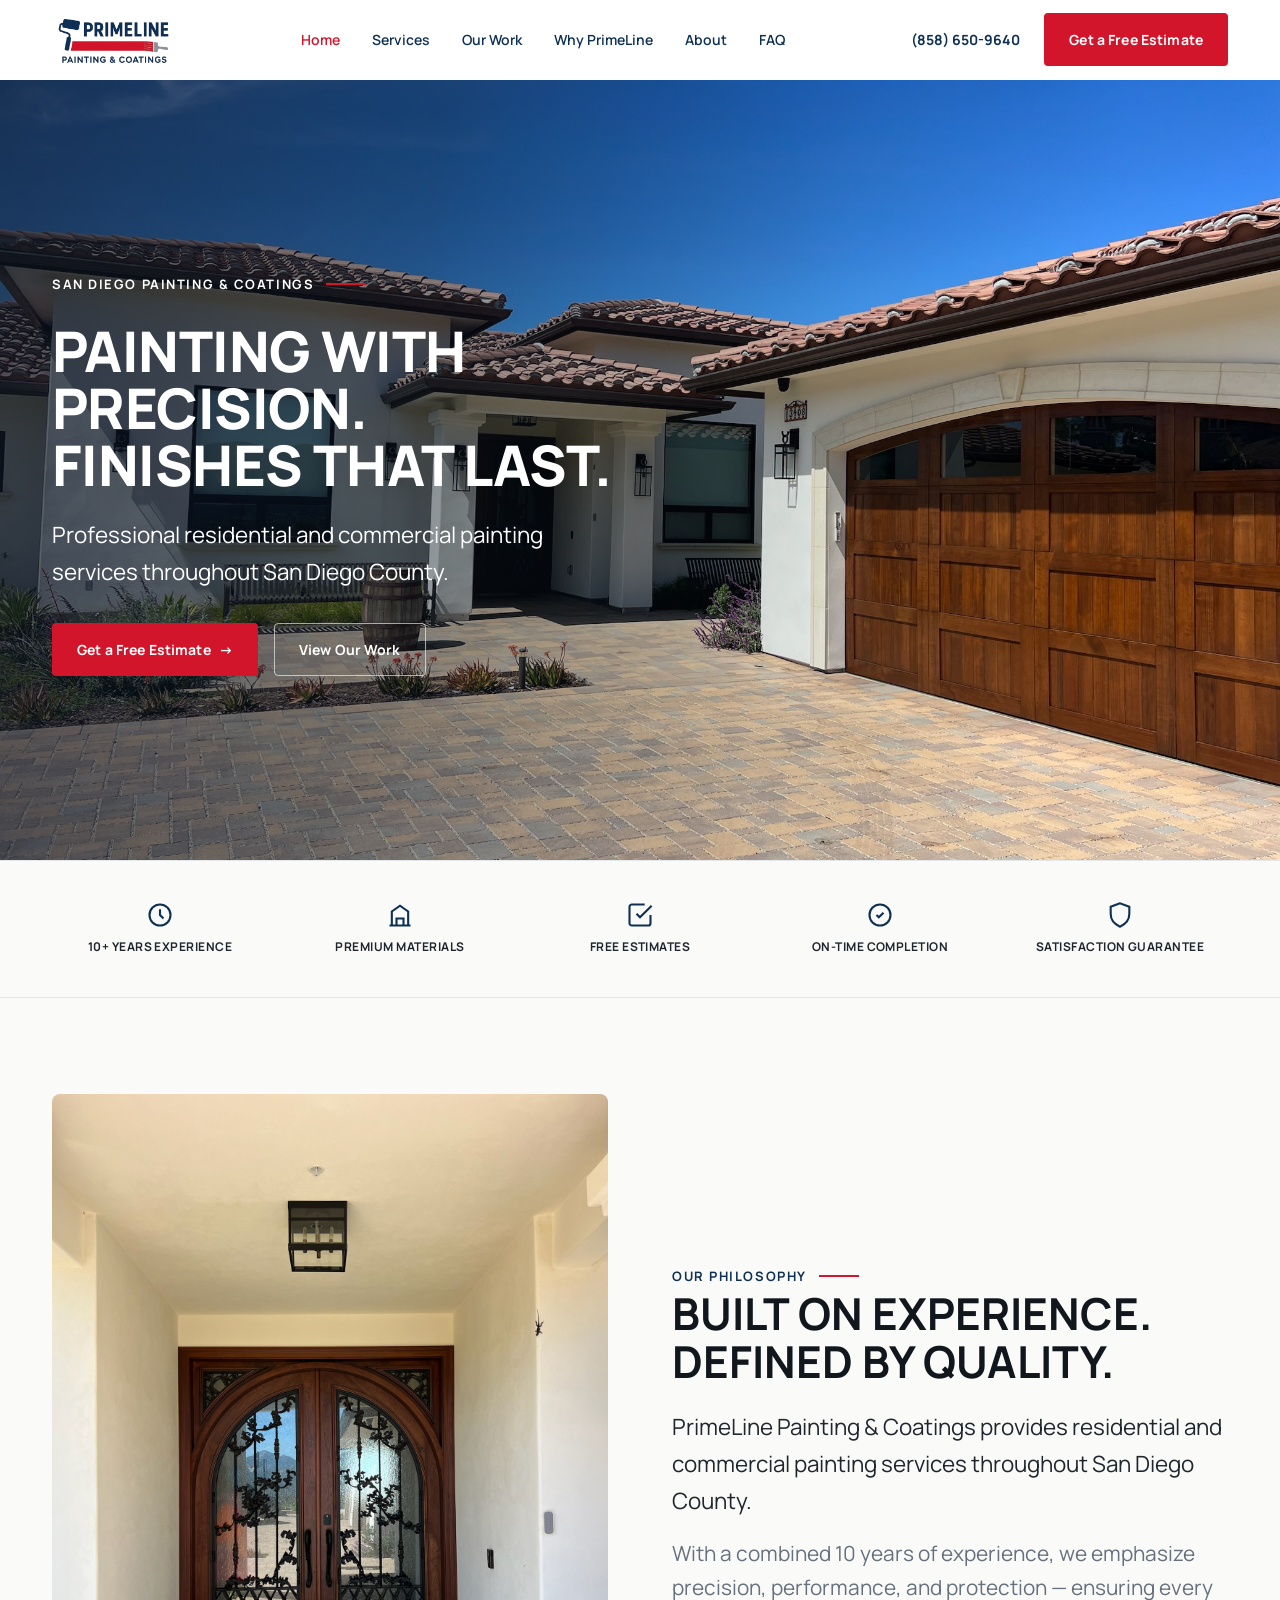
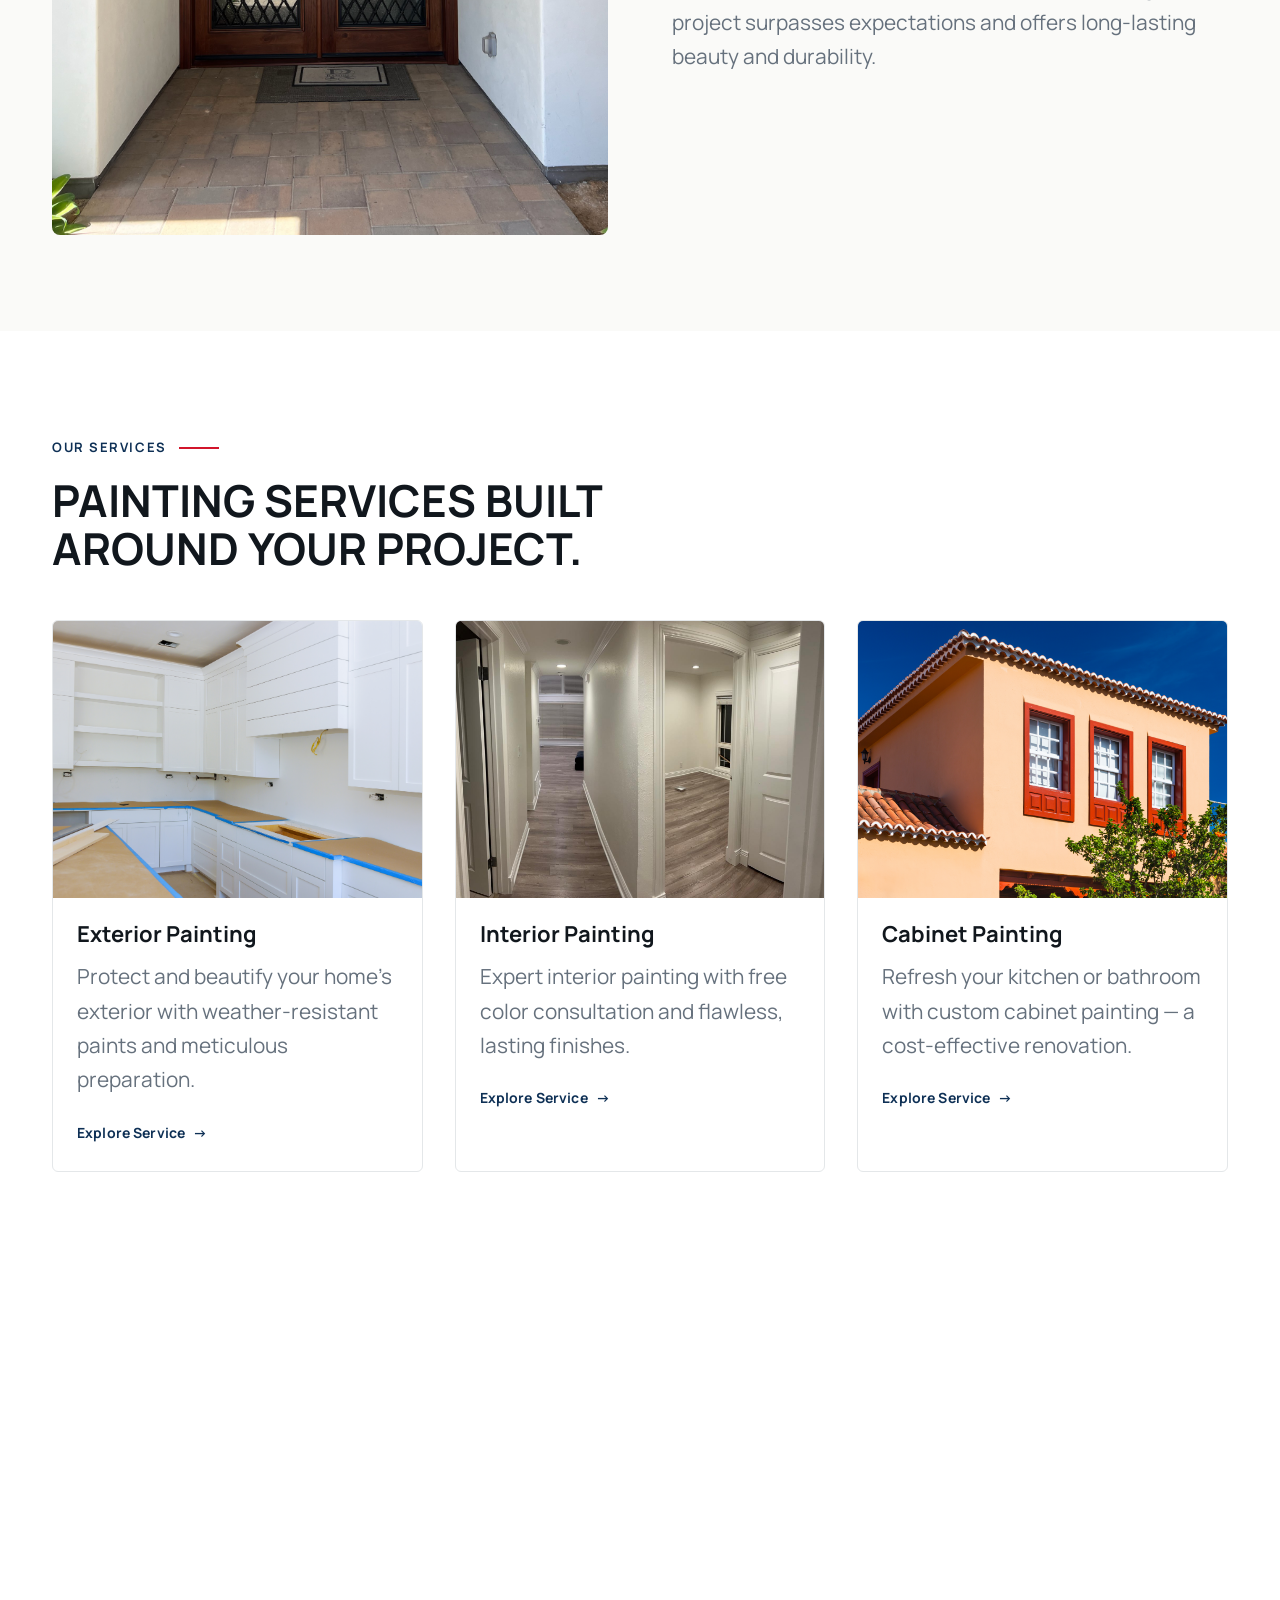
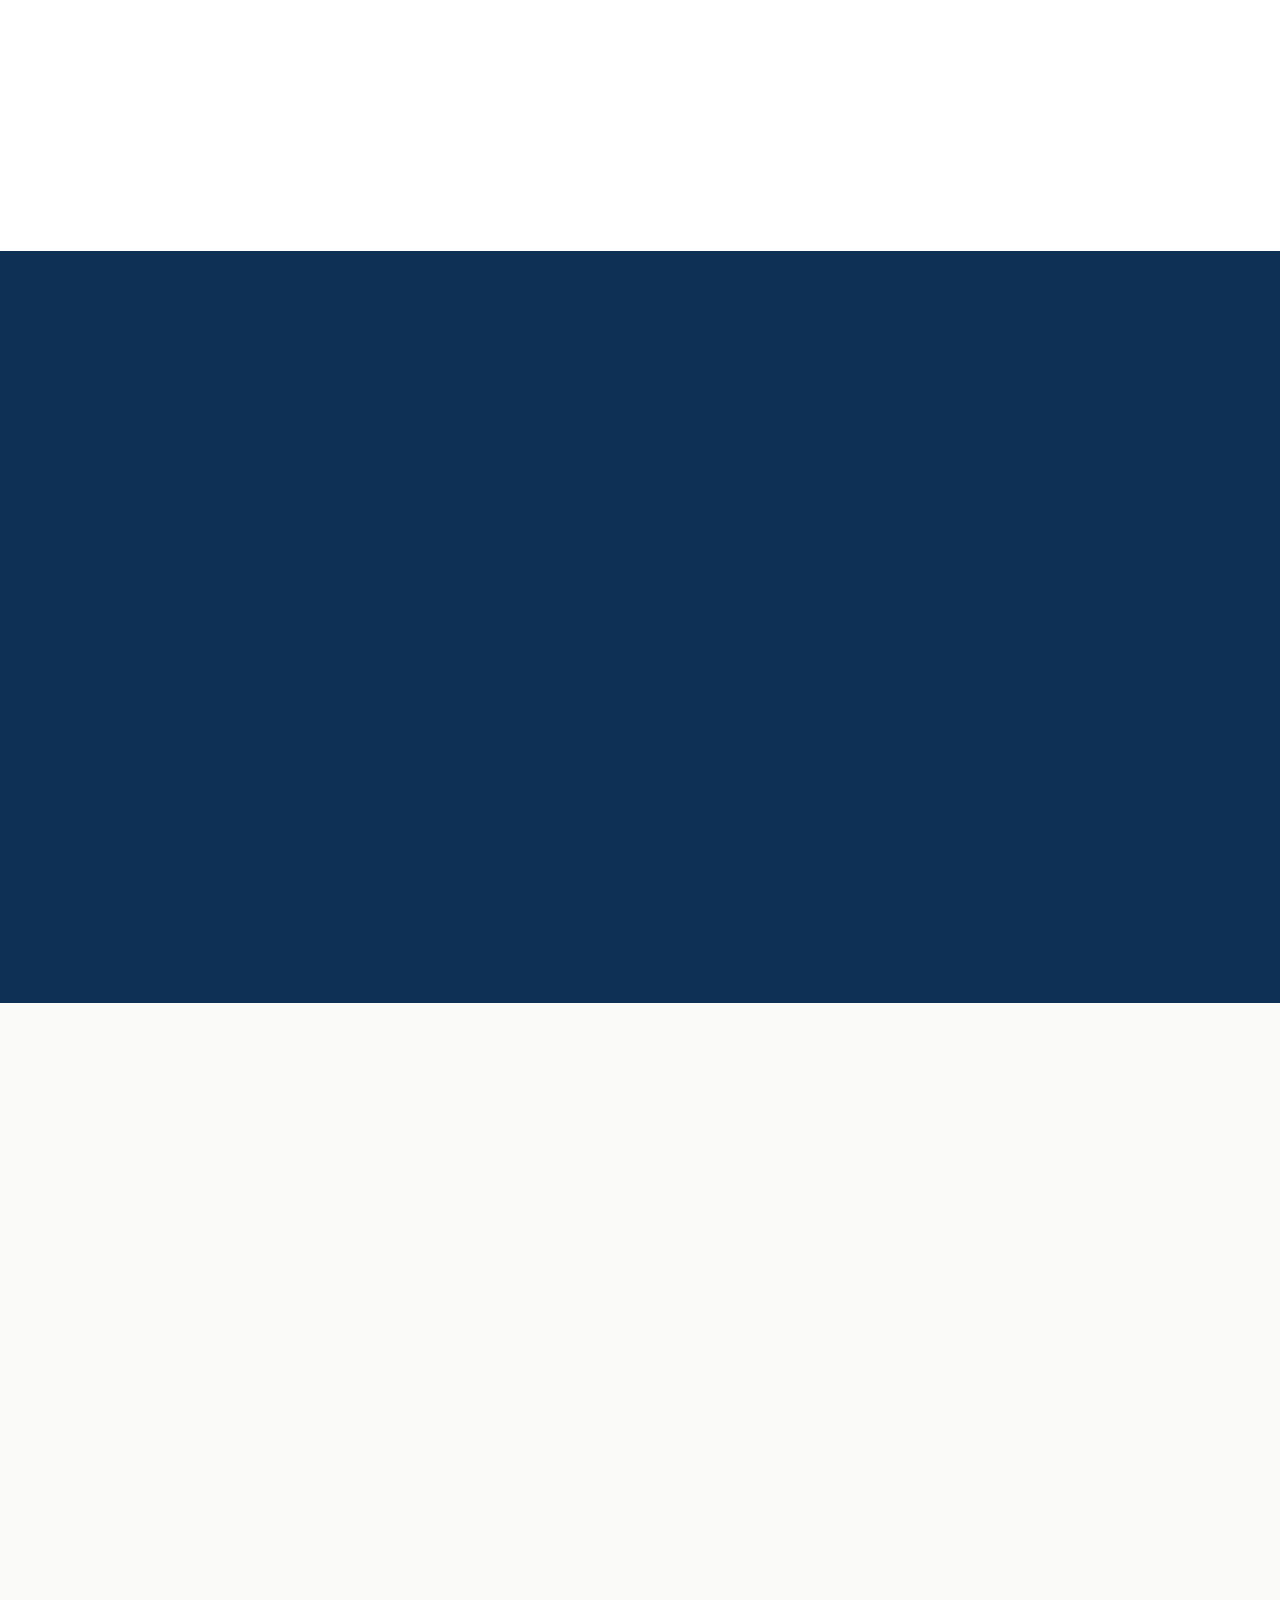
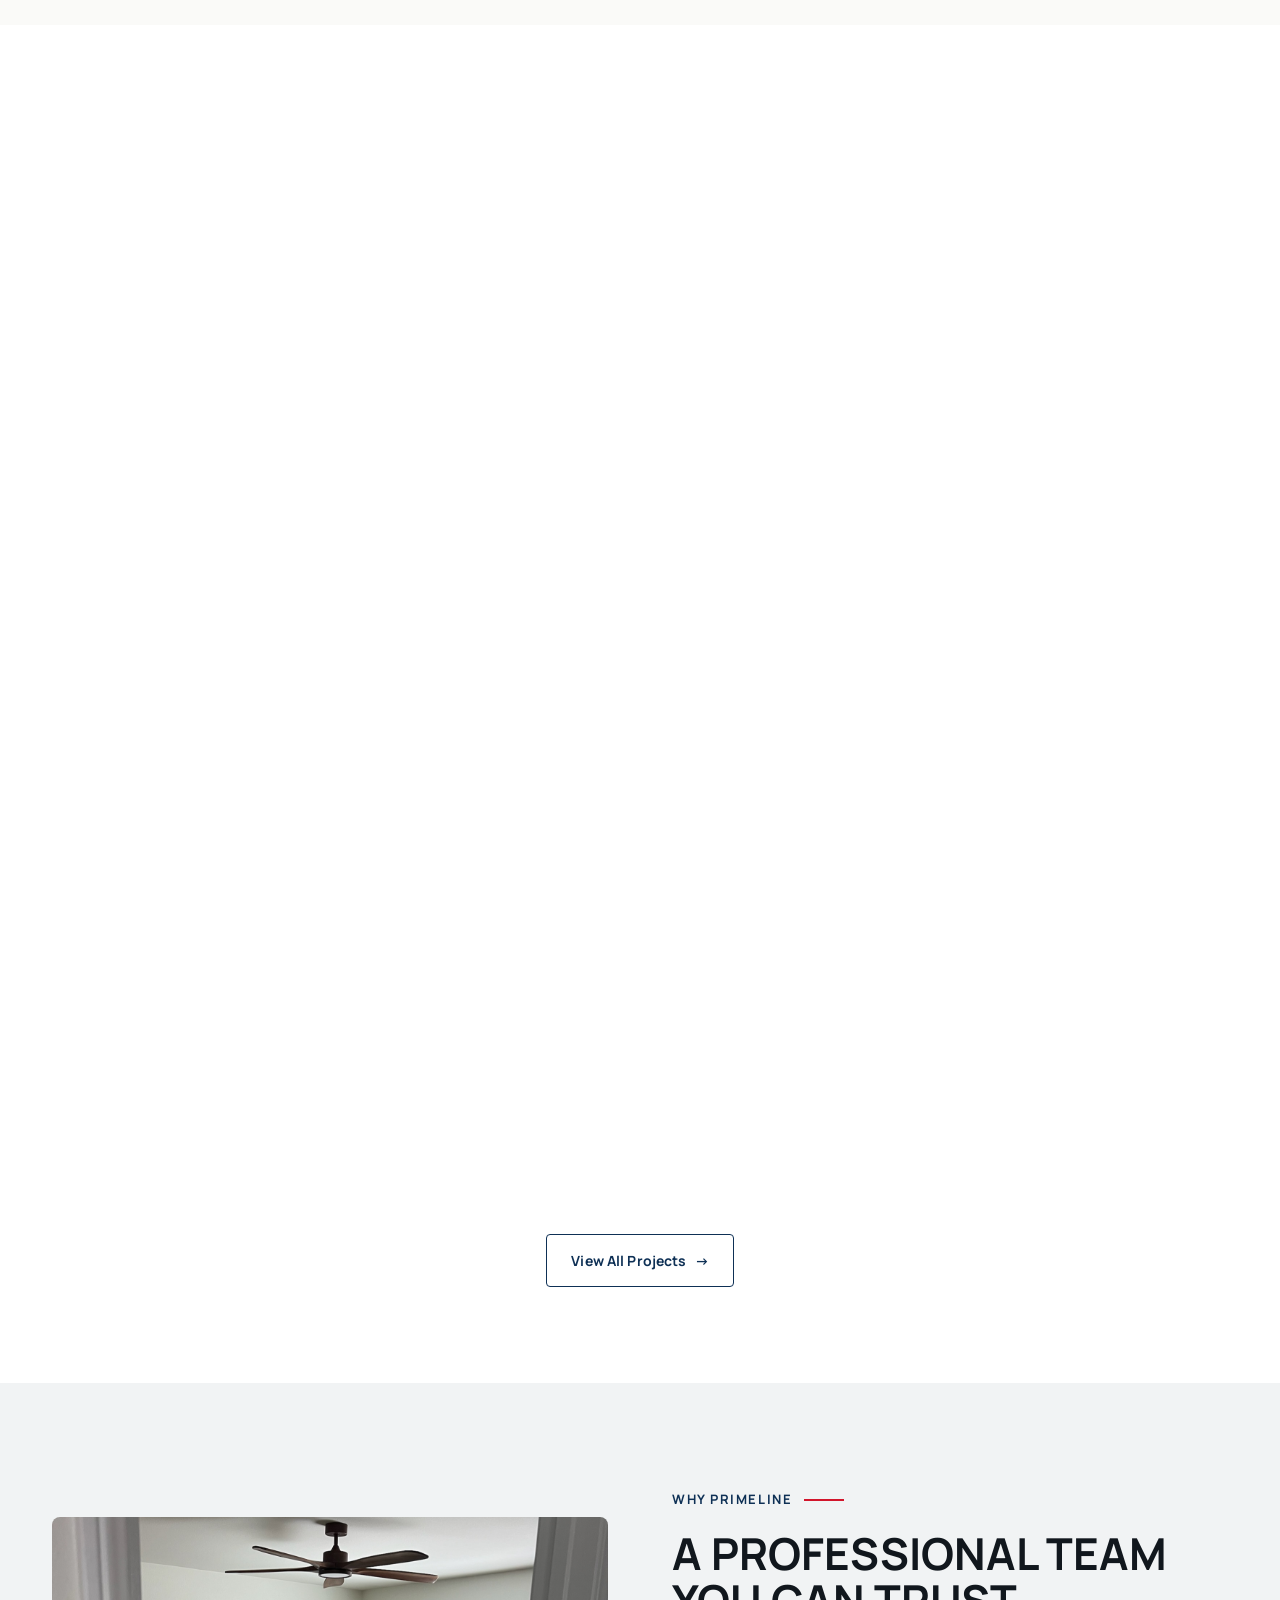
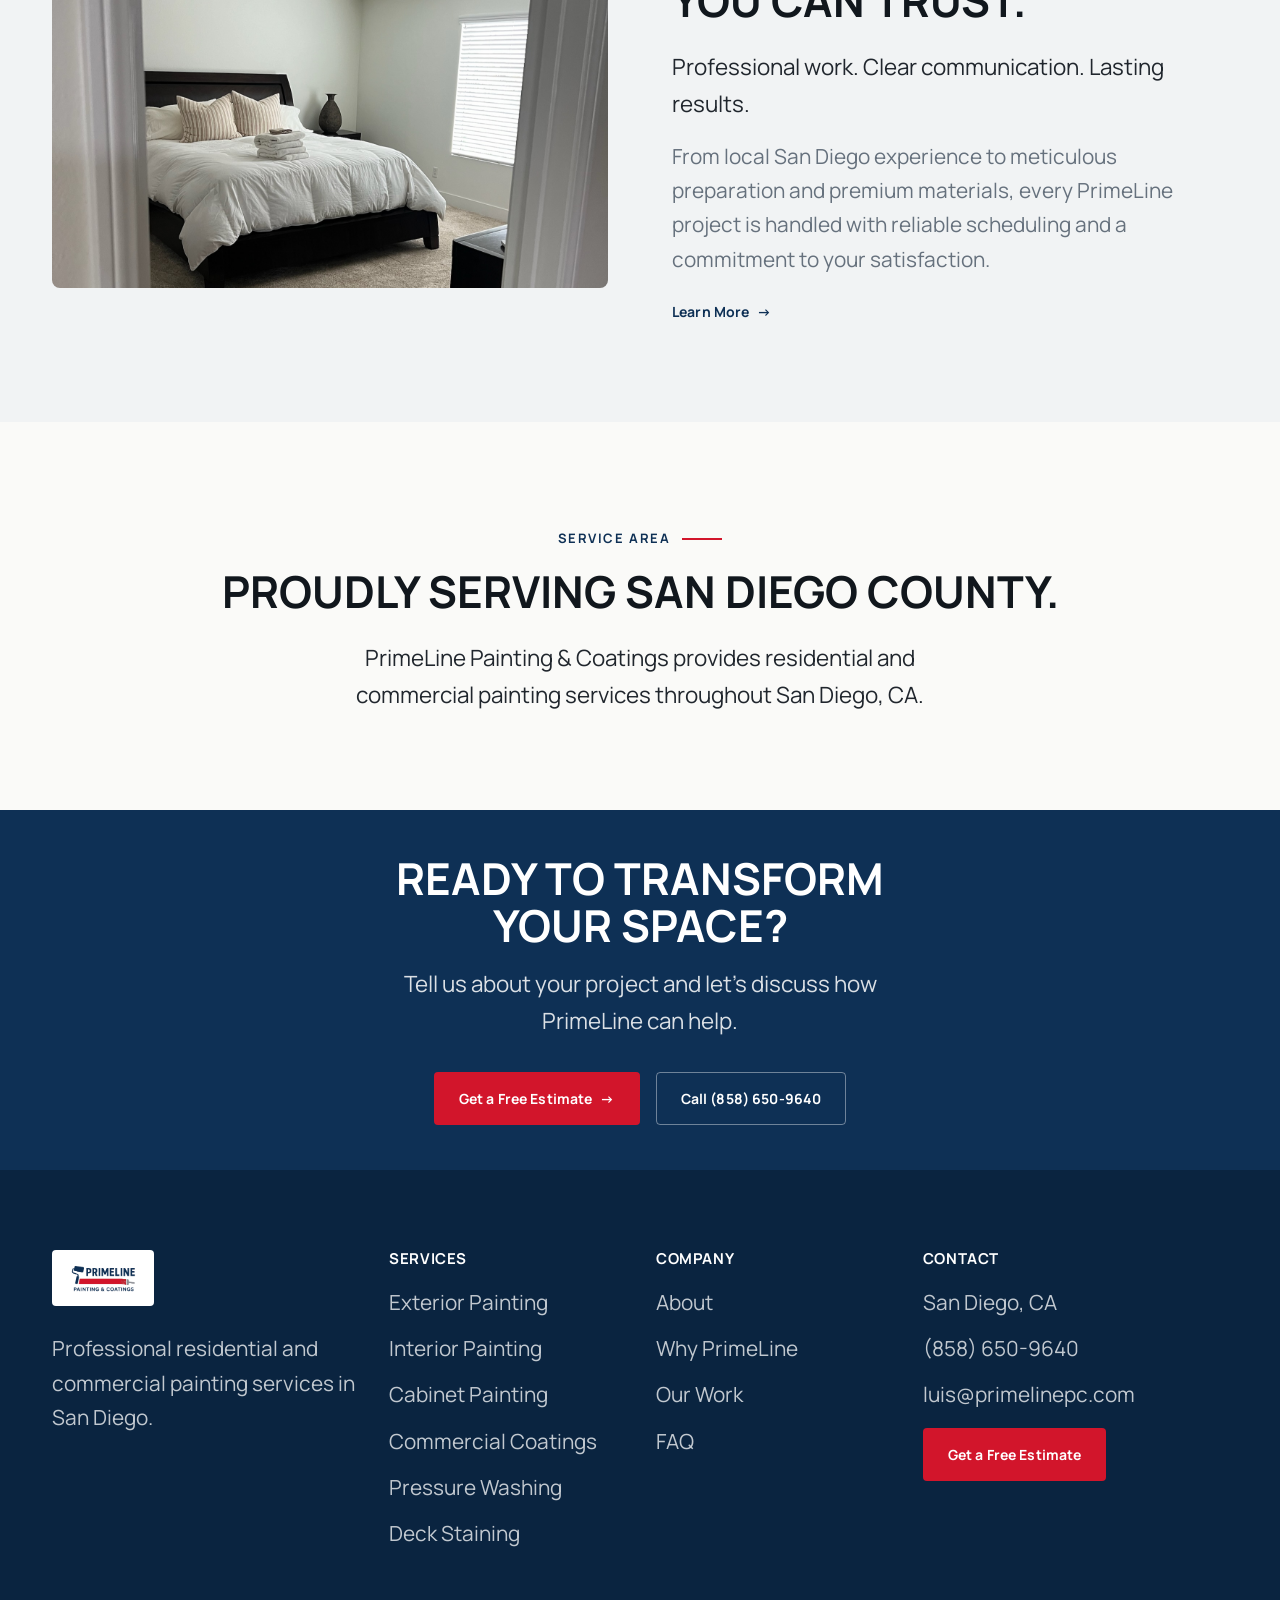
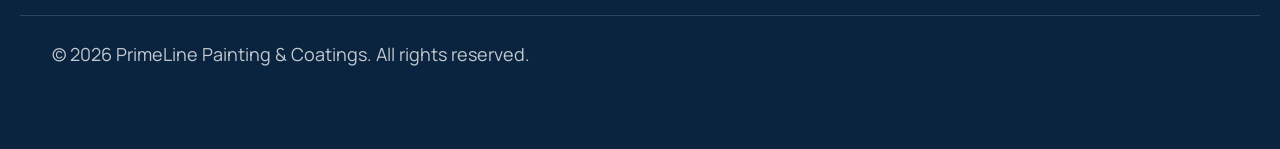
==== index.html @ 41d6ce38 "Initial commit: PrimeLine Painting & Coatings website rebuild" ====
<!DOCTYPE html>
<html lang="en">
<head>
<meta charset="UTF-8">
<meta name="viewport" content="width=device-width, initial-scale=1.0">
<title>PrimeLine Painting & Coatings | San Diego Residential & Commercial Painters</title>
<meta name="description" content="Professional residential and commercial painting in San Diego County. 10+ years of experience, premium materials, free estimates.">
<link rel="canonical" href="https://www.primelinepc.com/">
<meta property="og:title" content="PrimeLine Painting & Coatings | San Diego Painters">
<meta property="og:description" content="Painting with precision. Finishes that last. Residential and commercial painting throughout San Diego County.">
<meta property="og:type" content="website">
<link rel="preconnect" href="https://fonts.googleapis.com">
<link rel="preconnect" href="https://fonts.gstatic.com" crossorigin>
<link href="https://fonts.googleapis.com/css2?family=Manrope:wght@400;500;600;700;800&display=swap" rel="stylesheet">
<link rel="stylesheet" href="css/tokens.css">
<link rel="stylesheet" href="css/base.css">
<link rel="stylesheet" href="css/components.css">
<script type="application/ld+json">
{
  "@context": "https://schema.org",
  "@type": "LocalBusiness",
  "name": "PrimeLine Painting & Coatings",
  "image": "https://www.primelinepc.com/assets/images/logo.png",
  "telephone": "+1-858-650-9640",
  "email": "luis@primelinepc.com",
  "address": {
    "@type": "PostalAddress",
    "addressLocality": "San Diego",
    "addressRegion": "CA",
    "addressCountry": "US"
  },
  "areaServed": "San Diego County, CA",
  "priceRange": "$$",
  "url": "https://www.primelinepc.com"
}
</script>
</head>
<body class="has-mobile-cta">
<a class="skip-link" href="#main">Skip to content</a>

<div class="intro-loader" aria-hidden="true">
  <div class="intro-logo">
    <!-- The complete, uncut real logo (roller + PRIMELINE + red stripe + PAINTING &
         COATINGS) is always present and never cropped — the roller icon in the real
         artwork is tall/diagonal and overlaps both text rows, so slicing it into
         horizontal bands (an earlier approach) clipped part of it. Instead: the logo
         fades in whole, then a precise mask hides just the real stripe's pixel
         footprint (sampled from the actual asset: left 15.62%, right 82.77%,
         top 52.21%, bottom 70.52% of the 1677x770 source) so a roller-painted
         stripe overlay can "paint it back in" on top, left to right. -->
    <img class="intro-logo__full" src="assets/images/logo.png" alt="PrimeLine Painting & Coatings">

    <!-- Overlay: hand-drawn stripe positioned exactly over the real stripe's mask,
         painted on by a brush redrawn to precisely match the flat gray-handled
         brush already depicted at the stripe's end in the real logo artwork
         (sampled: solid gray spade-shaped handle with a narrow ferrule waist,
         flat red bristle tip with horizontal streak lines) — not a generic
         wooden brush or the separate roller icon. -->
    <div class="intro-logo__stripe-overlay">
      <div class="intro-logo__stripe-paint">
        <div class="intro-logo__stripe-sheen"></div>
      </div>
      <div class="intro-logo__brush" aria-hidden="true">
        <svg viewBox="0 0 100 60" xmlns="http://www.w3.org/2000/svg">
          <defs>
            <linearGradient id="brush-bristle-fill" x1="0" y1="0" x2="1" y2="0">
              <stop offset="0%" stop-color="#E23A4A"></stop>
              <stop offset="60%" stop-color="var(--pl-red)"></stop>
              <stop offset="100%" stop-color="#9A0E1F"></stop>
            </linearGradient>
          </defs>
          <!-- flat spade-shaped handle, matching the logo's silhouette -->
          <path d="M46 14
                   C 58 12, 66 15, 72 21
                   C 80 27, 92 25, 98 30
                   C 92 35, 80 33, 72 39
                   C 66 45, 58 48, 46 46
                   Z" fill="#9BA0A6"></path>
          <path d="M46 14 C 58 12, 66 15, 72 21 C 80 27, 92 25, 98 30" fill="none" stroke="rgba(255,255,255,0.35)" stroke-width="1.2"></path>
          <path d="M46 46 C 58 48, 66 45, 72 39 C 80 33, 92 35, 98 30" fill="none" stroke="rgba(0,0,0,0.18)" stroke-width="1.2"></path>
          <!-- ferrule waist -->
          <path d="M40 16 C 44 16, 46 20, 46 30 C 46 40, 44 44, 40 44 Z" fill="#7C8288"></path>
          <!-- flat bristle tip with horizontal streak lines -->
          <rect x="2" y="12" width="40" height="36" fill="url(#brush-bristle-fill)"></rect>
          <line x1="6" y1="20" x2="40" y2="20" stroke="rgba(255,255,255,0.28)" stroke-width="1.4"></line>
          <line x1="6" y1="27" x2="40" y2="27" stroke="rgba(0,0,0,0.18)" stroke-width="1.4"></line>
          <line x1="6" y1="34" x2="40" y2="34" stroke="rgba(255,255,255,0.2)" stroke-width="1.4"></line>
          <line x1="6" y1="41" x2="40" y2="41" stroke="rgba(0,0,0,0.18)" stroke-width="1.4"></line>
        </svg>
      </div>
    </div>
  </div>
</div>

<header class="site-header">
  <div class="container site-header__inner">
    <a href="index.html" class="site-header__logo" aria-label="PrimeLine Painting & Coatings home">
      <img src="assets/images/logo.png" alt="PrimeLine Painting & Coatings">
    </a>
    <nav class="site-nav" aria-label="Primary">
      <a href="index.html" class="is-active">Home</a>
      <a href="services.html">Services</a>
      <a href="our-work.html">Our Work</a>
      <a href="why-primeline.html">Why PrimeLine</a>
      <a href="about.html">About</a>
      <a href="faq.html">FAQ</a>
    </nav>
    <div class="site-header__actions">
      <a href="tel:+18586509640" class="site-header__phone">(858) 650-9640</a>
      <a href="contact.html" class="btn btn--primary">Get a Free Estimate</a>
      <button class="nav-toggle" aria-label="Open menu" aria-expanded="false">
        <svg width="24" height="24" viewBox="0 0 24 24" fill="none" stroke="currentColor" stroke-width="2"><line x1="3" y1="6" x2="21" y2="6"/><line x1="3" y1="12" x2="21" y2="12"/><line x1="3" y1="18" x2="21" y2="18"/></svg>
      </button>
    </div>
  </div>
</header>

<div class="mobile-menu" id="mobile-menu">
  <a href="index.html">Home</a>
  <a href="services.html">Services</a>
  <a href="our-work.html">Our Work</a>
  <a href="why-primeline.html">Why PrimeLine</a>
  <a href="about.html">About</a>
  <a href="faq.html">FAQ</a>
  <a href="contact.html" class="btn btn--primary">Get a Free Estimate</a>
  <a href="tel:+18586509640">(858) 650-9640</a>
</div>

<main id="main">

  <!-- HERO -->
  <section class="hero hero--full-bleed">
    <img class="hero__bg" src="assets/images/hero-exterior.jpg" alt="Freshly painted two-story San Diego home exterior" width="2048" height="1536">
    <div class="hero__scrim"></div>
    <div class="container hero__grid">
      <div class="hero__content reveal">
        <span class="eyebrow eyebrow--light">San Diego Painting &amp; Coatings</span>
        <h1 class="hero__heading">PAINTING WITH PRECISION.<br>FINISHES THAT LAST.</h1>
        <p class="body-lg hero__subcopy">Professional residential and commercial painting services throughout San Diego County.</p>
        <div class="hero__actions">
          <a href="contact.html" class="btn btn--primary">Get a Free Estimate <span class="arrow">→</span></a>
          <a href="our-work.html" class="btn btn--secondary btn--on-photo">View Our Work</a>
        </div>
      </div>
    </div>
  </section>

  <!-- TRUST BAR -->
  <section class="trust-bar">
    <div class="container trust-bar__grid">
      <div class="trust-bar__item">
        <svg viewBox="0 0 24 24" fill="none" stroke-width="1.8"><circle cx="12" cy="12" r="9"/><path d="M12 7v5l3 3"/></svg>
        <span>10+ Years Experience</span>
      </div>
      <div class="trust-bar__item">
        <svg viewBox="0 0 24 24" fill="none" stroke-width="1.8"><path d="M3 21h18M5 21V9l7-5 7 5v12M9 21v-6h6v6"/></svg>
        <span>Premium Materials</span>
      </div>
      <div class="trust-bar__item">
        <svg viewBox="0 0 24 24" fill="none" stroke-width="1.8"><path d="M9 11l3 3L22 4"/><path d="M21 12v7a2 2 0 0 1-2 2H5a2 2 0 0 1-2-2V5a2 2 0 0 1 2-2h11"/></svg>
        <span>Free Estimates</span>
      </div>
      <div class="trust-bar__item">
        <svg viewBox="0 0 24 24" fill="none" stroke-width="1.8"><circle cx="12" cy="12" r="9"/><path d="m9 12 2 2 4-4"/></svg>
        <span>On-Time Completion</span>
      </div>
      <div class="trust-bar__item">
        <svg viewBox="0 0 24 24" fill="none" stroke-width="1.8"><path d="M12 2 4 5v6c0 5 3.4 9 8 11 4.6-2 8-6 8-11V5l-8-3Z"/></svg>
        <span>Satisfaction Guarantee</span>
      </div>
    </div>
  </section>

  <!-- INTRODUCTION -->
  <section class="section bg-warm-white">
    <div class="container split">
      <div class="split__image reveal">
        <img src="assets/images/intro-entry.jpg" alt="Detailed wrought-iron and wood front door installation" width="1000" height="1200">
      </div>
      <div class="reveal">
        <span class="eyebrow">Our Philosophy</span>
        <h2>BUILT ON EXPERIENCE.<br>DEFINED BY QUALITY.</h2>
        <p class="body-lg" style="margin-top: var(--sp-24)">PrimeLine Painting &amp; Coatings provides residential and commercial painting services throughout San Diego County.</p>
        <p style="margin-top: var(--sp-16); color: var(--pl-slate)">With a combined 10 years of experience, we emphasize precision, performance, and protection — ensuring every project surpasses expectations and offers long-lasting beauty and durability.</p>
      </div>
    </div>
  </section>

  <!-- SERVICES -->
  <section class="section bg-white">
    <div class="container">
      <div class="reveal" style="max-width:640px; margin-bottom: var(--sp-48)">
        <span class="eyebrow">Our Services</span>
        <h2 style="margin-top:var(--sp-16)">PAINTING SERVICES BUILT AROUND YOUR PROJECT.</h2>
      </div>
      <div class="card-grid">
        <article class="service-card reveal">
          <div class="service-card__image"><img src="assets/images/service-exterior.jpg" alt="Exterior painting project on a San Diego home" loading="lazy"></div>
          <div class="service-card__body">
            <h3>Exterior Painting</h3>
            <p>Protect and beautify your home's exterior with weather-resistant paints and meticulous preparation.</p>
            <a href="services/exterior-painting.html" class="btn btn--tertiary">Explore Service <span class="arrow">→</span></a>
          </div>
        </article>
        <article class="service-card reveal">
          <div class="service-card__image"><img src="assets/images/service-interior.jpg" alt="Freshly painted interior hallway and living space" loading="lazy"></div>
          <div class="service-card__body">
            <h3>Interior Painting</h3>
            <p>Expert interior painting with free color consultation and flawless, lasting finishes.</p>
            <a href="services/interior-painting.html" class="btn btn--tertiary">Explore Service <span class="arrow">→</span></a>
          </div>
        </article>
        <article class="service-card reveal">
          <div class="service-card__image"><img src="assets/images/service-cabinets.jpg" alt="Cabinet painting and kitchen refinishing project" loading="lazy"></div>
          <div class="service-card__body">
            <h3>Cabinet Painting</h3>
            <p>Refresh your kitchen or bathroom with custom cabinet painting — a cost-effective renovation.</p>
            <a href="services/cabinet-painting.html" class="btn btn--tertiary">Explore Service <span class="arrow">→</span></a>
          </div>
        </article>
        <article class="service-card reveal">
          <div class="service-card__image"><img src="assets/images/service-commercial.png" alt="Commercial coatings project for a San Diego business" loading="lazy"></div>
          <div class="service-card__body">
            <h3>Commercial Coatings</h3>
            <p>Professional coatings for offices, retail spaces, and industrial facilities.</p>
            <a href="services/commercial-coatings.html" class="btn btn--tertiary">Explore Service <span class="arrow">→</span></a>
          </div>
        </article>
        <article class="service-card reveal">
          <div class="service-card__image"><img src="assets/images/service-pressure-washing.png" alt="Pressure washing exterior surfaces" loading="lazy"></div>
          <div class="service-card__body">
            <h3>Pressure Washing</h3>
            <p>Safely remove dirt, mold and grime for a fresh, revived look before painting or year-round.</p>
            <a href="services/pressure-washing.html" class="btn btn--tertiary">Explore Service <span class="arrow">→</span></a>
          </div>
        </article>
        <article class="service-card reveal">
          <div class="service-card__image"><img src="assets/images/service-deck.png" alt="Wood deck staining in progress" loading="lazy"></div>
          <div class="service-card__body">
            <h3>Wood Deck Staining</h3>
            <p>Deep clean, sanding, and premium staining to protect and renew your outdoor wood surfaces.</p>
            <a href="services/deck-staining.html" class="btn btn--tertiary">Explore Service <span class="arrow">→</span></a>
          </div>
        </article>
      </div>
    </div>
  </section>

  <!-- PRIMELINE DIFFERENCE (navy) -->
  <section class="section bg-navy">
    <div class="container">
      <div class="reveal" style="max-width:640px; margin-bottom:var(--sp-48)">
        <span class="eyebrow">The PrimeLine Difference</span>
        <h2 style="margin-top:var(--sp-16)">Beautiful results begin with careful preparation, quality materials, and attention to every detail.</h2>
      </div>
      <div class="benefit-grid">
        <div class="benefit-item reveal">
          <h4>Quality Materials</h4>
          <p>We use only premium paints and materials for lasting results.</p>
        </div>
        <div class="benefit-item reveal">
          <h4>10+ Years Experience</h4>
          <p>Over a decade serving San Diego County homeowners and businesses.</p>
        </div>
        <div class="benefit-item reveal">
          <h4>Free Estimates</h4>
          <p>No-obligation, detailed quotes for your project.</p>
        </div>
        <div class="benefit-item reveal">
          <h4>On-Time Completion</h4>
          <p>We respect your time and stick to agreed schedules.</p>
        </div>
        <div class="benefit-item reveal">
          <h4>Satisfaction Guarantee</h4>
          <p>Your satisfaction is our priority, guaranteed.</p>
        </div>
      </div>
    </div>
  </section>

  <!-- PROCESS -->
  <section class="section bg-warm-white">
    <div class="container">
      <div class="reveal" style="max-width:640px; margin-bottom:var(--sp-48)">
        <span class="eyebrow">Our Process</span>
        <h2 style="margin-top:var(--sp-16)">FROM FIRST CONVERSATION TO FINAL WALKTHROUGH.</h2>
      </div>
      <div class="process-grid">
        <div class="process-step reveal">
          <div class="process-step__number">01</div>
          <div class="process-step__rule"></div>
          <h4>Consultation</h4>
          <p>Understand the property, goals, surfaces, timeline, and expectations.</p>
        </div>
        <div class="process-step reveal">
          <div class="process-step__number">02</div>
          <div class="process-step__rule"></div>
          <h4>Preparation</h4>
          <p>Protect surrounding areas, repair imperfections, clean, sand, scrape, and prime where necessary.</p>
        </div>
        <div class="process-step reveal">
          <div class="process-step__number">03</div>
          <div class="process-step__rule"></div>
          <h4>Painting</h4>
          <p>Apply premium materials using professional techniques and attention to detail.</p>
        </div>
        <div class="process-step reveal">
          <div class="process-step__number">04</div>
          <div class="process-step__rule"></div>
          <h4>Final Walkthrough</h4>
          <p>Inspect the completed project, address touch-ups, clean the site, and ensure satisfaction.</p>
        </div>
      </div>
    </div>
  </section>

  <!-- FEATURED WORK -->
  <section class="section bg-white">
    <div class="container">
      <div class="reveal" style="max-width:640px; margin-bottom:var(--sp-40)">
        <span class="eyebrow">Featured Work</span>
        <h2 style="margin-top:var(--sp-16)">CRAFTSMANSHIP YOU CAN SEE.</h2>
      </div>
      <div class="gallery-grid reveal">
        <a class="gallery-item gallery-item--wide" href="our-work.html"><img src="assets/images/work-1.jpg" alt="Completed interior painting project" loading="lazy"></a>
        <a class="gallery-item" href="our-work.html"><img src="assets/images/work-2.jpg" alt="Kitchen cabinet painting project" loading="lazy"></a>
        <a class="gallery-item" href="our-work.html"><img src="assets/images/work-3.jpg" alt="Bedroom interior painting project" loading="lazy"></a>
        <a class="gallery-item" href="our-work.html"><img src="assets/images/work-4.jpg" alt="Entryway and trim painting detail" loading="lazy"></a>
        <a class="gallery-item gallery-item--wide" href="our-work.html"><img src="assets/images/work-5.jpg" alt="Exterior home painting project" loading="lazy"></a>
      </div>
      <div style="text-align:center; margin-top:var(--sp-40)">
        <a href="our-work.html" class="btn btn--secondary">View All Projects <span class="arrow">→</span></a>
      </div>
    </div>
  </section>

  <!-- WHY PRIMELINE -->
  <section class="section bg-gray">
    <div class="container split split--reverse">
      <div class="reveal">
        <span class="eyebrow">Why PrimeLine</span>
        <h2 style="margin-top:var(--sp-16)">A PROFESSIONAL TEAM YOU CAN TRUST.</h2>
        <p class="body-lg" style="margin-top:var(--sp-24)">Professional work. Clear communication. Lasting results.</p>
        <p style="margin-top:var(--sp-16); color:var(--pl-slate)">From local San Diego experience to meticulous preparation and premium materials, every PrimeLine project is handled with reliable scheduling and a commitment to your satisfaction.</p>
        <a href="why-primeline.html" class="btn btn--tertiary" style="margin-top:var(--sp-24)">Learn More <span class="arrow">→</span></a>
      </div>
      <div class="split__image reveal">
        <img src="assets/images/why-kitchen.jpg" alt="Kitchen renovation and cabinet painting in progress" width="1000" height="1200">
      </div>
    </div>
  </section>

  <!-- SERVICE AREA -->
  <section class="section bg-warm-white">
    <div class="container" style="text-align:center">
      <div class="reveal">
        <span class="eyebrow" style="justify-content:center">Service Area</span>
        <h2 style="margin-top:var(--sp-16)">PROUDLY SERVING SAN DIEGO COUNTY.</h2>
        <p class="body-lg" style="margin-top:var(--sp-24); max-width:640px; margin-inline:auto">PrimeLine Painting &amp; Coatings provides residential and commercial painting services throughout San Diego, CA.</p>
      </div>
    </div>
  </section>

  <!-- FINAL CTA -->
  <section class="cta-section bg-navy">
    <div class="container cta-section__content reveal">
      <h2>READY TO TRANSFORM YOUR SPACE?</h2>
      <p class="body-lg" style="margin-top:var(--sp-16)">Tell us about your project and let's discuss how PrimeLine can help.</p>
      <div class="btn-row">
        <a href="contact.html" class="btn btn--primary">Get a Free Estimate <span class="arrow">→</span></a>
        <a href="tel:+18586509640" class="btn btn--secondary">Call (858) 650-9640</a>
      </div>
    </div>
  </section>

</main>

<footer class="site-footer">
  <div class="container site-footer__grid">
    <div>
      <div class="site-footer__logo"><img src="assets/images/logo.png" alt="PrimeLine Painting & Coatings"></div>
      <p>Professional residential and commercial painting services in San Diego.</p>
    </div>
    <div>
      <h4>Services</h4>
      <ul>
        <li><a href="services/exterior-painting.html">Exterior Painting</a></li>
        <li><a href="services/interior-painting.html">Interior Painting</a></li>
        <li><a href="services/cabinet-painting.html">Cabinet Painting</a></li>
        <li><a href="services/commercial-coatings.html">Commercial Coatings</a></li>
        <li><a href="services/pressure-washing.html">Pressure Washing</a></li>
        <li><a href="services/deck-staining.html">Deck Staining</a></li>
      </ul>
    </div>
    <div>
      <h4>Company</h4>
      <ul>
        <li><a href="about.html">About</a></li>
        <li><a href="why-primeline.html">Why PrimeLine</a></li>
        <li><a href="our-work.html">Our Work</a></li>
        <li><a href="faq.html">FAQ</a></li>
      </ul>
    </div>
    <div>
      <h4>Contact</h4>
      <ul>
        <li>San Diego, CA</li>
        <li><a href="tel:+18586509640">(858) 650-9640</a></li>
        <li><a href="mailto:luis@primelinepc.com">luis@primelinepc.com</a></li>
      </ul>
      <a href="contact.html" class="btn btn--primary" style="margin-top:var(--sp-16)">Get a Free Estimate</a>
    </div>
  </div>
  <div class="container site-footer__bottom">
    <span>&copy; 2026 PrimeLine Painting &amp; Coatings. All rights reserved.</span>
  </div>
</footer>

<div class="mobile-cta-bar">
  <a href="tel:+18586509640">Call</a>
  <a href="contact.html">Free Estimate</a>
</div>

<script src="js/main.js"></script>
</body>
</html>
---- css/tokens.css ----
/* ===================================================================
   PRIMELINE PAINTING & COATINGS — DESIGN TOKENS
   Source of truth for color, type, spacing, radius, motion.
   Navy/red sampled via canvas pixel analysis of the live brand logo
   (static.wixstatic.com/media/7c6ae4_aed1dd9f4e3344f583843a061668a54a~mv2.png),
   not approximated from screenshots.
   =================================================================== */

:root {
  /* COLOR — sampled directly from brand logo pixels */
  --pl-navy: #0E3055;
  --pl-navy-dark: #0A2440;
  --pl-red: #D2152B;

  --pl-white: #FFFFFF;
  --pl-warm-white: #FAFAF8;
  --pl-gray-50: #F7F8F8;
  --pl-gray-100: #F1F3F4;
  --pl-gray-200: #E4E7E9;

  --pl-slate: #66717D;
  --pl-charcoal: #20262D;
  --pl-black: #11171D;

  /* TYPE */
  --font-primary: 'Manrope', -apple-system, BlinkMacSystemFont, sans-serif;

  --fs-display-xl: 4.5rem;
  --fs-display: 4rem;
  --fs-h1: 3.5rem;
  --fs-h2: 2.75rem;
  --fs-h3: 1.875rem;
  --fs-h4: 1.375rem;
  --fs-body-lg: 1.4rem;
  --fs-body: 1.3rem;
  --fs-body-sm: 1.125rem;
  --fs-eyebrow: 0.8125rem;
  --fs-button: 0.875rem;

  /* SPACING — 8px base */
  --sp-4: 0.25rem;
  --sp-8: 0.5rem;
  --sp-12: 0.75rem;
  --sp-16: 1rem;
  --sp-24: 1.5rem;
  --sp-32: 2rem;
  --sp-40: 2.5rem;
  --sp-48: 3rem;
  --sp-64: 4rem;
  --sp-80: 5rem;
  --sp-96: 6rem;
  --sp-120: 7.5rem;
  --sp-144: 9rem;

  /* LAYOUT */
  --content-max: 1240px;
  --pad-mobile: 20px;
  --pad-tablet: 28px;
  --pad-desktop: 32px;

  /* RADIUS */
  --radius-sm: 4px;
  --radius-md: 6px;
  --radius-lg: 8px;

  /* BORDERS */
  --border-default: 1px solid var(--pl-gray-200);
  --border-dark: 1px solid rgba(255,255,255,.15);

  /* SHADOW */
  --shadow-default: 0 8px 30px rgba(17, 23, 29, 0.06);

  /* MOTION */
  --transition-fast: 150ms ease;
  --transition-default: 200ms ease;
  --transition-slow: 300ms ease;
}
---- css/base.css ----
/* ===================================================================
   PRIMELINE — BASE / RESET / TYPOGRAPHY
   =================================================================== */

*, *::before, *::after { box-sizing: border-box; }
html { scroll-behavior: smooth; }
@media (prefers-reduced-motion: reduce) {
  html { scroll-behavior: auto; }
  *, *::before, *::after {
    animation-duration: 0.01ms !important;
    animation-iteration-count: 1 !important;
    transition-duration: 0.01ms !important;
    scroll-behavior: auto !important;
  }
}

body {
  margin: 0;
  font-family: var(--font-primary);
  color: var(--pl-charcoal);
  background: var(--pl-warm-white);
  font-size: var(--fs-body);
  line-height: 1.65;
  -webkit-font-smoothing: antialiased;
}

img { max-width: 100%; display: block; }

a { color: inherit; text-decoration: none; }

h1, h2, h3, h4, p, ul, ol { margin: 0; }

button { font-family: inherit; cursor: pointer; }

/* Focus visibility — never removed without replacement */
a:focus-visible,
button:focus-visible,
input:focus-visible,
textarea:focus-visible,
select:focus-visible,
summary:focus-visible {
  outline: 2px solid var(--pl-navy);
  outline-offset: 3px;
}

.container {
  max-width: var(--content-max);
  margin: 0 auto;
  padding-inline: var(--pad-mobile);
}
@media (min-width: 768px) {
  .container { padding-inline: var(--pad-tablet); }
}
@media (min-width: 1024px) {
  .container { padding-inline: var(--pad-desktop); }
}

/* Type scale */
.eyebrow {
  display: inline-flex;
  align-items: center;
  gap: var(--sp-12);
  font-size: var(--fs-eyebrow);
  font-weight: 700;
  letter-spacing: 0.12em;
  text-transform: uppercase;
  color: var(--pl-navy);
}
.eyebrow::after {
  content: '';
  display: inline-block;
  width: 40px;
  height: 2px;
  background: var(--pl-red);
}

h1, .h1 {
  font-size: var(--fs-h1);
  font-weight: 800;
  line-height: 1.02;
  letter-spacing: -0.01em;
  color: var(--pl-black);
}
h2, .h2 {
  font-size: var(--fs-h2);
  font-weight: 700;
  line-height: 1.08;
  color: var(--pl-black);
}
h3, .h3 {
  font-size: var(--fs-h3);
  font-weight: 700;
  line-height: 1.15;
  color: var(--pl-black);
}
h4, .h4 {
  font-size: var(--fs-h4);
  font-weight: 700;
  line-height: 1.25;
  color: var(--pl-black);
}
.body-lg { font-size: var(--fs-body-lg); line-height: 1.65; color: var(--pl-charcoal); }
.body-sm { font-size: var(--fs-body-sm); line-height: 1.55; color: var(--pl-slate); }

@media (max-width: 767px) {
  h1, .h1 { font-size: 2.625rem; line-height: 1.04; }
  h2, .h2 { font-size: 2.125rem; line-height: 1.1; }
  h3, .h3 { font-size: 1.5625rem; line-height: 1.15; }
  h4, .h4 { font-size: 1.25rem; }
  .body-lg { font-size: 1.125rem; }
  .fs-display, .fs-display-xl { font-size: 2.75rem !important; line-height: 1.02 !important; }
}

/* Section rhythm */
.section {
  padding-block: var(--sp-96);
}
@media (max-width: 767px) {
  .section { padding-block: var(--sp-64); }
}
.section--lg { padding-block: var(--sp-120); }
@media (max-width: 767px) {
  .section--lg { padding-block: var(--sp-80); }
}

.bg-white { background: var(--pl-white); }
.bg-warm-white { background: var(--pl-warm-white); }
.bg-gray { background: var(--pl-gray-100); }
.bg-navy { background: var(--pl-navy); color: var(--pl-white); }
.bg-navy h1, .bg-navy h2, .bg-navy h3, .bg-navy h4 { color: var(--pl-white); }
.bg-navy .eyebrow { color: var(--pl-white); }
.bg-navy .body-lg, .bg-navy p { color: rgba(255,255,255,0.85); }

/* Scroll reveal */
.reveal {
  opacity: 0;
  transform: translateY(20px);
  transition: opacity 600ms ease, transform 600ms ease;
}
.reveal.is-visible {
  opacity: 1;
  transform: translateY(0);
}
---- css/components.css ----
/* ===================================================================
   PRIMELINE — COMPONENT SYSTEM
   Buttons, cards, header, footer, trust bar, process, gallery, FAQ, etc.
   =================================================================== */

/* ---------- INTRO LOADER: logo reveal with brush-painted stripe ----------
   PAUSED (2026-09-14) at user's request — work in progress, picking back up
   later. Markup/CSS/JS all left in place intact; just force-hidden via the
   `display: none` rule directly below so nothing renders or runs. To resume:
   delete that override rule and re-add class="intro-active" to <body> in
   index.html (removed when this was paused).
   ------------------------------------------------------------------
   The full, uncut logo.png (roller icon + PRIMELINE + red stripe + PAINTING &
   COATINGS) is shown as one image — the real roller icon is tall/diagonal and
   overlaps both text rows in the source art, so an earlier attempt to crop it
   into horizontal bands clipped part of it. Instead: the whole logo fades in,
   a solid-black cover sits exactly over the real stripe's pixel footprint
   (sampled from the actual asset, 1677x770: left 15.62%, right 82.77%,
   top 52.21%, bottom 70.52%) to hide it, and a hand-drawn stripe "paints back
   in" on top of that cover, led by a brush redrawn to match the flat
   gray-handled brush the real logo already depicts at the stripe's end
   (sampled separately: solid gray spade handle, narrow ferrule waist, flat red
   bristle tip) — not the separate roller icon or a generic wooden brush. */
.intro-loader { display: none !important; }
.intro-loader {
  position: fixed;
  inset: 0;
  z-index: 300;
  background: var(--pl-black);
  display: flex;
  align-items: center;
  justify-content: center;
  padding: var(--sp-32);
  animation: intro-fade-out 600ms ease 2900ms forwards;
}
.intro-logo {
  position: relative;
  width: min(82vw, 900px);
  opacity: 0;
  animation: intro-fade-in 550ms ease 0ms forwards;
}
.intro-logo__full {
  display: block;
  width: 100%;
  height: auto;
}
.intro-logo__stripe-overlay {
  position: absolute;
  left: 15.62%;
  right: 17.23%;
  top: 52.21%;
  bottom: 29.48%;
  background: var(--pl-black);
}
.intro-logo__stripe-paint {
  position: absolute;
  inset: 0;
  overflow: hidden;
  background:
    linear-gradient(180deg, rgba(255,255,255,0.28) 0%, rgba(255,255,255,0) 22%),
    linear-gradient(180deg, #E8394A 0%, var(--pl-red) 40%, #9A0E1F 100%);
  box-shadow: 0 6px 18px rgba(210, 21, 43, 0.35);
  transform-origin: left center;
  transform: scaleX(0);
  animation: intro-stripe-grow 1100ms cubic-bezier(0.22, 0.8, 0.28, 1) 900ms forwards;
}
.intro-logo__stripe-sheen {
  position: absolute;
  top: 0;
  bottom: 0;
  width: 14%;
  background: linear-gradient(90deg, rgba(255,255,255,0) 0%, rgba(255,255,255,0.45) 50%, rgba(255,255,255,0) 100%);
  filter: blur(1.5px);
  animation: intro-sheen-pass 1100ms cubic-bezier(0.22, 0.8, 0.28, 1) 900ms forwards;
}
@keyframes intro-stripe-grow {
  to { transform: scaleX(1); }
}
@keyframes intro-sheen-pass {
  from { left: -14%; }
  to { left: 100%; }
}
/* Brush: bristle tip sits on the LEFT side of its own SVG (handle trails right),
   so its container's LEFT edge — not its center — is what should track the
   stripe's growing right edge. Positioned/animated via `left` on the container
   with no translate-centering, since the bristle-tip-as-anchor point needs to
   sit precisely at x:0 of the element box. */
.intro-logo__brush {
  position: absolute;
  top: 50%;
  left: 0%;
  width: 26%;
  aspect-ratio: 100 / 60;
  margin-top: -13px;
  opacity: 0;
  filter: drop-shadow(0 4px 6px rgba(0,0,0,0.5));
  animation: intro-brush-move 1100ms cubic-bezier(0.22, 0.8, 0.28, 1) 900ms forwards;
}
.intro-logo__brush svg { width: 100%; height: 100%; display: block; }
/* Brush's bristle-tip edge travels the stripe's own width, 0% → 100%, with a
   gentle vertical wobble and slight rotation so it reads as a hand-guided pass
   rather than a mechanical linear slide. */
@keyframes intro-brush-move {
  0%   { opacity: 0; left: -2%; transform: rotate(0deg); }
  6%   { opacity: 1; }
  25%  { left: 22%;  transform: translateY(-3px) rotate(-2deg); }
  50%  { left: 46%;  transform: translateY(2px) rotate(1.4deg); }
  75%  { left: 70%;  transform: translateY(-2px) rotate(-1deg); }
  94%  { opacity: 1; }
  100% { opacity: 0; left: 94%; transform: rotate(0deg); }
}
@keyframes intro-fade-in {
  to { opacity: 1; }
}
@keyframes intro-fade-out {
  to { opacity: 0; }
}
@media (prefers-reduced-motion: reduce) {
  .intro-loader { display: none; }
  body.intro-active { overflow: visible; }
}

/* ---------- BUTTONS ---------- */
.btn {
  display: inline-flex;
  align-items: center;
  gap: var(--sp-8);
  font-size: var(--fs-button);
  font-weight: 700;
  letter-spacing: 0.01em;
  padding: 14px 24px;
  border-radius: var(--radius-sm);
  border: 1px solid transparent;
  transition: background var(--transition-default), color var(--transition-default), border-color var(--transition-default);
  white-space: nowrap;
  min-height: 44px;
}
.btn svg, .btn .arrow { transition: transform var(--transition-default); }
.btn:hover .arrow { transform: translateX(4px); }

.btn--primary {
  background: var(--pl-red);
  color: var(--pl-white);
}
.btn--primary:hover { background: var(--pl-navy); }

.btn--secondary {
  background: transparent;
  color: var(--pl-navy);
  border-color: var(--pl-navy);
}
.btn--secondary:hover { background: var(--pl-navy); color: var(--pl-white); }

.bg-navy .btn--secondary {
  color: var(--pl-white);
  border-color: rgba(255,255,255,0.4);
}
.bg-navy .btn--secondary:hover {
  background: var(--pl-white);
  color: var(--pl-navy);
  border-color: var(--pl-white);
}

.btn--tertiary {
  background: none;
  border: none;
  padding: 0;
  color: var(--pl-navy);
  min-height: auto;
}
.btn--tertiary:hover { color: var(--pl-red); }

/* ---------- HEADER ---------- */
.site-header {
  position: sticky;
  top: 0;
  z-index: 100;
  height: 80px;
  display: flex;
  align-items: center;
  background: var(--pl-white);
  border-bottom: 1px solid transparent;
  transition: box-shadow var(--transition-default), border-color var(--transition-default);
}
.site-header.is-scrolled {
  border-bottom-color: var(--pl-gray-200);
  box-shadow: var(--shadow-default);
}
@media (max-width: 767px) {
  .site-header { height: 68px; }
}

.site-header__inner {
  display: flex;
  align-items: center;
  justify-content: space-between;
  width: 100%;
  gap: var(--sp-24);
}

.site-header__logo img { height: 56px; width: auto; }
@media (max-width: 767px) { .site-header__logo img { height: 42px; } }

.site-nav {
  display: none;
  align-items: center;
  gap: var(--sp-32);
}
@media (min-width: 1024px) {
  .site-nav { display: flex; }
}
.site-nav a {
  font-size: 14px;
  font-weight: 600;
  color: var(--pl-navy);
  transition: color var(--transition-default);
}
.site-nav a:hover, .site-nav a.is-active { color: var(--pl-red); }

.site-header__actions {
  display: flex;
  align-items: center;
  gap: var(--sp-24);
}
.site-header__phone {
  display: none;
  font-weight: 700;
  color: var(--pl-navy);
  font-size: 14px;
}
@media (min-width: 1024px) { .site-header__phone { display: inline-flex; } }

.nav-toggle {
  display: inline-flex;
  background: none;
  border: none;
  padding: var(--sp-8);
}
@media (min-width: 1024px) { .nav-toggle { display: none; } }

.mobile-menu {
  position: fixed;
  inset: 68px 0 0 0;
  background: var(--pl-white);
  z-index: 99;
  padding: var(--sp-32) var(--pad-mobile);
  display: none;
  flex-direction: column;
  gap: var(--sp-24);
  overflow-y: auto;
}
.mobile-menu.is-open { display: flex; }
.mobile-menu a {
  font-size: 1.25rem;
  font-weight: 700;
  color: var(--pl-navy);
}

/* ---------- MOBILE BOTTOM CTA BAR ---------- */
.mobile-cta-bar {
  position: fixed;
  bottom: 0;
  left: 0;
  right: 0;
  z-index: 90;
  display: grid;
  grid-template-columns: 1fr 1fr;
  height: 60px;
}
@media (min-width: 1024px) { .mobile-cta-bar { display: none; } }
.mobile-cta-bar a {
  display: flex;
  align-items: center;
  justify-content: center;
  font-weight: 700;
  font-size: 14px;
}
.mobile-cta-bar a:first-child {
  background: var(--pl-red);
  color: var(--pl-white);
  border-top: 1px solid var(--pl-gray-200);
  border-right: 1px solid var(--pl-gray-200);
}
.mobile-cta-bar a:last-child {
  background: var(--pl-navy);
  color: var(--pl-white);
}
body.has-mobile-cta { padding-bottom: 60px; }
@media (min-width: 1024px) { body.has-mobile-cta { padding-bottom: 0; } }

/* ---------- TRUST BAR ---------- */
.trust-bar {
  border-top: 1px solid var(--pl-gray-200);
  border-bottom: 1px solid var(--pl-gray-200);
}
.trust-bar__grid {
  display: grid;
  grid-template-columns: repeat(2, 1fr);
  gap: var(--sp-24);
  padding-block: var(--sp-32);
}
@media (min-width: 768px) {
  .trust-bar__grid { grid-template-columns: repeat(3, 1fr); }
}
@media (min-width: 1024px) {
  .trust-bar__grid { grid-template-columns: repeat(5, 1fr); padding-block: var(--sp-40); }
}
.trust-bar__item {
  display: flex;
  flex-direction: column;
  align-items: center;
  text-align: center;
  gap: var(--sp-8);
}
.trust-bar__item svg { width: 28px; height: 28px; stroke: var(--pl-navy); }
.trust-bar__item span {
  font-size: 12px;
  font-weight: 700;
  letter-spacing: 0.04em;
  text-transform: uppercase;
  color: var(--pl-charcoal);
}

/* ---------- CARDS: SERVICES ---------- */
.card-grid {
  display: grid;
  grid-template-columns: 1fr;
  gap: var(--sp-32);
}
@media (min-width: 640px) {
  .card-grid { grid-template-columns: repeat(2, 1fr); }
}
@media (min-width: 1024px) {
  .card-grid { grid-template-columns: repeat(3, 1fr); }
}

.service-card {
  border: var(--border-default);
  border-radius: var(--radius-md);
  overflow: hidden;
  background: var(--pl-white);
  transition: border-color var(--transition-default);
}
.service-card:hover { border-color: var(--pl-navy); }
.service-card__image {
  aspect-ratio: 4 / 3;
  overflow: hidden;
}
.service-card__image img {
  width: 100%;
  height: 100%;
  object-fit: cover;
  transition: transform 400ms ease;
}
.service-card:hover .service-card__image img { transform: scale(1.02); }
.service-card__body { padding: var(--sp-24); }
.service-card__body h3 { font-size: 1.375rem; margin-bottom: var(--sp-12); }
.service-card__body p { color: var(--pl-slate); margin-bottom: var(--sp-16); }

/* ---------- PROCESS ---------- */
.process-grid {
  display: grid;
  grid-template-columns: 1fr;
  gap: var(--sp-48);
}
@media (min-width: 768px) {
  .process-grid { grid-template-columns: repeat(4, 1fr); }
}
.process-step__number {
  font-size: 3rem;
  font-weight: 800;
  color: var(--pl-navy);
  line-height: 1;
  margin-bottom: var(--sp-16);
}
.process-step__rule {
  width: 32px;
  height: 2px;
  background: var(--pl-red);
  margin-bottom: var(--sp-16);
}
.process-step h4 { margin-bottom: var(--sp-8); }
.process-step p { color: var(--pl-slate); font-size: var(--fs-body-sm); }

/* ---------- DIFFERENCE / BENEFITS (navy section) ---------- */
.benefit-grid {
  display: grid;
  grid-template-columns: 1fr;
  gap: var(--sp-32);
}
@media (min-width: 768px) {
  .benefit-grid { grid-template-columns: repeat(2, 1fr); }
}
@media (min-width: 1024px) {
  .benefit-grid { grid-template-columns: repeat(3, 1fr); }
}
.benefit-item {
  padding-top: var(--sp-24);
  border-top: var(--border-default);
}
.benefit-item h4 { color: var(--pl-black); margin-bottom: var(--sp-8); }
.benefit-item p { color: var(--pl-slate); font-size: var(--fs-body-sm); }
.bg-navy .benefit-item { border-top: var(--border-dark); }
.bg-navy .benefit-item h4 { color: var(--pl-white); }
.bg-navy .benefit-item p { color: rgba(255,255,255,0.7); }

/* ---------- IMAGE + TEXT SPLIT ---------- */
.split {
  display: grid;
  grid-template-columns: 1fr;
  gap: var(--sp-48);
  align-items: center;
}
@media (min-width: 1024px) {
  .split { grid-template-columns: 6fr 6fr; gap: var(--sp-64); }
  .split--60-40 { grid-template-columns: 7fr 5fr; }
  .split--reverse { direction: rtl; }
  .split--reverse > * { direction: ltr; }
}
.split__image { border-radius: var(--radius-lg); overflow: hidden; }
.split__image img { width: 100%; height: 100%; object-fit: cover; }

/* ---------- GALLERY ---------- */
.gallery-filters {
  display: flex;
  gap: var(--sp-24);
  flex-wrap: wrap;
  margin-bottom: var(--sp-40);
}
.gallery-filters button {
  background: none;
  border: none;
  font-size: 13px;
  font-weight: 700;
  letter-spacing: 0.06em;
  text-transform: uppercase;
  color: var(--pl-slate);
  padding-bottom: var(--sp-8);
  border-bottom: 2px solid transparent;
  transition: color var(--transition-default), border-color var(--transition-default);
}
.gallery-filters button:hover { color: var(--pl-navy); }
.gallery-filters button.is-active {
  color: var(--pl-navy);
  border-bottom-color: var(--pl-red);
}

.gallery-grid {
  display: grid;
  grid-template-columns: repeat(2, 1fr);
  gap: var(--sp-16);
}
@media (min-width: 768px) {
  .gallery-grid { grid-template-columns: repeat(4, 1fr); gap: var(--sp-24); }
}
.gallery-item {
  border-radius: var(--radius-sm);
  overflow: hidden;
  aspect-ratio: 4/3;
  cursor: pointer;
}
.gallery-item--tall { aspect-ratio: 4/5; }
@media (min-width: 768px) {
  .gallery-item--wide { grid-column: span 2; }
}
.gallery-item img {
  width: 100%; height: 100%; object-fit: cover;
  transition: transform 400ms ease;
}
.gallery-item:hover img { transform: scale(1.02); }

/* ---------- BEFORE / AFTER SLIDER ---------- */
.ba-slider {
  position: relative;
  width: 100%;
  aspect-ratio: 16/9;
  overflow: hidden;
  border-radius: var(--radius-lg);
  user-select: none;
}
@media (max-width: 767px) {
  .ba-slider { aspect-ratio: 4/3; }
}
.ba-slider img {
  position: absolute; inset: 0;
  width: 100%; height: 100%; object-fit: cover;
}
.ba-slider__after-wrap {
  position: absolute; inset: 0;
  overflow: hidden;
  width: 50%;
}
.ba-slider__handle {
  position: absolute;
  top: 0; bottom: 0;
  left: 50%;
  width: 2px;
  background: var(--pl-white);
  transform: translateX(-1px);
  cursor: ew-resize;
}
.ba-slider__handle::after {
  content: '';
  position: absolute;
  top: 50%; left: 50%;
  width: 40px; height: 40px;
  border-radius: 50%;
  background: var(--pl-white);
  border: 2px solid var(--pl-red);
  transform: translate(-50%, -50%);
}
.ba-slider__label {
  position: absolute;
  top: var(--sp-16);
  font-size: 12px;
  font-weight: 700;
  letter-spacing: 0.08em;
  color: var(--pl-white);
  background: rgba(17,23,29,0.55);
  padding: 4px 10px;
  border-radius: var(--radius-sm);
}
.ba-slider__label--before { left: var(--sp-16); }
.ba-slider__label--after { right: var(--sp-16); }

/* ---------- TESTIMONIALS ---------- */
.testimonial-grid {
  display: grid;
  grid-template-columns: 1fr;
  gap: var(--sp-32);
}
@media (min-width: 768px) {
  .testimonial-grid { grid-template-columns: repeat(3, 1fr); }
}
.testimonial-card {
  padding: var(--sp-32);
  background: var(--pl-white);
  border: var(--border-default);
  border-radius: var(--radius-md);
}
.testimonial-card__stars { color: var(--pl-red); letter-spacing: 2px; margin-bottom: var(--sp-16); }
.testimonial-card__quote { font-size: 1.25rem; line-height: 1.5; margin-bottom: var(--sp-24); }
.testimonial-card__name { font-weight: 700; }
.testimonial-card__meta { color: var(--pl-slate); font-size: var(--fs-body-sm); }

.testimonial-pending {
  text-align: center;
  padding: var(--sp-64);
  border: 1px dashed var(--pl-gray-200);
  border-radius: var(--radius-md);
  color: var(--pl-slate);
}

/* ---------- FAQ ACCORDION ---------- */
.faq-list { border-top: var(--border-default); }
.faq-item { border-bottom: var(--border-default); }
.faq-item__question {
  width: 100%;
  display: flex;
  align-items: center;
  justify-content: space-between;
  gap: var(--sp-16);
  padding-block: var(--sp-24);
  background: none;
  border: none;
  text-align: left;
  font-size: 1.0625rem;
  font-weight: 700;
  color: var(--pl-black);
}
.faq-item__icon {
  flex-shrink: 0;
  width: 20px;
  height: 20px;
  position: relative;
}
.faq-item__icon::before, .faq-item__icon::after {
  content: '';
  position: absolute;
  background: var(--pl-navy);
  transition: transform var(--transition-default);
}
.faq-item__icon::before { top: 50%; left: 0; width: 100%; height: 2px; transform: translateY(-50%); }
.faq-item__icon::after { left: 50%; top: 0; width: 2px; height: 100%; transform: translateX(-50%); }
.faq-item.is-open .faq-item__icon::after { transform: translateX(-50%) rotate(90deg); opacity: 0; }
.faq-item__answer {
  max-height: 0;
  overflow: hidden;
  transition: max-height var(--transition-slow);
}
.faq-item__answer p { padding-bottom: var(--sp-24); color: var(--pl-slate); max-width: 640px; }

/* ---------- CTA SECTION ---------- */
.cta-section {
  min-height: 360px;
  display: flex;
  align-items: center;
  justify-content: center;
  text-align: center;
}
.cta-section__content { max-width: 640px; }
.cta-section .btn-row { display: flex; gap: var(--sp-16); justify-content: center; flex-wrap: wrap; margin-top: var(--sp-32); }
.cta-section__phone { display: block; margin-top: var(--sp-24); color: rgba(255,255,255,0.75); font-weight: 600; }

/* ---------- FOOTER ---------- */
.site-footer {
  background: var(--pl-navy-dark);
  color: rgba(255,255,255,0.75);
  padding-block: var(--sp-80);
}
.site-footer__grid {
  display: grid;
  grid-template-columns: 1fr;
  gap: var(--sp-48);
}
@media (min-width: 768px) {
  .site-footer__grid { grid-template-columns: 1.3fr 1fr 1fr 1.3fr; gap: var(--sp-32); }
}
.site-footer h4 {
  color: var(--pl-white);
  font-size: 0.9375rem;
  letter-spacing: 0.04em;
  text-transform: uppercase;
  margin-bottom: var(--sp-16);
}
.site-footer ul { list-style: none; padding: 0; display: flex; flex-direction: column; gap: var(--sp-12); }
.site-footer a:hover { color: var(--pl-white); }
.site-footer__logo {
  display: inline-block;
  background: var(--pl-white);
  padding: var(--sp-12) var(--sp-16);
  border-radius: var(--radius-sm);
  margin-bottom: var(--sp-16);
}
.site-footer__logo img { height: 32px; display: block; }
.site-footer__grid > div:first-child p { max-width: 26ch; }
.site-footer__bottom {
  border-top: var(--border-dark);
  margin-top: var(--sp-64);
  padding-top: var(--sp-24);
  font-size: var(--fs-body-sm);
  display: flex;
  flex-wrap: wrap;
  justify-content: space-between;
  gap: var(--sp-16);
}

/* ---------- HERO ---------- */
.hero {
  position: relative;
  min-height: 680px;
  display: flex;
  align-items: center;
}
@media (min-width: 1024px) { .hero { min-height: 760px; } }
.hero__grid {
  display: grid;
  grid-template-columns: 1fr;
  gap: var(--sp-48);
  align-items: center;
  width: 100%;
}
@media (min-width: 1024px) {
  .hero__grid { grid-template-columns: 5fr 7fr; }
}
.hero__content { max-width: 600px; }
.hero__content h1 { margin-block: var(--sp-24); }
.hero__actions { display: flex; gap: var(--sp-16); flex-wrap: wrap; margin-top: var(--sp-32); }
.hero__image { border-radius: var(--radius-lg); overflow: hidden; aspect-ratio: 4/3; }
.hero__image img { width: 100%; height: 100%; object-fit: cover; }
@media (max-width: 1023px) {
  .hero { min-height: auto; padding-block: var(--sp-64); }
}

/* Full-bleed hero variant */
.hero--full-bleed {
  overflow: hidden;
  min-height: 640px;
}
@media (min-width: 1024px) { .hero--full-bleed { min-height: 780px; } }
.hero__bg {
  position: absolute;
  inset: 0;
  width: 100%;
  height: 100%;
  object-fit: cover;
  object-position: center;
  z-index: 0;
}
.hero__scrim {
  position: absolute;
  inset: 0;
  z-index: 1;
  background: linear-gradient(100deg,
    rgba(11, 20, 32, 0.72) 0%,
    rgba(11, 20, 32, 0.5) 32%,
    rgba(11, 20, 32, 0.12) 62%,
    rgba(11, 20, 32, 0) 80%
  );
}
@media (max-width: 767px) {
  .hero__scrim {
    background: linear-gradient(180deg,
      rgba(11, 20, 32, 0.35) 0%,
      rgba(11, 20, 32, 0.78) 55%,
      rgba(11, 20, 32, 0.85) 100%
    );
  }
}
.hero--full-bleed .hero__grid { position: relative; z-index: 2; grid-template-columns: 1fr; }
.hero--full-bleed .hero__content { max-width: 560px; }
.hero--full-bleed .hero__heading,
.hero--full-bleed .hero__subcopy { color: var(--pl-white); }
.eyebrow--light { color: var(--pl-white); }
.eyebrow--light::after { background: var(--pl-red); }
.btn--on-photo {
  color: var(--pl-white);
  border-color: rgba(255,255,255,0.6);
}
.btn--on-photo:hover { background: var(--pl-white); color: var(--pl-navy); border-color: var(--pl-white); }

/* Skip link */
.skip-link {
  position: absolute;
  left: -9999px;
  top: 0;
  background: var(--pl-navy);
  color: var(--pl-white);
  padding: var(--sp-12) var(--sp-16);
  z-index: 200;
}
.skip-link:focus { left: var(--sp-16); top: var(--sp-16); }
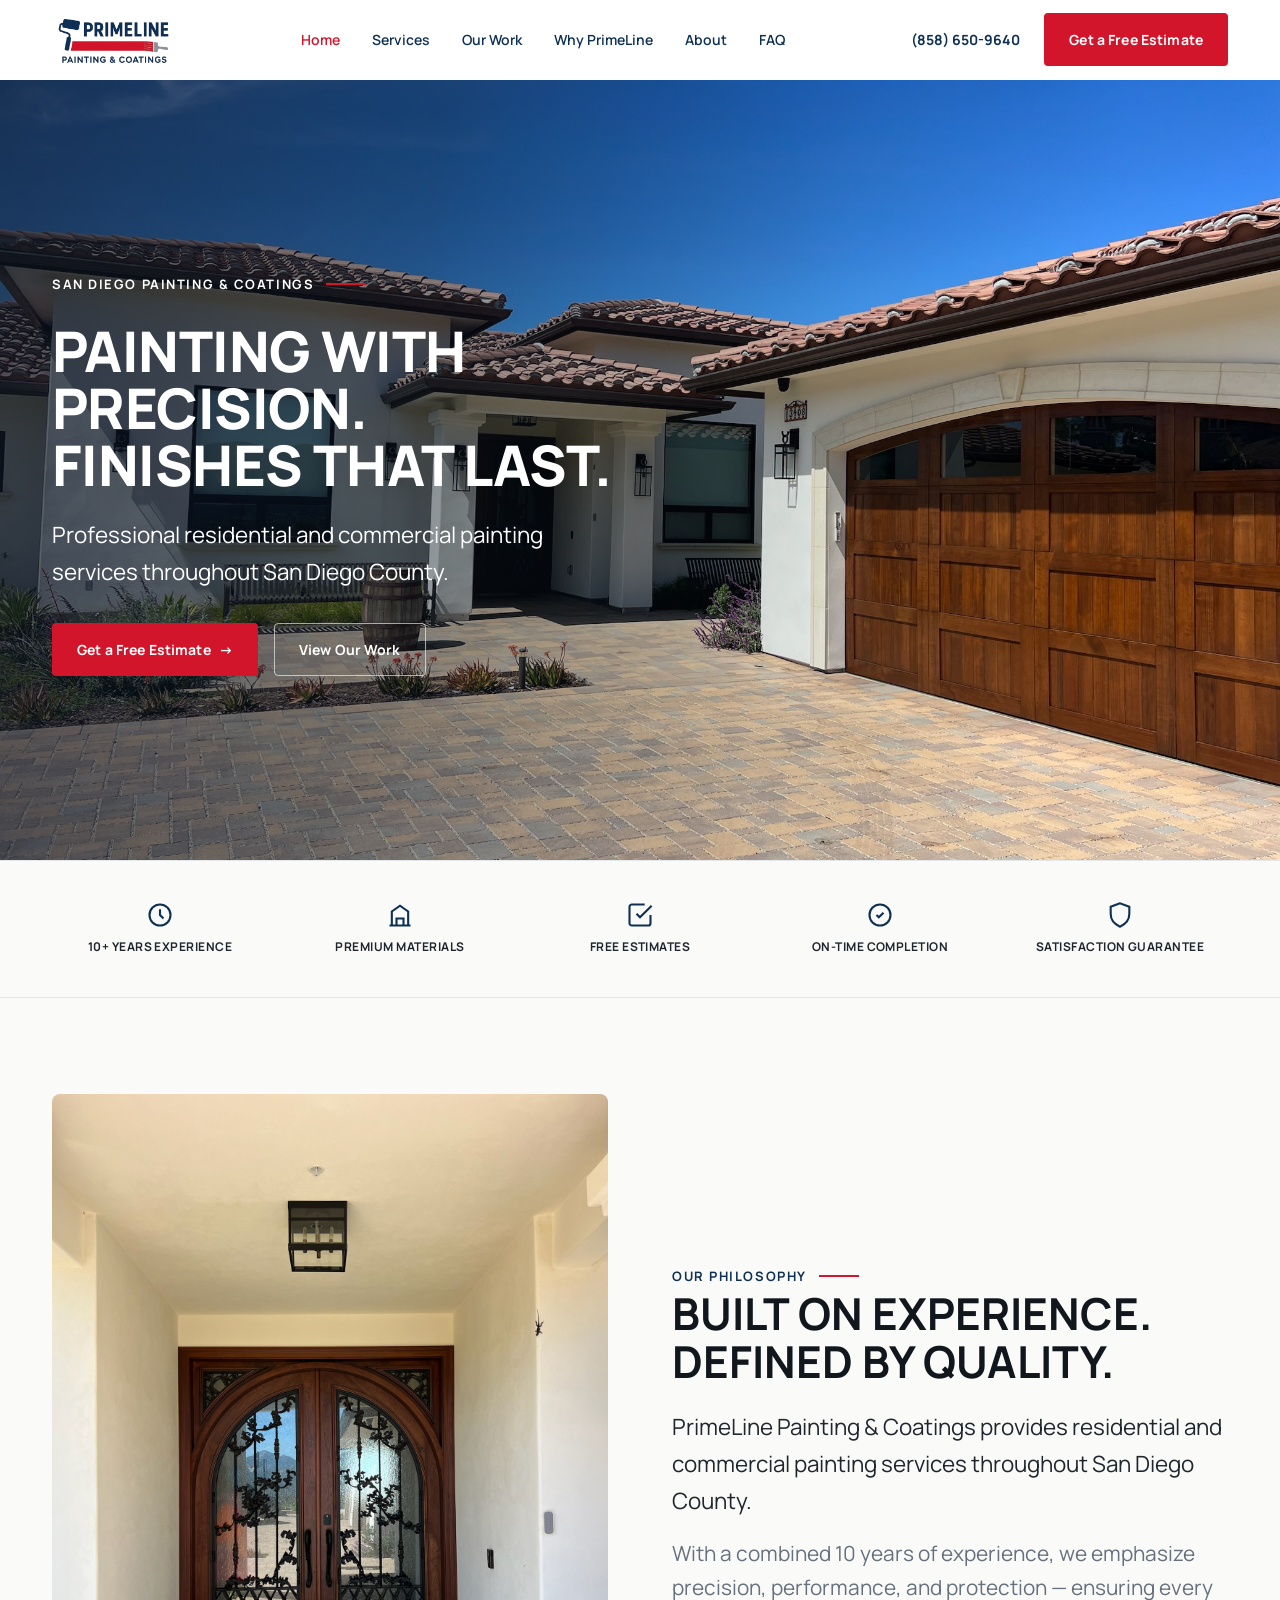
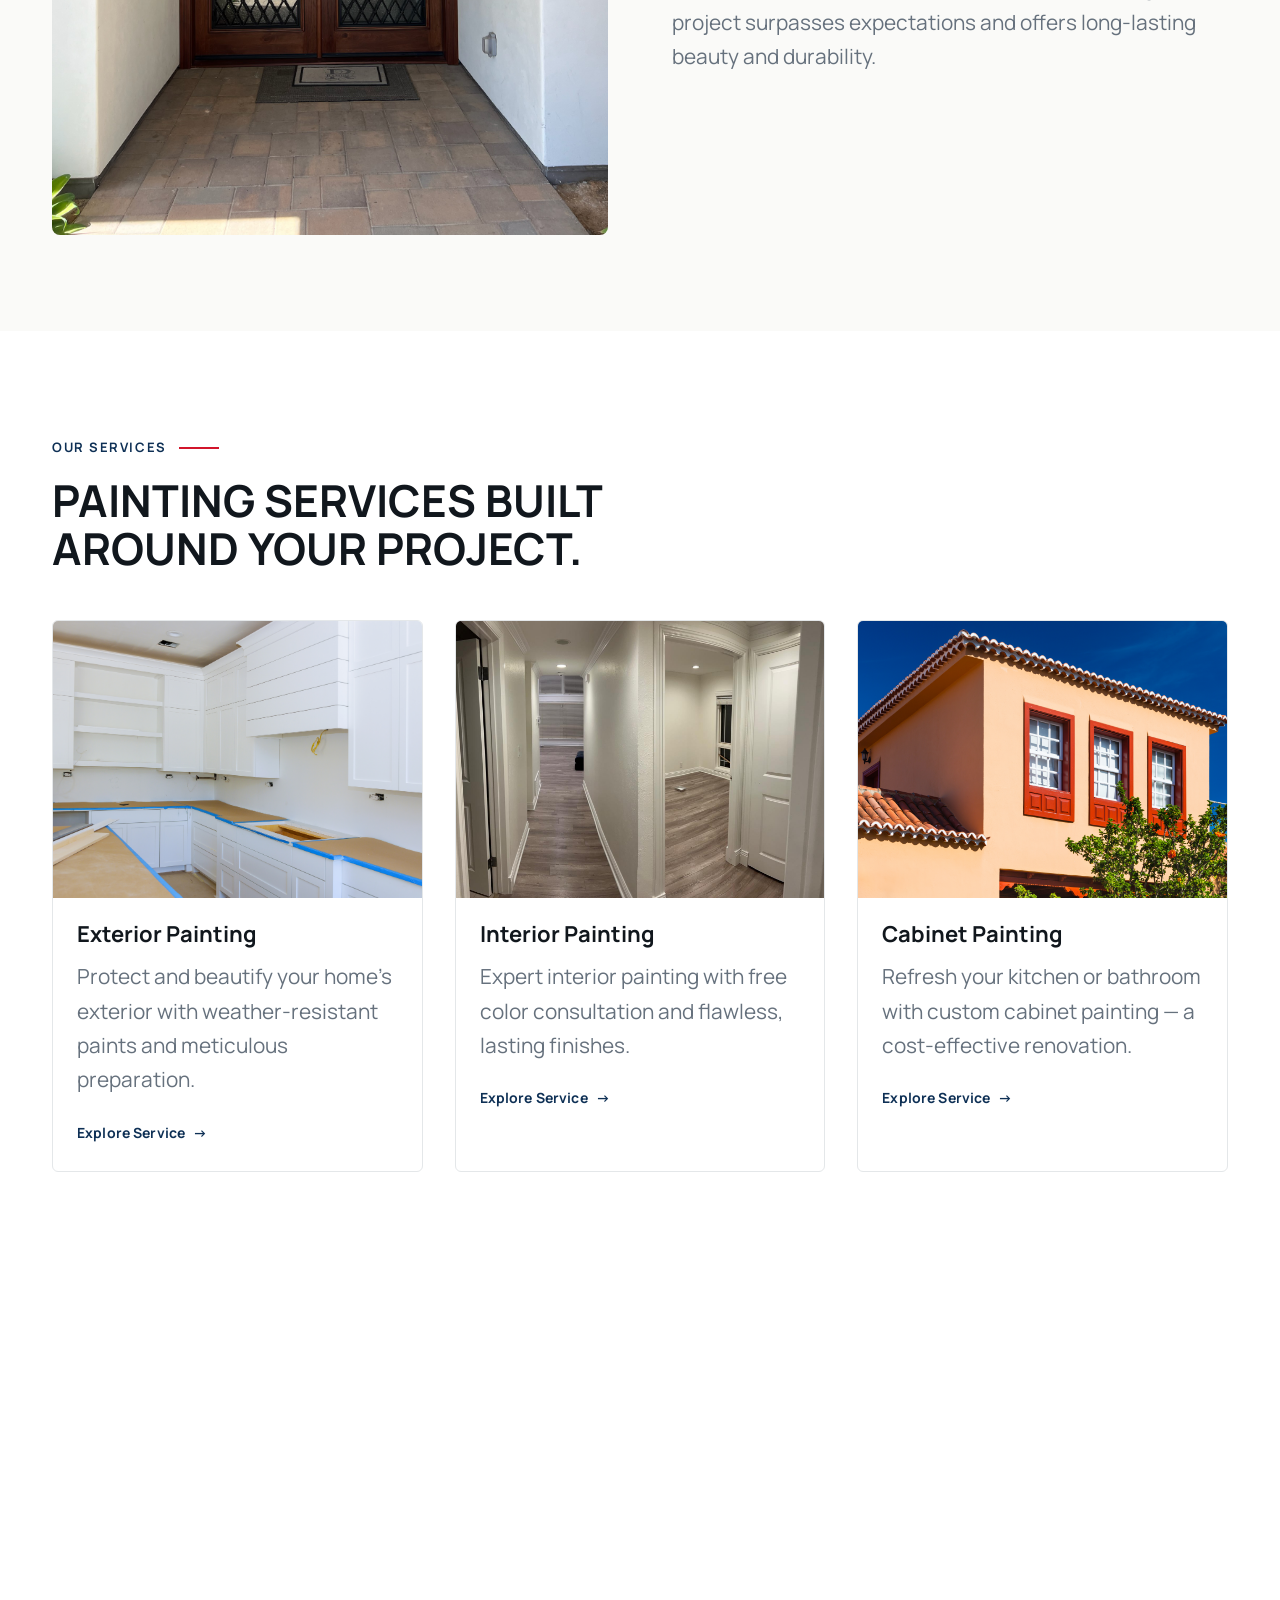
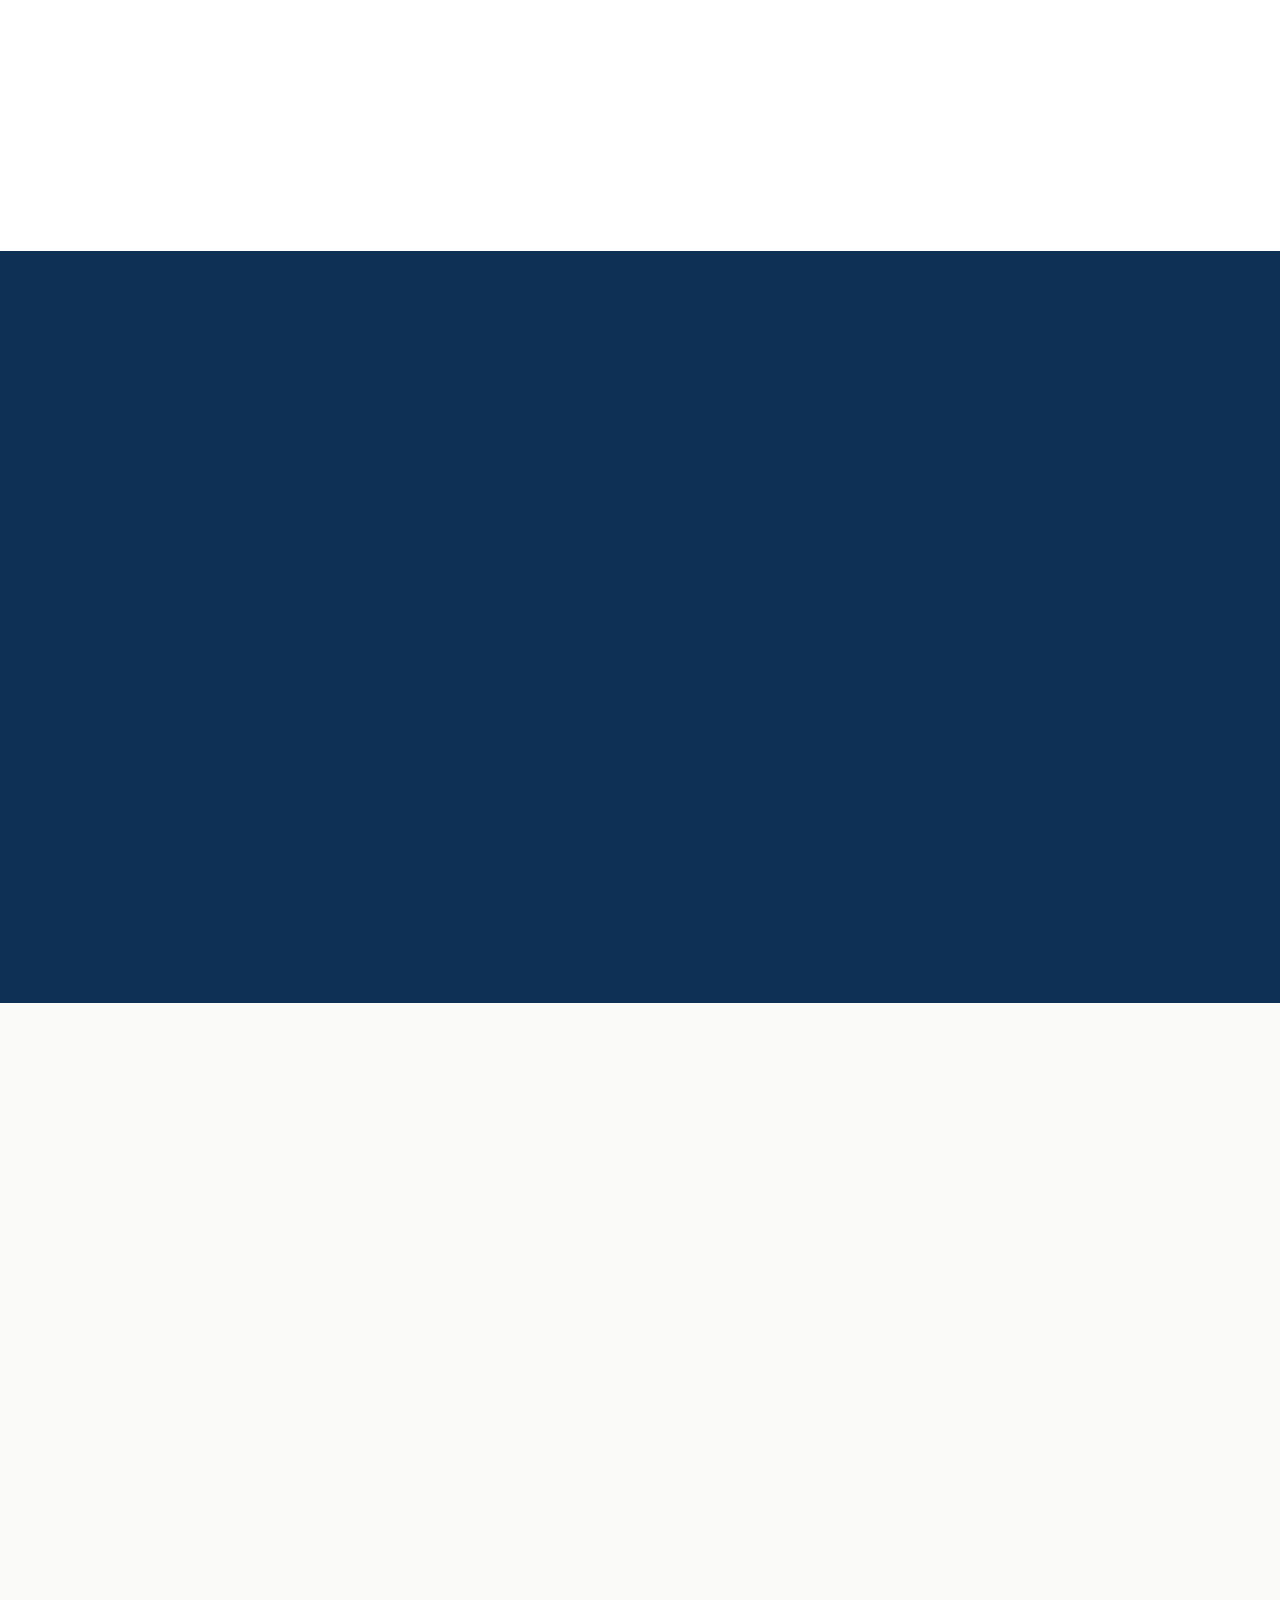
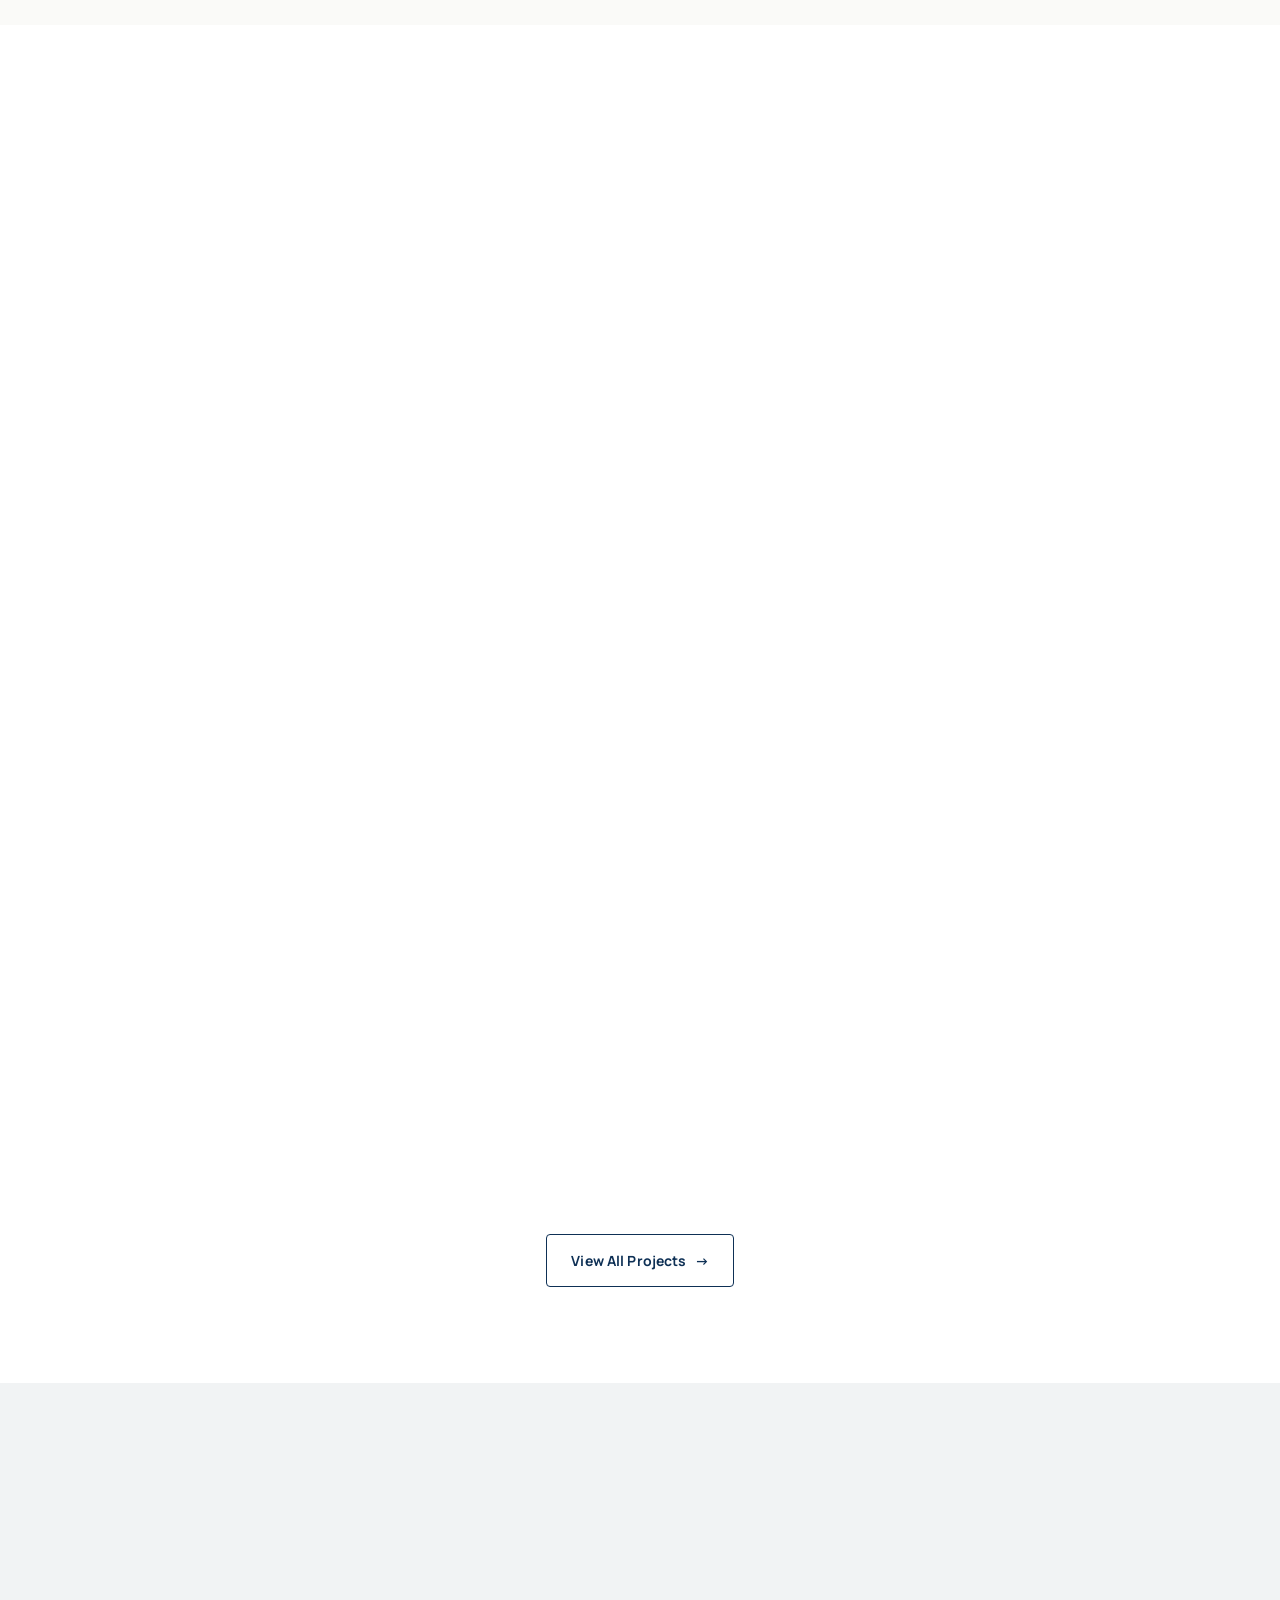
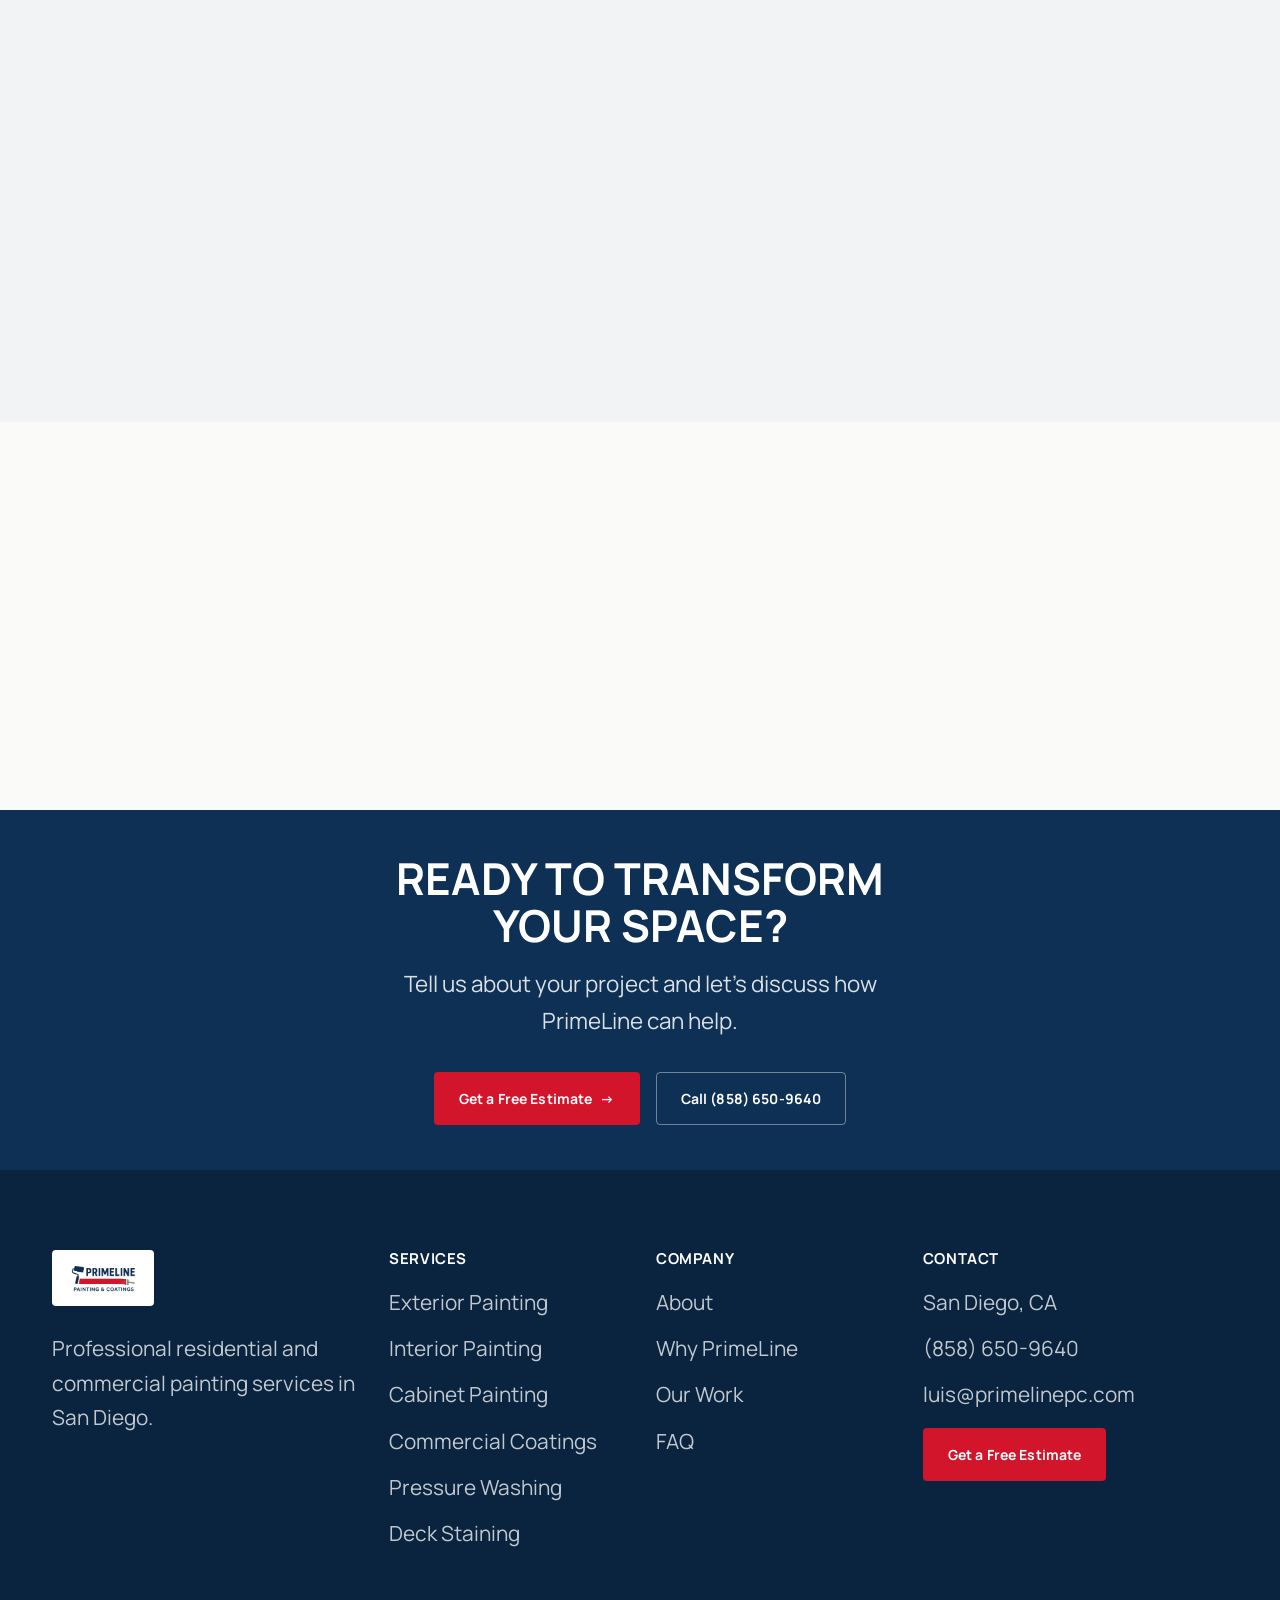
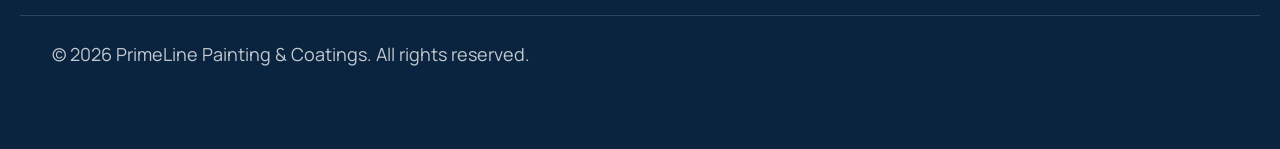
==== commit 0ae51853: "Initial commit: PrimeLine Painting & Coatings website rebuild" ====
--- a/index.html
+++ b/index.html
@@ -6,9 +6,14 @@
 <title>PrimeLine Painting & Coatings | San Diego Residential & Commercial Painters</title>
 <meta name="description" content="Professional residential and commercial painting in San Diego County. 10+ years of experience, premium materials, free estimates.">
 <link rel="canonical" href="https://www.primelinepc.com/">
+<link rel="icon" href="assets/images/favicon.png" type="image/png">
+<link rel="apple-touch-icon" href="assets/images/favicon.png">
 <meta property="og:title" content="PrimeLine Painting & Coatings | San Diego Painters">
 <meta property="og:description" content="Painting with precision. Finishes that last. Residential and commercial painting throughout San Diego County.">
 <meta property="og:type" content="website">
+<meta property="og:url" content="https://www.primelinepc.com/">
+<meta property="og:site_name" content="PrimeLine Painting & Coatings">
+<meta property="og:image" content="https://www.primelinepc.com/assets/images/logo.png">
 <link rel="preconnect" href="https://fonts.googleapis.com">
 <link rel="preconnect" href="https://fonts.gstatic.com" crossorigin>
 <link href="https://fonts.googleapis.com/css2?family=Manrope:wght@400;500;600;700;800&display=swap" rel="stylesheet">
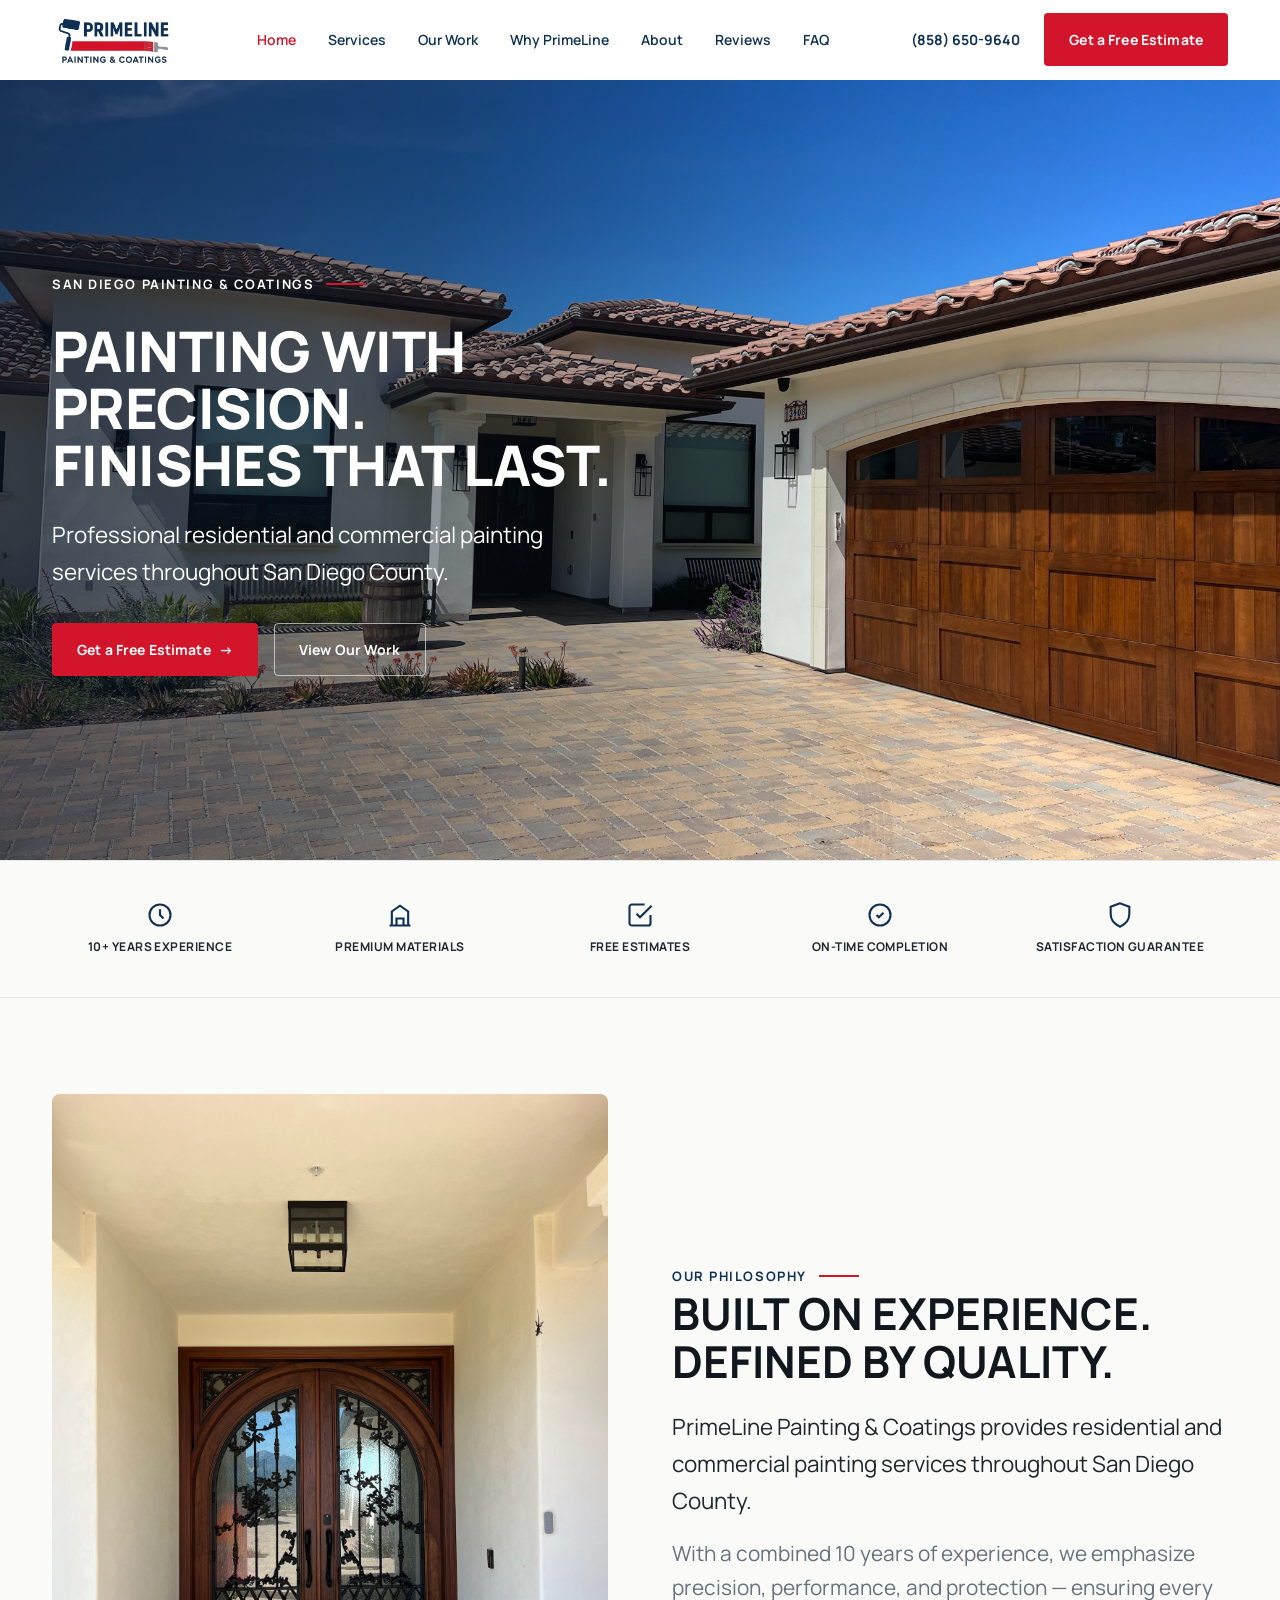
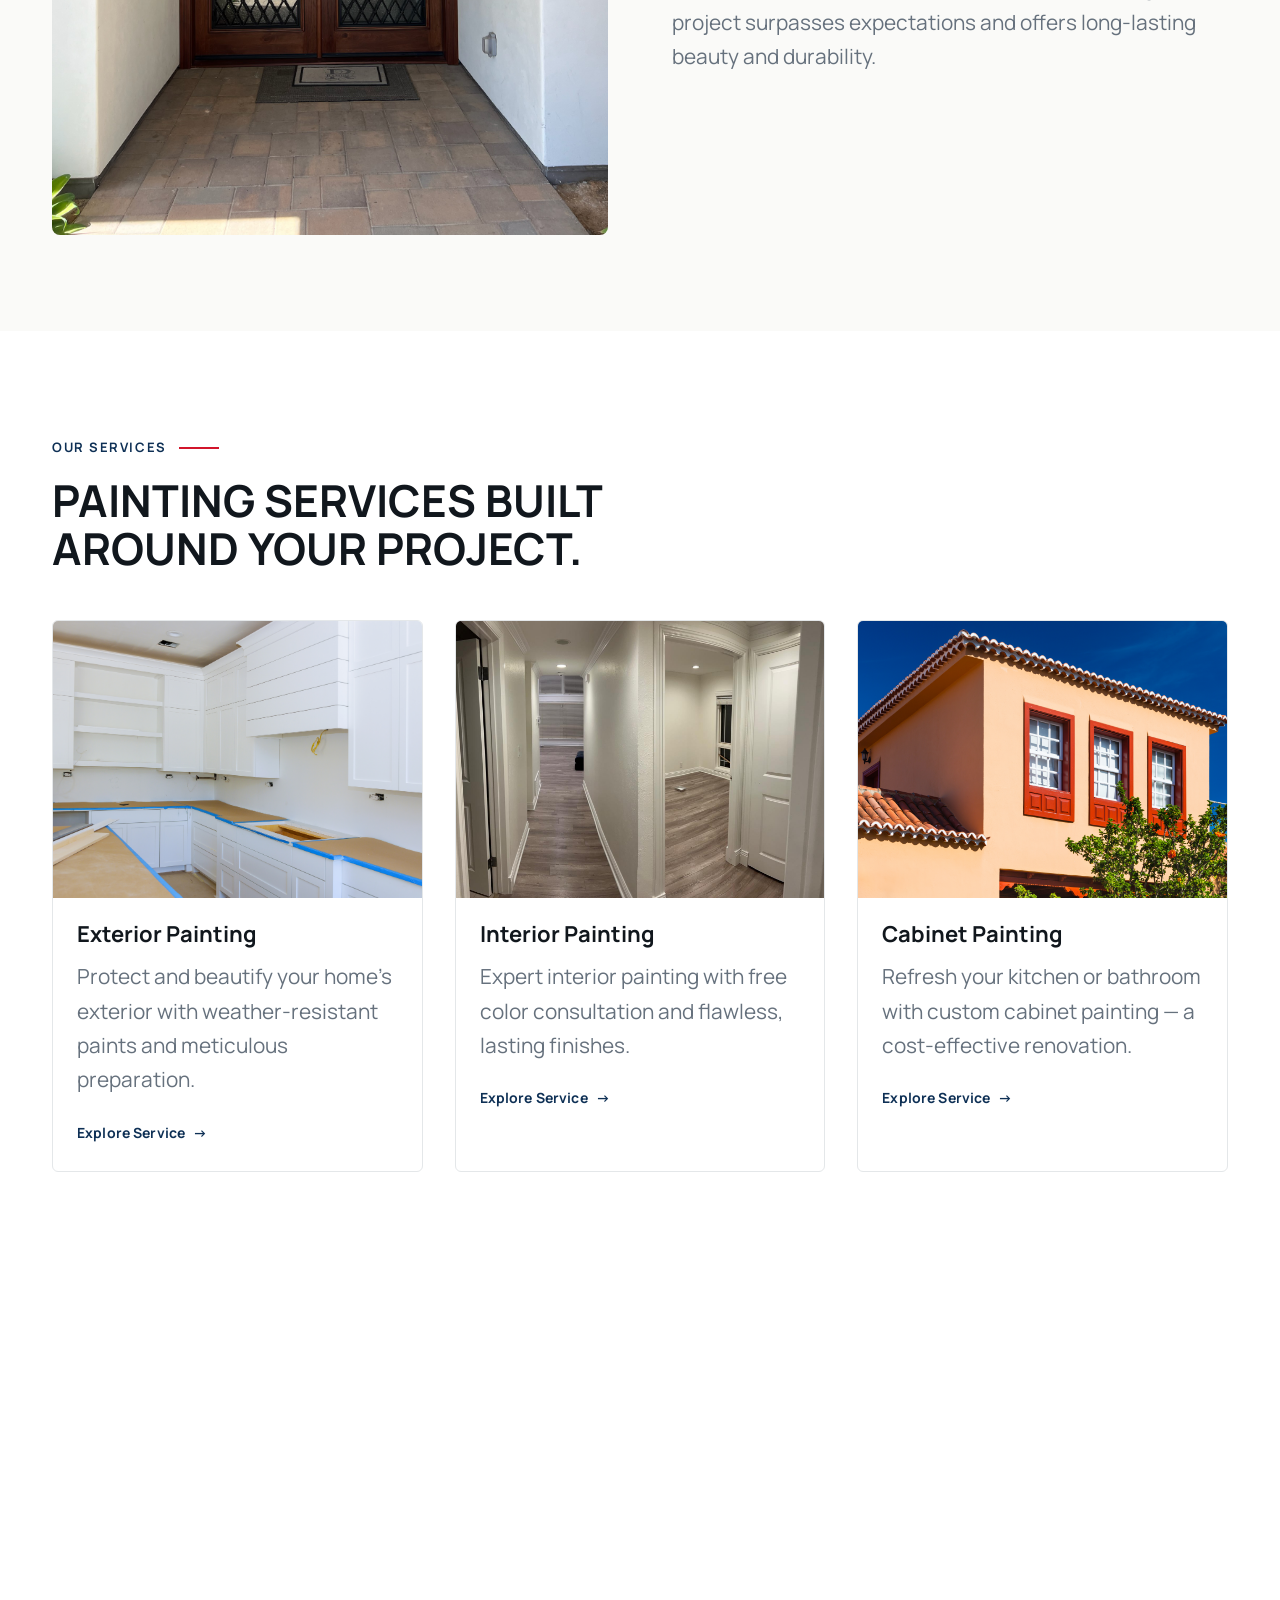
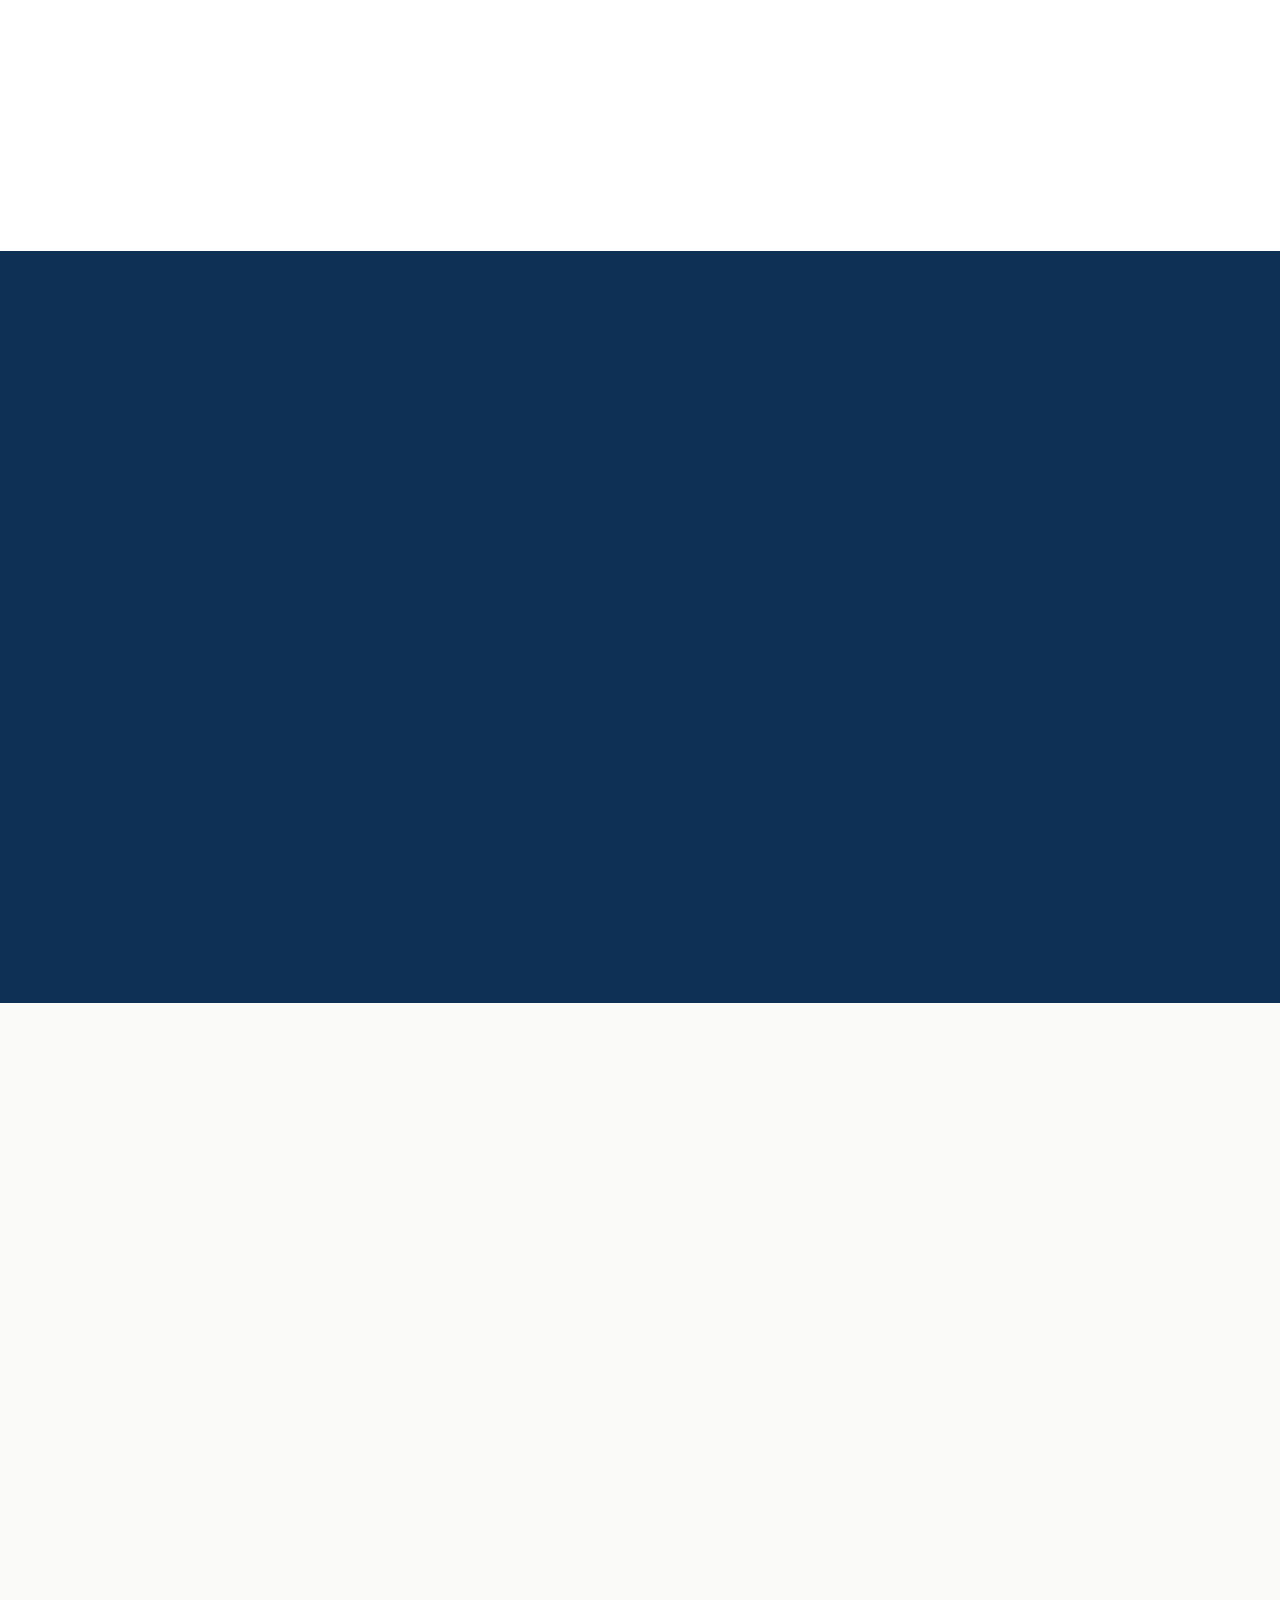
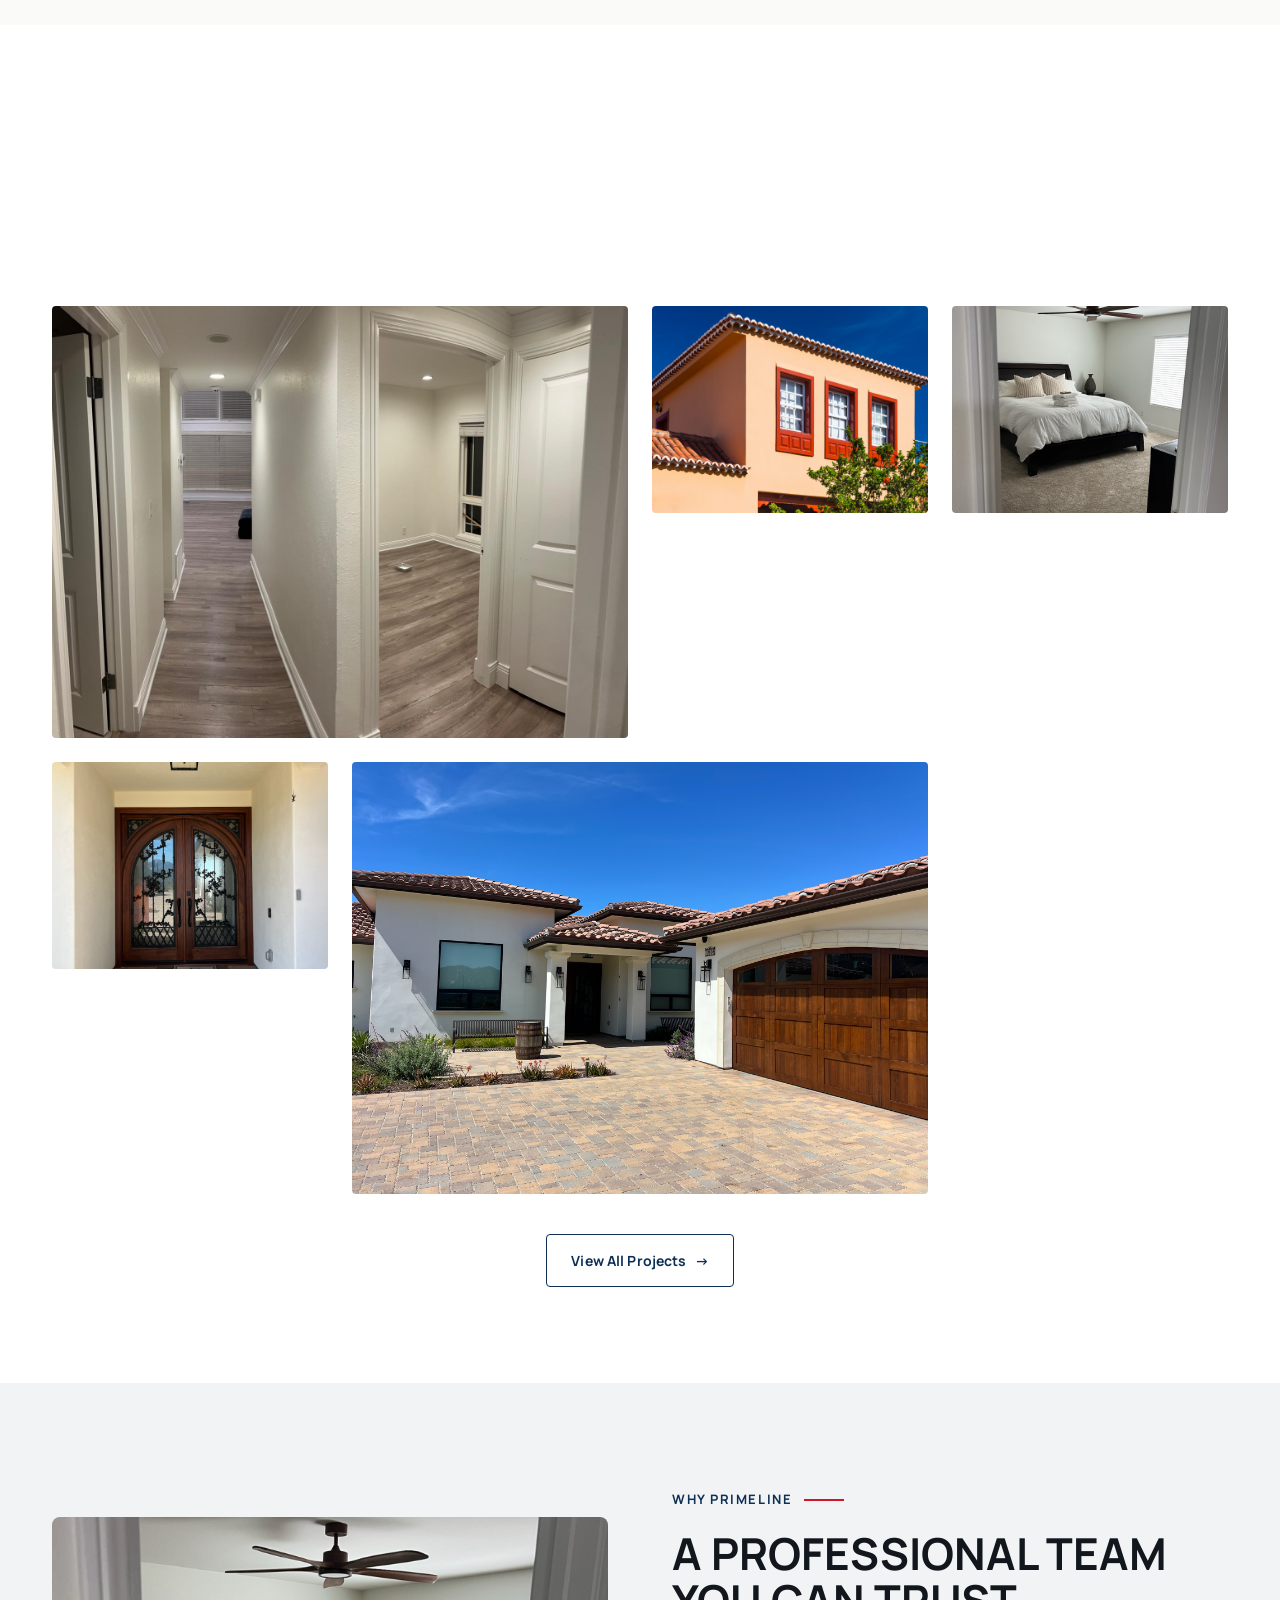
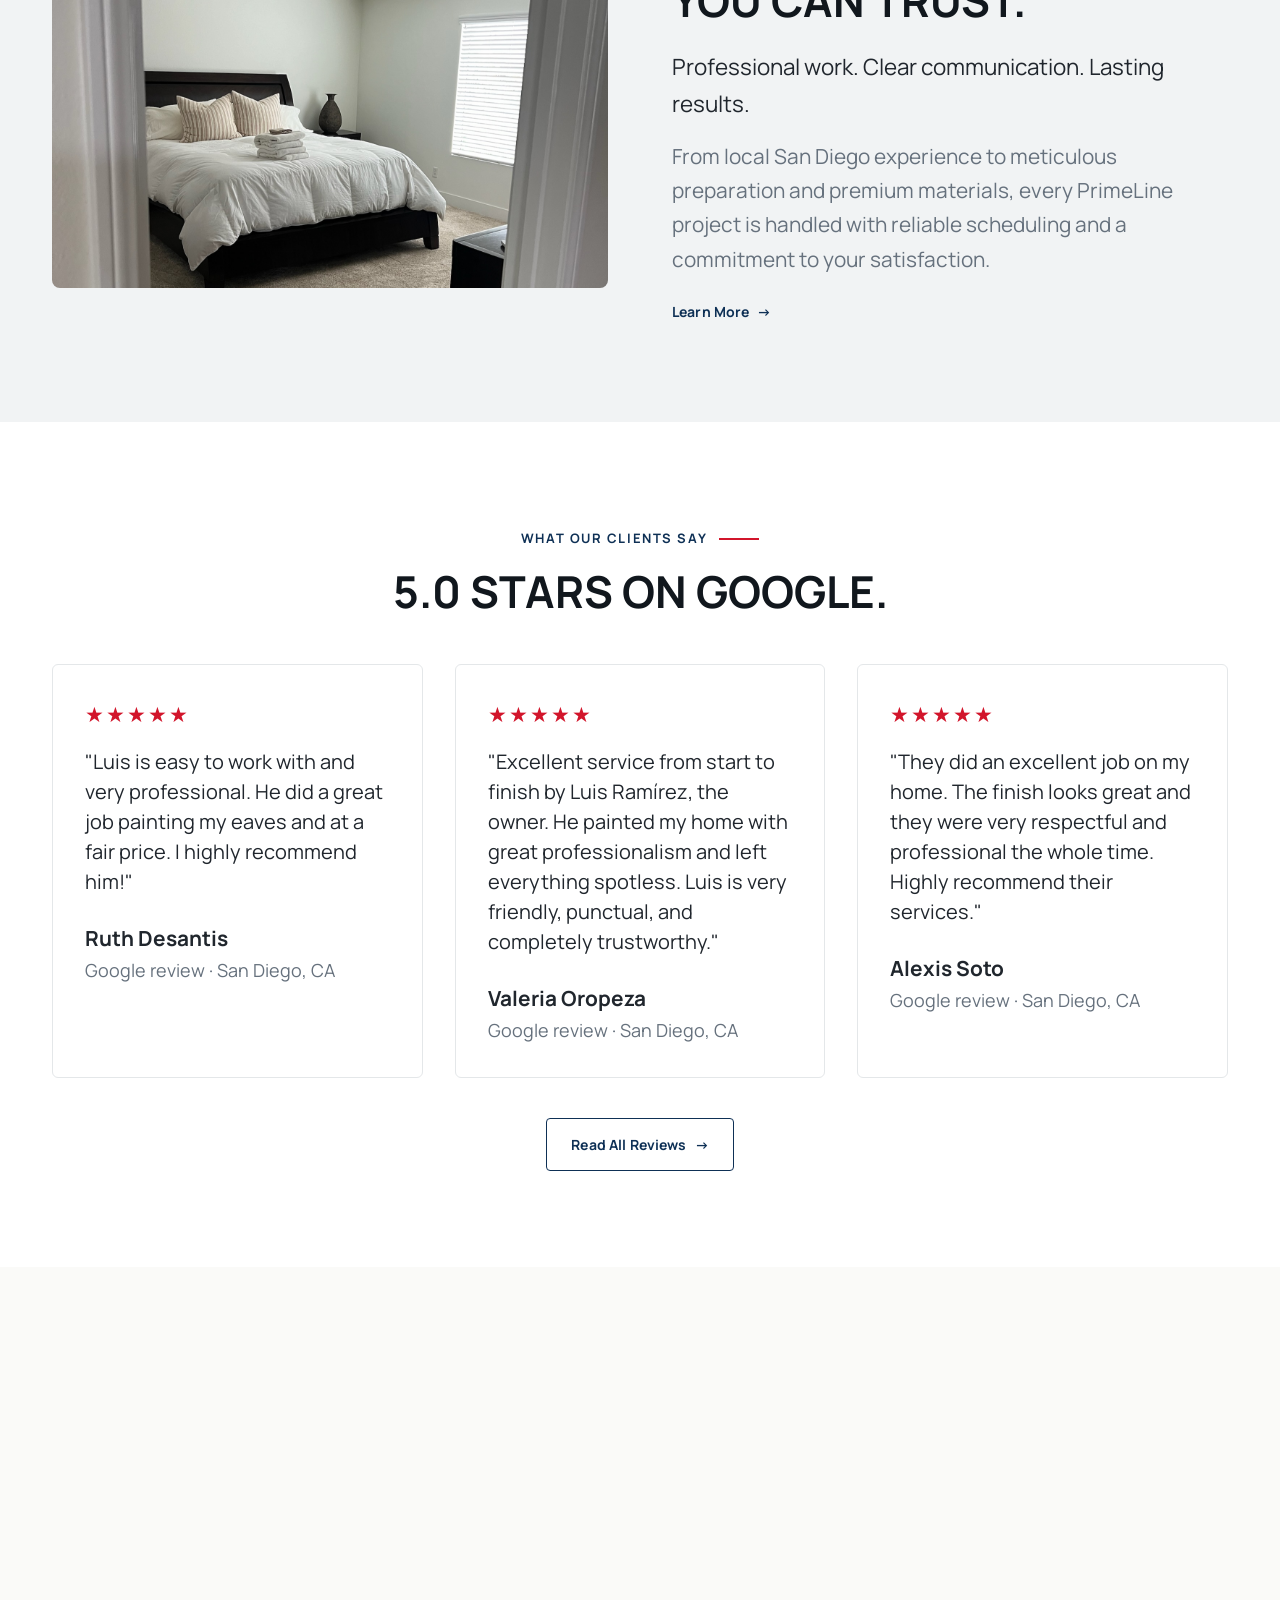
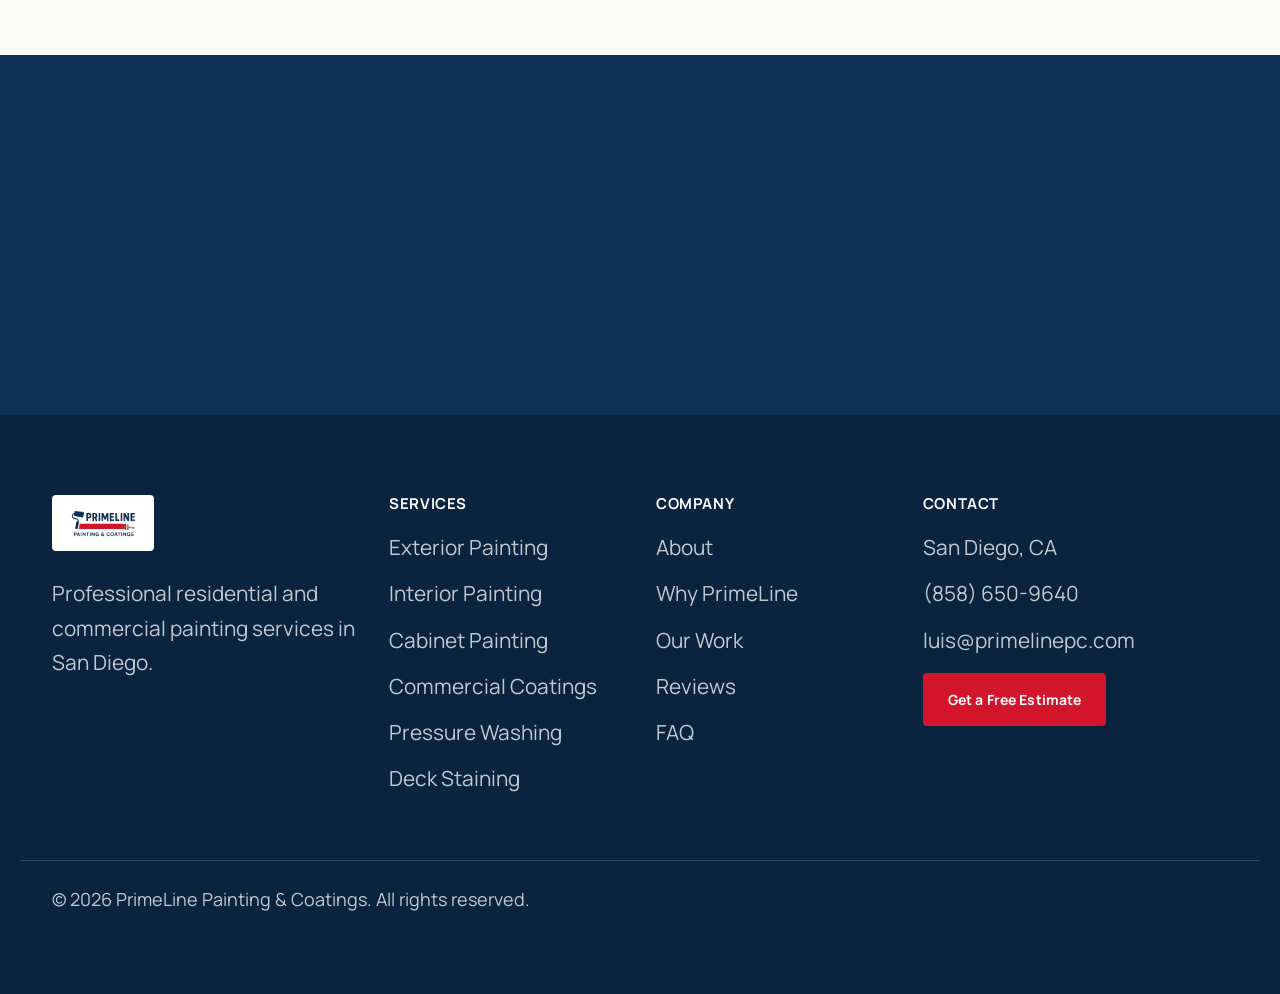
==== commit a08d6db0: "Add real Google reviews page and homepage testimonial section" ====
--- a/index.html
+++ b/index.html
@@ -5,15 +5,15 @@
 <meta name="viewport" content="width=device-width, initial-scale=1.0">
 <title>PrimeLine Painting & Coatings | San Diego Residential & Commercial Painters</title>
 <meta name="description" content="Professional residential and commercial painting in San Diego County. 10+ years of experience, premium materials, free estimates.">
-<link rel="canonical" href="https://www.primelinepc.com/">
+<link rel="canonical" href="https://ofreedo.github.io/primeline-v2/">
 <link rel="icon" href="assets/images/favicon.png" type="image/png">
 <link rel="apple-touch-icon" href="assets/images/favicon.png">
 <meta property="og:title" content="PrimeLine Painting & Coatings | San Diego Painters">
 <meta property="og:description" content="Painting with precision. Finishes that last. Residential and commercial painting throughout San Diego County.">
 <meta property="og:type" content="website">
-<meta property="og:url" content="https://www.primelinepc.com/">
+<meta property="og:url" content="https://ofreedo.github.io/primeline-v2/">
 <meta property="og:site_name" content="PrimeLine Painting & Coatings">
-<meta property="og:image" content="https://www.primelinepc.com/assets/images/logo.png">
+<meta property="og:image" content="https://ofreedo.github.io/primeline-v2/assets/images/logo.png">
 <link rel="preconnect" href="https://fonts.googleapis.com">
 <link rel="preconnect" href="https://fonts.gstatic.com" crossorigin>
 <link href="https://fonts.googleapis.com/css2?family=Manrope:wght@400;500;600;700;800&display=swap" rel="stylesheet">
@@ -108,6 +108,7 @@
       <a href="our-work.html">Our Work</a>
       <a href="why-primeline.html">Why PrimeLine</a>
       <a href="about.html">About</a>
+      <a href="reviews.html">Reviews</a>
       <a href="faq.html">FAQ</a>
     </nav>
     <div class="site-header__actions">
@@ -126,6 +127,7 @@
   <a href="our-work.html">Our Work</a>
   <a href="why-primeline.html">Why PrimeLine</a>
   <a href="about.html">About</a>
+  <a href="reviews.html">Reviews</a>
   <a href="faq.html">FAQ</a>
   <a href="contact.html" class="btn btn--primary">Get a Free Estimate</a>
   <a href="tel:+18586509640">(858) 650-9640</a>
@@ -355,6 +357,39 @@
     </div>
   </section>
 
+  <!-- REVIEWS -->
+  <section class="section bg-white">
+    <div class="container">
+      <div class="reveal" style="max-width:640px; margin: 0 auto var(--sp-48); text-align:center">
+        <span class="eyebrow" style="justify-content:center">What Our Clients Say</span>
+        <h2 style="margin-top:var(--sp-16)">5.0 STARS ON GOOGLE.</h2>
+      </div>
+      <div class="testimonial-grid">
+        <div class="testimonial-card reveal">
+          <div class="testimonial-card__stars">★★★★★</div>
+          <p class="testimonial-card__quote">"Luis is easy to work with and very professional. He did a great job painting my eaves and at a fair price. I highly recommend him!"</p>
+          <div class="testimonial-card__name">Ruth Desantis</div>
+          <div class="testimonial-card__meta">Google review · San Diego, CA</div>
+        </div>
+        <div class="testimonial-card reveal">
+          <div class="testimonial-card__stars">★★★★★</div>
+          <p class="testimonial-card__quote">"Excellent service from start to finish by Luis Ramírez, the owner. He painted my home with great professionalism and left everything spotless. Luis is very friendly, punctual, and completely trustworthy."</p>
+          <div class="testimonial-card__name">Valeria Oropeza</div>
+          <div class="testimonial-card__meta">Google review · San Diego, CA</div>
+        </div>
+        <div class="testimonial-card reveal">
+          <div class="testimonial-card__stars">★★★★★</div>
+          <p class="testimonial-card__quote">"They did an excellent job on my home. The finish looks great and they were very respectful and professional the whole time. Highly recommend their services."</p>
+          <div class="testimonial-card__name">Alexis Soto</div>
+          <div class="testimonial-card__meta">Google review · San Diego, CA</div>
+        </div>
+      </div>
+      <div style="text-align:center; margin-top:var(--sp-40)">
+        <a href="reviews.html" class="btn btn--secondary">Read All Reviews <span class="arrow">→</span></a>
+      </div>
+    </div>
+  </section>
+
   <!-- SERVICE AREA -->
   <section class="section bg-warm-white">
     <div class="container" style="text-align:center">
@@ -403,6 +438,7 @@
         <li><a href="about.html">About</a></li>
         <li><a href="why-primeline.html">Why PrimeLine</a></li>
         <li><a href="our-work.html">Our Work</a></li>
+        <li><a href="reviews.html">Reviews</a></li>
         <li><a href="faq.html">FAQ</a></li>
       </ul>
     </div>
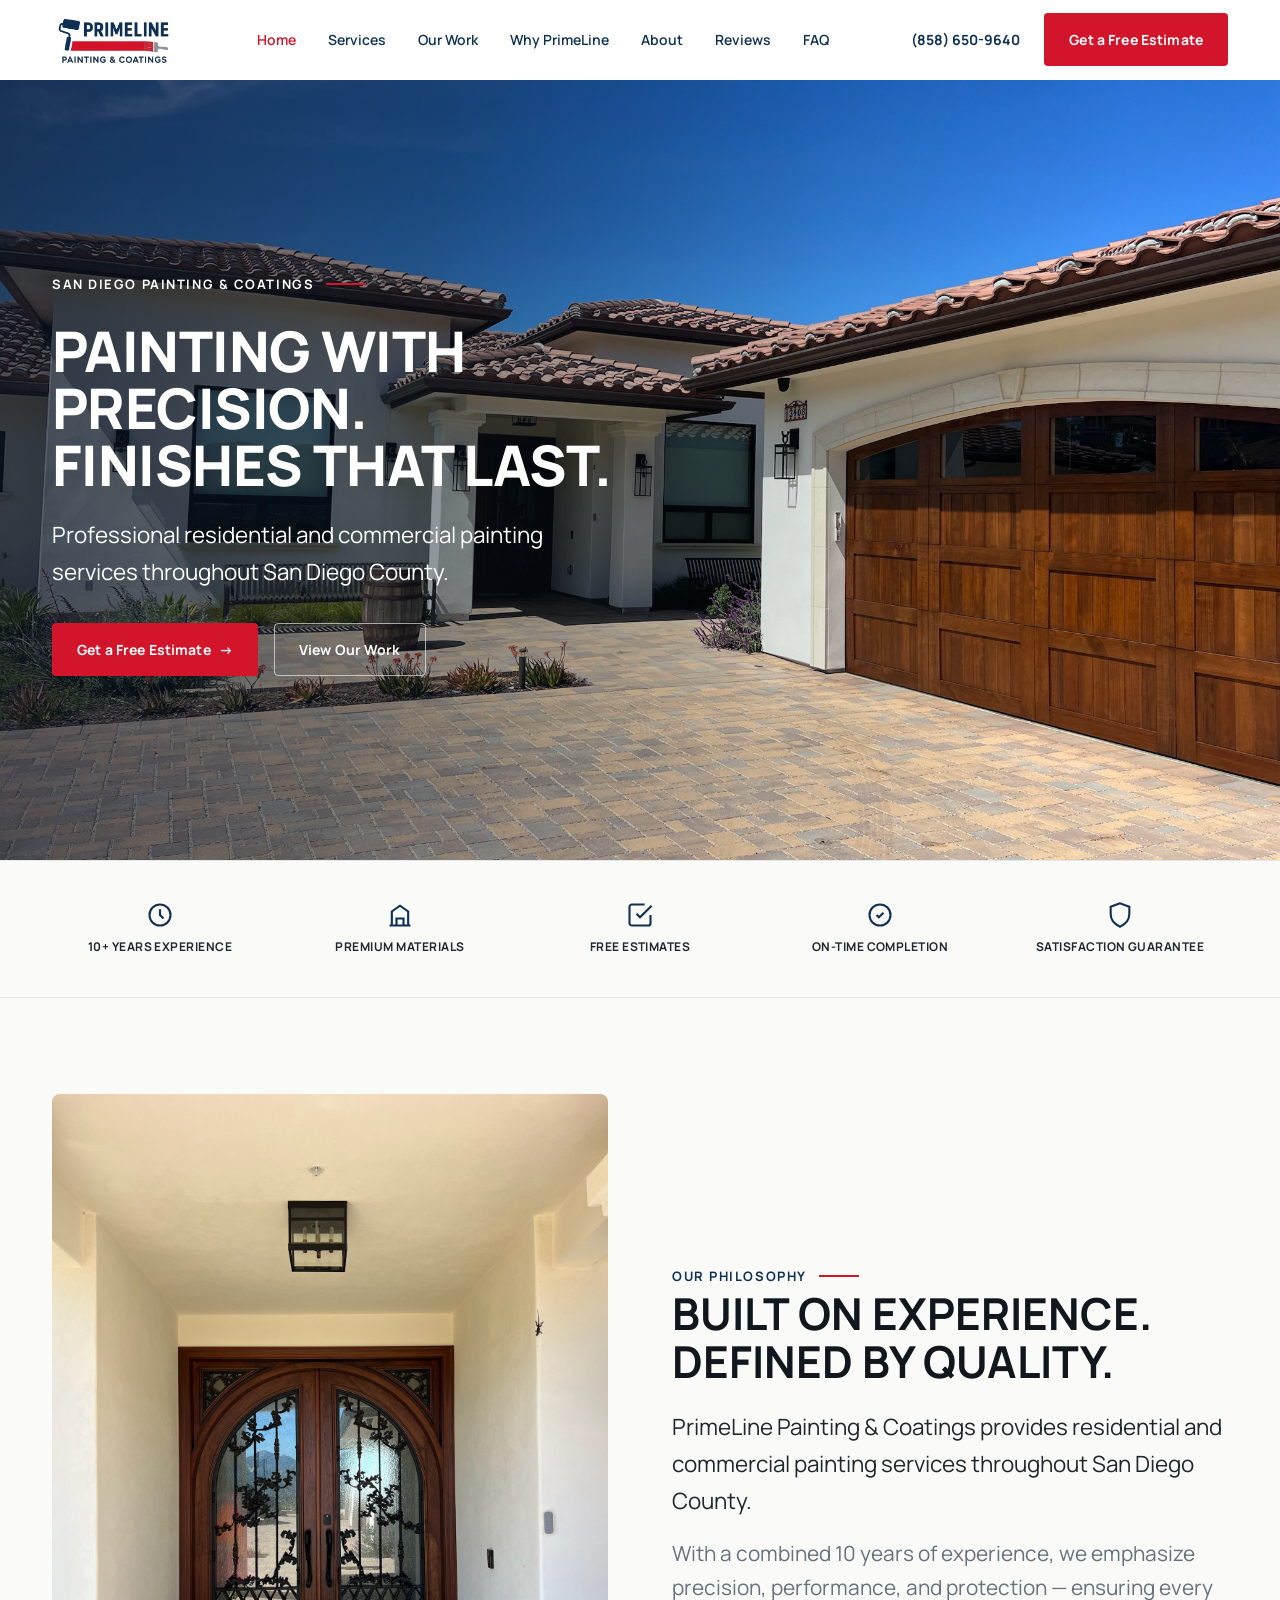
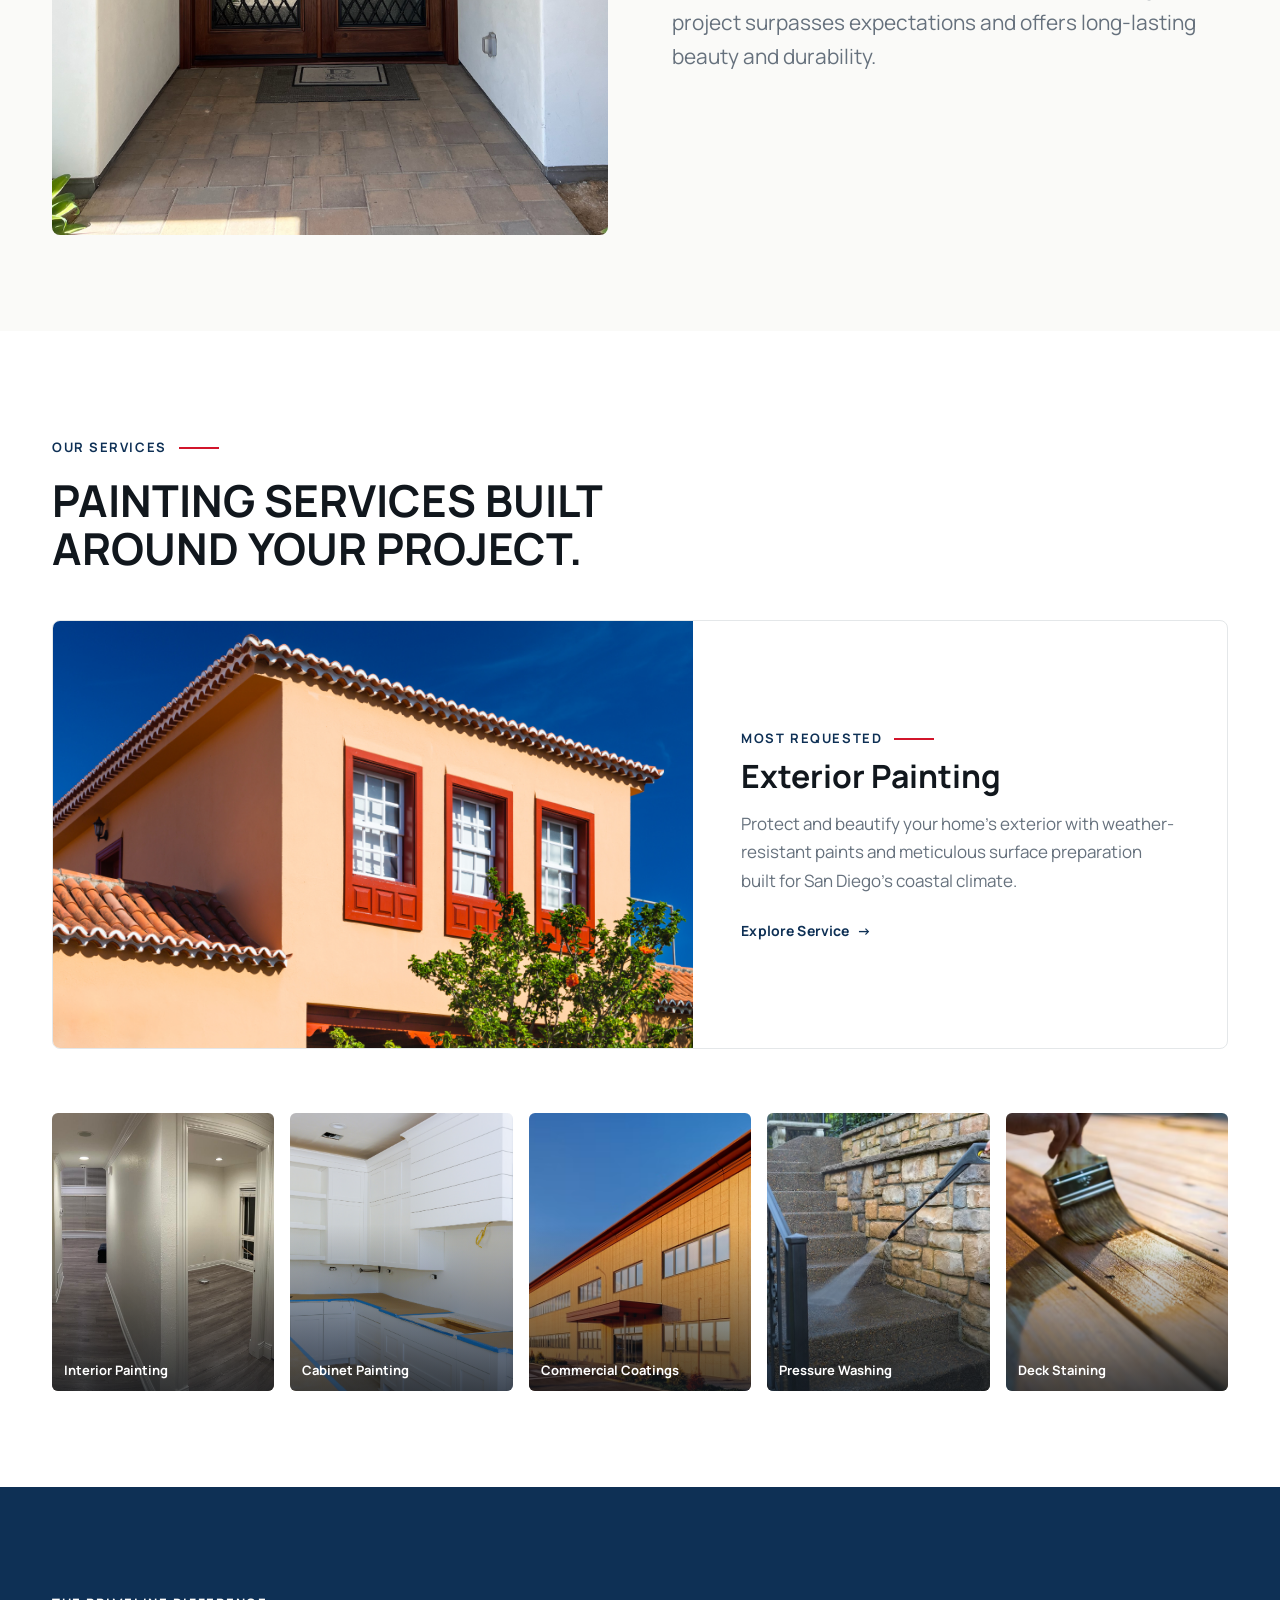
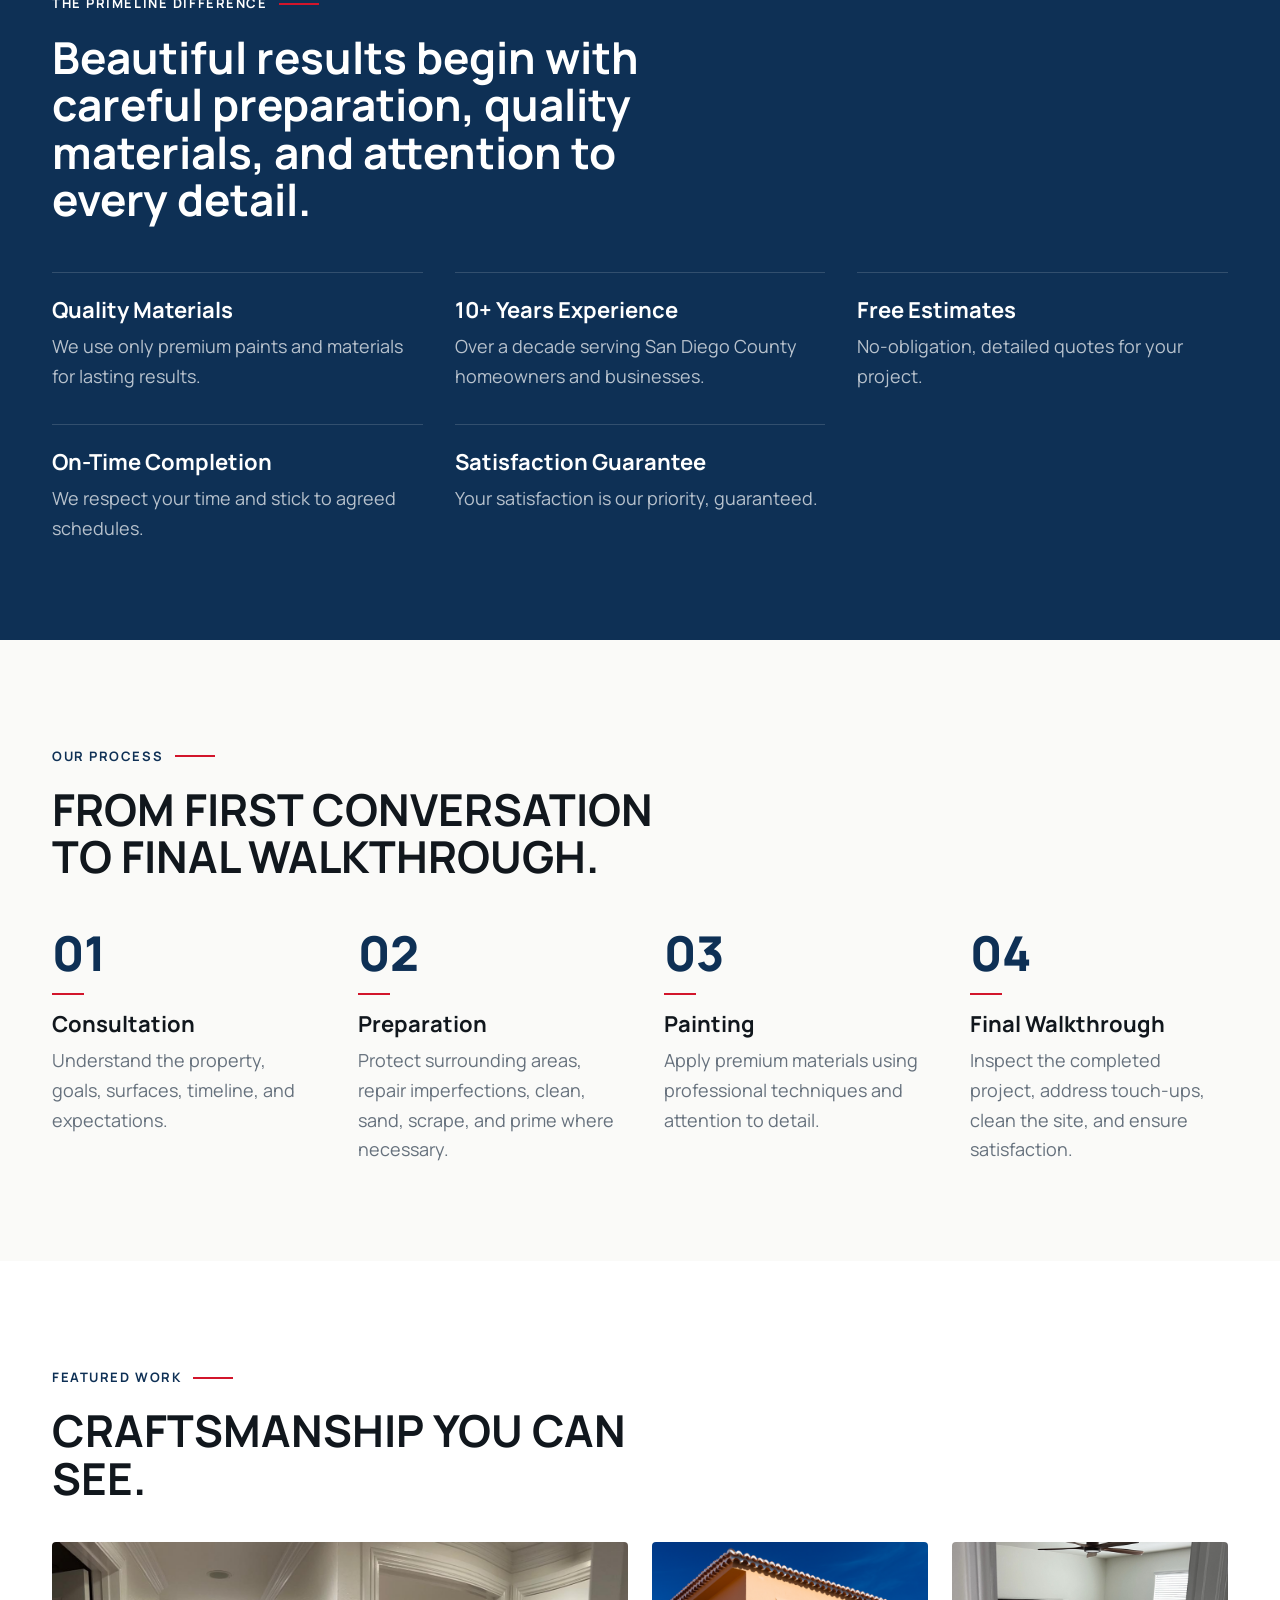
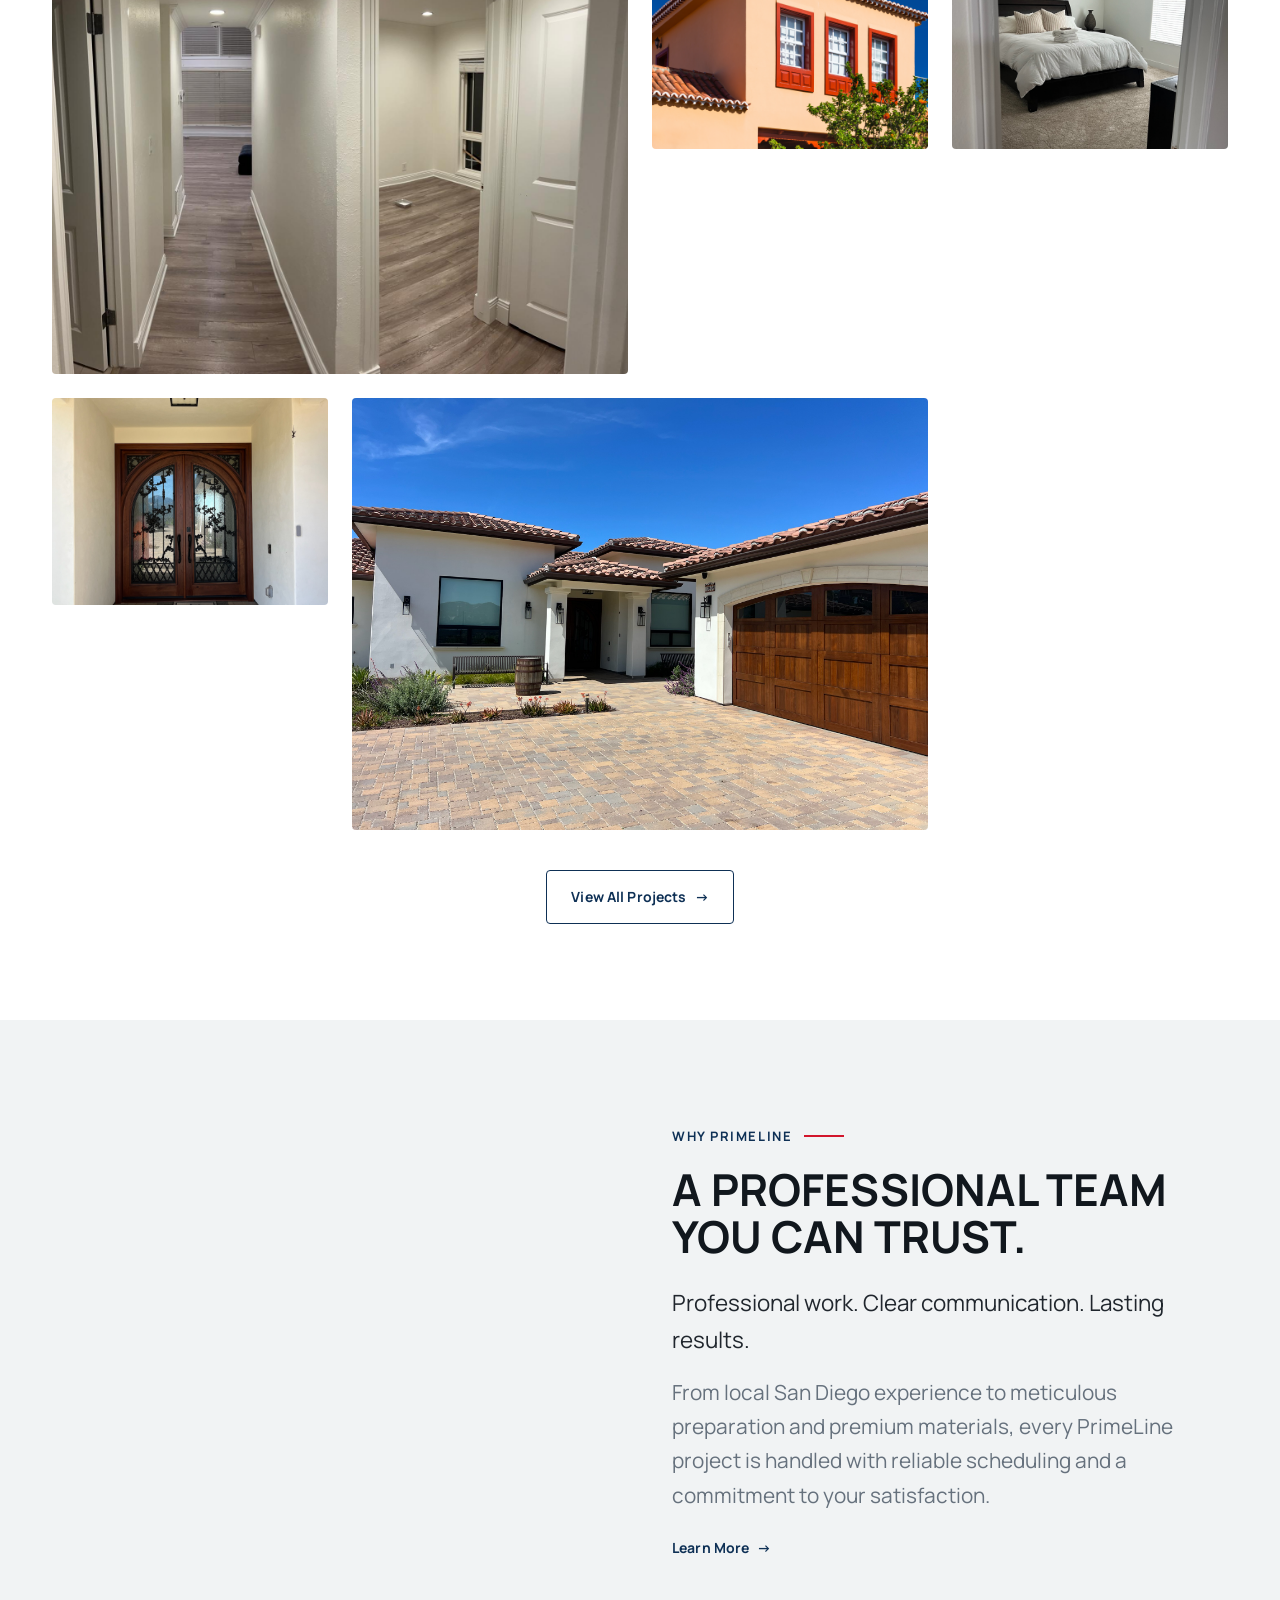
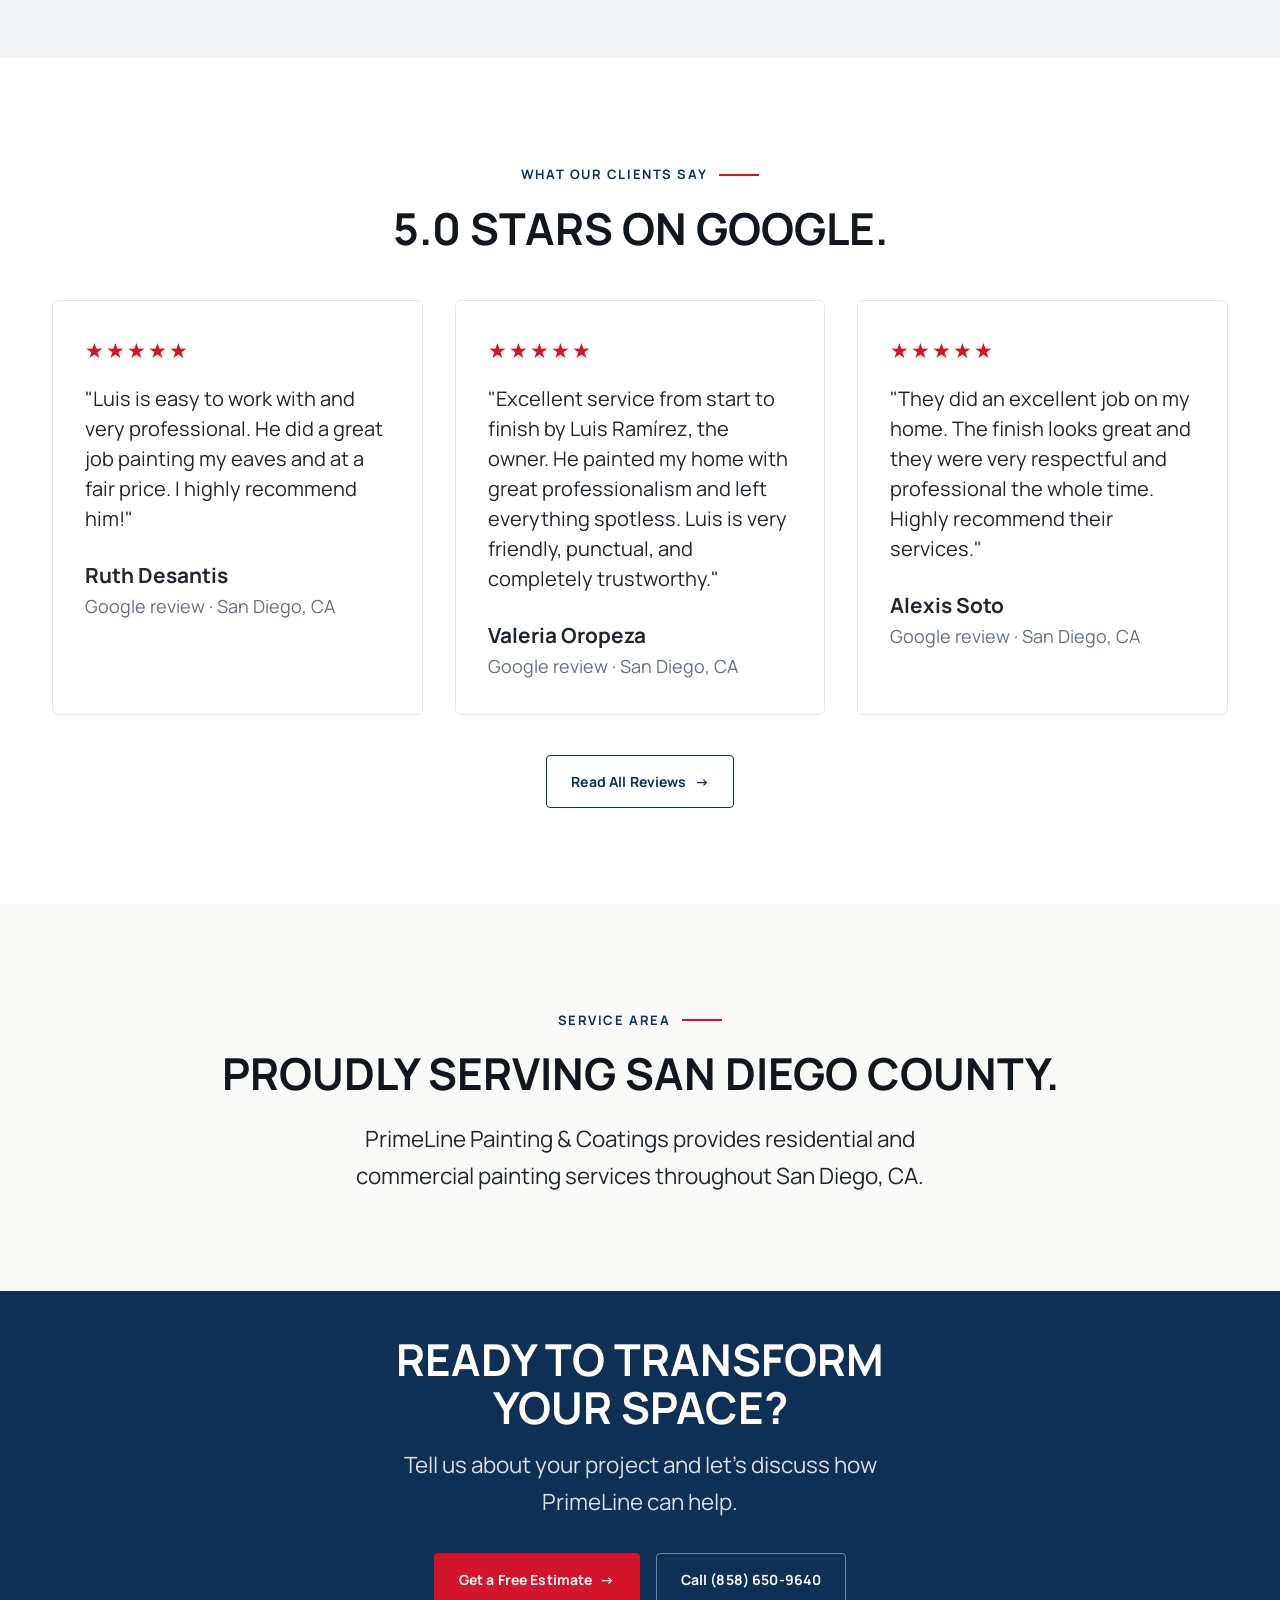
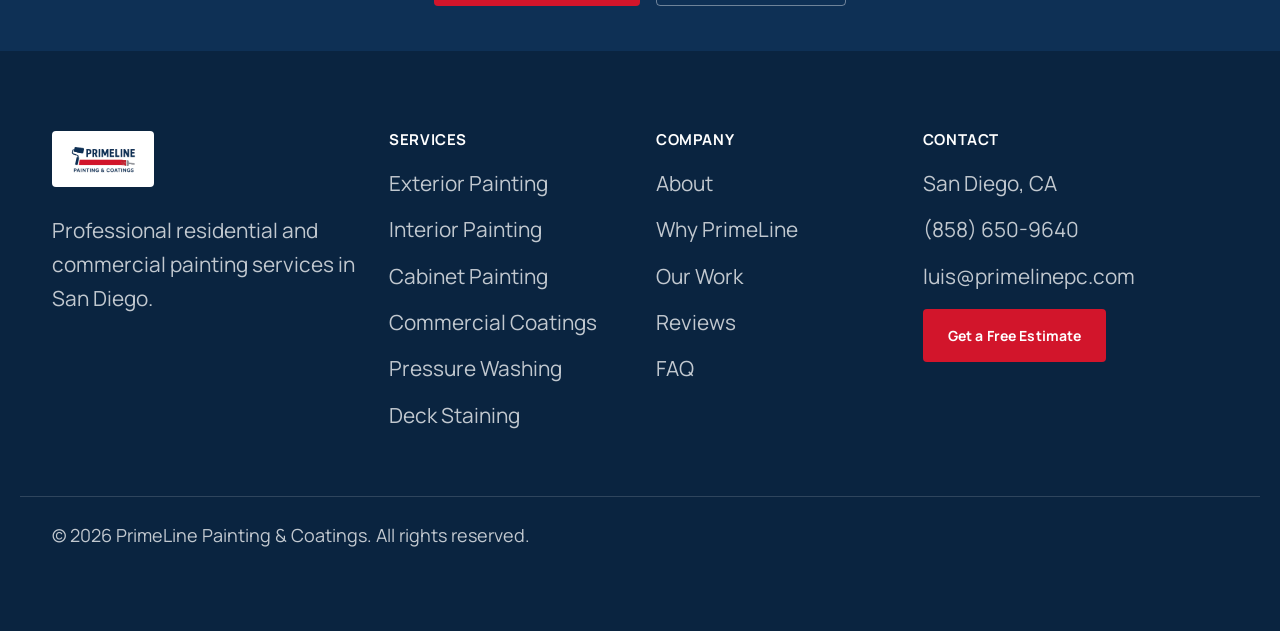
==== commit 2e207077: "Elevate homepage services section, fix swapped exterior/cabinet photos" ====
--- a/index.html
+++ b/index.html
@@ -200,55 +200,42 @@
         <span class="eyebrow">Our Services</span>
         <h2 style="margin-top:var(--sp-16)">PAINTING SERVICES BUILT AROUND YOUR PROJECT.</h2>
       </div>
-      <div class="card-grid">
-        <article class="service-card reveal">
-          <div class="service-card__image"><img src="assets/images/service-exterior.jpg" alt="Exterior painting project on a San Diego home" loading="lazy"></div>
-          <div class="service-card__body">
-            <h3>Exterior Painting</h3>
-            <p>Protect and beautify your home's exterior with weather-resistant paints and meticulous preparation.</p>
-            <a href="services/exterior-painting.html" class="btn btn--tertiary">Explore Service <span class="arrow">→</span></a>
-          </div>
-        </article>
-        <article class="service-card reveal">
-          <div class="service-card__image"><img src="assets/images/service-interior.jpg" alt="Freshly painted interior hallway and living space" loading="lazy"></div>
-          <div class="service-card__body">
-            <h3>Interior Painting</h3>
-            <p>Expert interior painting with free color consultation and flawless, lasting finishes.</p>
-            <a href="services/interior-painting.html" class="btn btn--tertiary">Explore Service <span class="arrow">→</span></a>
-          </div>
-        </article>
-        <article class="service-card reveal">
-          <div class="service-card__image"><img src="assets/images/service-cabinets.jpg" alt="Cabinet painting and kitchen refinishing project" loading="lazy"></div>
-          <div class="service-card__body">
-            <h3>Cabinet Painting</h3>
-            <p>Refresh your kitchen or bathroom with custom cabinet painting — a cost-effective renovation.</p>
-            <a href="services/cabinet-painting.html" class="btn btn--tertiary">Explore Service <span class="arrow">→</span></a>
-          </div>
-        </article>
-        <article class="service-card reveal">
-          <div class="service-card__image"><img src="assets/images/service-commercial.png" alt="Commercial coatings project for a San Diego business" loading="lazy"></div>
-          <div class="service-card__body">
-            <h3>Commercial Coatings</h3>
-            <p>Professional coatings for offices, retail spaces, and industrial facilities.</p>
-            <a href="services/commercial-coatings.html" class="btn btn--tertiary">Explore Service <span class="arrow">→</span></a>
-          </div>
-        </article>
-        <article class="service-card reveal">
-          <div class="service-card__image"><img src="assets/images/service-pressure-washing.png" alt="Pressure washing exterior surfaces" loading="lazy"></div>
-          <div class="service-card__body">
-            <h3>Pressure Washing</h3>
-            <p>Safely remove dirt, mold and grime for a fresh, revived look before painting or year-round.</p>
-            <a href="services/pressure-washing.html" class="btn btn--tertiary">Explore Service <span class="arrow">→</span></a>
-          </div>
-        </article>
-        <article class="service-card reveal">
-          <div class="service-card__image"><img src="assets/images/service-deck.png" alt="Wood deck staining in progress" loading="lazy"></div>
-          <div class="service-card__body">
-            <h3>Wood Deck Staining</h3>
-            <p>Deep clean, sanding, and premium staining to protect and renew your outdoor wood surfaces.</p>
-            <a href="services/deck-staining.html" class="btn btn--tertiary">Explore Service <span class="arrow">→</span></a>
-          </div>
-        </article>
+
+      <!-- Featured service: exterior painting, given editorial weight -->
+      <div class="service-featured reveal">
+        <div class="service-featured__image">
+          <img src="assets/images/service-cabinets.jpg" alt="Exterior painting project on a San Diego home" loading="lazy">
+        </div>
+        <div class="service-featured__body">
+          <span class="eyebrow">Most Requested</span>
+          <h3>Exterior Painting</h3>
+          <p>Protect and beautify your home's exterior with weather-resistant paints and meticulous surface preparation built for San Diego's coastal climate.</p>
+          <a href="services/exterior-painting.html" class="btn btn--tertiary" style="margin-top:var(--sp-24)">Explore Service <span class="arrow">→</span></a>
+        </div>
+      </div>
+
+      <!-- Remaining services: compact, quiet row -->
+      <div class="service-row reveal">
+        <a class="service-row__item" href="services/interior-painting.html">
+          <img src="assets/images/service-interior.jpg" alt="Freshly painted interior hallway and living space" loading="lazy">
+          <span class="service-row__label">Interior Painting</span>
+        </a>
+        <a class="service-row__item" href="services/cabinet-painting.html">
+          <img src="assets/images/service-exterior.jpg" alt="Cabinet painting and kitchen refinishing project" loading="lazy">
+          <span class="service-row__label">Cabinet Painting</span>
+        </a>
+        <a class="service-row__item" href="services/commercial-coatings.html">
+          <img src="assets/images/service-commercial.png" alt="Commercial coatings project for a San Diego business" loading="lazy">
+          <span class="service-row__label">Commercial Coatings</span>
+        </a>
+        <a class="service-row__item" href="services/pressure-washing.html">
+          <img src="assets/images/service-pressure-washing.png" alt="Pressure washing exterior surfaces" loading="lazy">
+          <span class="service-row__label">Pressure Washing</span>
+        </a>
+        <a class="service-row__item" href="services/deck-staining.html">
+          <img src="assets/images/service-deck.png" alt="Wood deck staining in progress" loading="lazy">
+          <span class="service-row__label">Deck Staining</span>
+        </a>
       </div>
     </div>
   </section>
--- a/css/components.css
+++ b/css/components.css
@@ -357,6 +357,67 @@
 .service-card__body h3 { font-size: 1.375rem; margin-bottom: var(--sp-12); }
 .service-card__body p { color: var(--pl-slate); margin-bottom: var(--sp-16); }
 
+/* ---------- FEATURED SERVICE (one large service, editorial pairing) ---------- */
+.service-featured {
+  display: grid;
+  grid-template-columns: 1fr;
+  gap: var(--sp-32);
+  margin-bottom: var(--sp-64);
+  border: var(--border-default);
+  border-radius: var(--radius-lg);
+  overflow: hidden;
+}
+@media (min-width: 900px) {
+  .service-featured { grid-template-columns: 6fr 5fr; align-items: stretch; gap: 0; }
+}
+.service-featured__image { aspect-ratio: 16/10; overflow: hidden; }
+@media (min-width: 900px) { .service-featured__image { aspect-ratio: auto; height: 100%; } }
+.service-featured__image img { width: 100%; height: 100%; object-fit: cover; }
+.service-featured__body {
+  padding: var(--sp-40) var(--sp-32);
+  display: flex;
+  flex-direction: column;
+  justify-content: center;
+}
+@media (min-width: 900px) { .service-featured__body { padding: var(--sp-48); } }
+.service-featured__body h3 { font-size: 2rem; margin-top: var(--sp-8); }
+.service-featured__body p { color: var(--pl-slate); margin-top: var(--sp-16); font-size: 1.0625rem; }
+
+/* Compact secondary service row — quieter than the main card-grid */
+.service-row {
+  display: grid;
+  grid-template-columns: repeat(2, 1fr);
+  gap: var(--sp-24);
+}
+@media (min-width: 768px) {
+  .service-row { grid-template-columns: repeat(5, 1fr); gap: var(--sp-16); }
+}
+.service-row__item {
+  border-radius: var(--radius-md);
+  overflow: hidden;
+  position: relative;
+  aspect-ratio: 4/5;
+}
+.service-row__item img {
+  width: 100%; height: 100%; object-fit: cover;
+  transition: transform 400ms ease;
+}
+.service-row__item:hover img { transform: scale(1.04); }
+.service-row__item::after {
+  content: '';
+  position: absolute; inset: 0;
+  background: linear-gradient(180deg, rgba(17,23,29,0) 40%, rgba(17,23,29,0.75) 100%);
+}
+.service-row__label {
+  position: absolute;
+  left: var(--sp-12); right: var(--sp-12); bottom: var(--sp-12);
+  z-index: 1;
+  color: var(--pl-white);
+  font-size: 0.8125rem;
+  font-weight: 700;
+  line-height: 1.3;
+}
+
 /* ---------- PROCESS ---------- */
 .process-grid {
   display: grid;
@@ -549,6 +610,130 @@
   border: 1px dashed var(--pl-gray-200);
   border-radius: var(--radius-md);
   color: var(--pl-slate);
+}
+
+/* ---------- REVIEWS PAGE: rating hero, featured review, refined list ---------- */
+.reviews-rating {
+  margin-top: var(--sp-40);
+  display: inline-flex;
+  align-items: center;
+  gap: var(--sp-24);
+}
+.reviews-rating__score {
+  font-size: 4.5rem;
+  font-weight: 800;
+  line-height: 1;
+  color: var(--pl-black);
+}
+.reviews-rating__detail {
+  text-align: left;
+}
+.reviews-rating__stars {
+  color: var(--pl-red);
+  font-size: 1.375rem;
+  letter-spacing: 3px;
+  line-height: 1;
+}
+.reviews-rating__label {
+  display: flex;
+  align-items: center;
+  gap: var(--sp-8);
+  margin-top: var(--sp-8);
+  color: var(--pl-slate);
+  font-size: var(--fs-body-sm);
+  font-weight: 600;
+}
+.reviews-rating__google-mark { width: 18px; height: 18px; flex-shrink: 0; }
+@media (max-width: 480px) {
+  .reviews-rating { flex-direction: column; gap: var(--sp-12); }
+  .reviews-rating__detail { text-align: center; }
+  .reviews-rating__label { justify-content: center; }
+}
+
+.reviews-featured {
+  position: relative;
+  max-width: 820px;
+  margin: 0 auto var(--sp-96);
+  padding: var(--sp-48) var(--sp-32) var(--sp-40);
+  text-align: center;
+}
+.reviews-featured__mark {
+  display: block;
+  font-family: Georgia, 'Times New Roman', serif;
+  font-size: 6rem;
+  line-height: 1;
+  color: var(--pl-red);
+  opacity: 0.85;
+  margin-bottom: var(--sp-8);
+}
+.reviews-featured__quote {
+  font-size: 1.5rem;
+  line-height: 1.55;
+  color: var(--pl-black);
+  font-weight: 500;
+  max-width: 680px;
+  margin-inline: auto;
+}
+.reviews-featured__stars {
+  color: var(--pl-red);
+  letter-spacing: 3px;
+  margin-top: var(--sp-32);
+}
+.reviews-featured__name {
+  margin-top: var(--sp-16);
+  font-weight: 700;
+  color: var(--pl-black);
+}
+.reviews-featured__meta {
+  color: var(--pl-slate);
+  font-size: var(--fs-body-sm);
+}
+@media (max-width: 767px) {
+  .reviews-featured__mark { font-size: 4rem; }
+  .reviews-featured__quote { font-size: 1.25rem; }
+}
+
+.reviews-list {
+  display: grid;
+  grid-template-columns: 1fr;
+  gap: 0;
+  max-width: 900px;
+  margin-inline: auto;
+  border-top: var(--border-default);
+}
+@media (min-width: 768px) {
+  .reviews-list { grid-template-columns: repeat(2, 1fr); }
+}
+.reviews-list__item {
+  padding: var(--sp-40) var(--sp-8);
+  border-bottom: var(--border-default);
+}
+@media (min-width: 768px) {
+  .reviews-list__item {
+    padding: var(--sp-40) var(--sp-32);
+  }
+  .reviews-list__item:nth-child(odd) { border-right: var(--border-default); }
+}
+.reviews-list__stars {
+  color: var(--pl-red);
+  letter-spacing: 2px;
+  font-size: 0.9375rem;
+}
+.reviews-list__quote {
+  margin-top: var(--sp-16);
+  color: var(--pl-charcoal);
+  font-size: 1.0625rem;
+  line-height: 1.6;
+}
+.reviews-list__name {
+  margin-top: var(--sp-16);
+  font-weight: 700;
+  color: var(--pl-black);
+  font-size: var(--fs-body-sm);
+}
+.reviews-list__meta {
+  color: var(--pl-slate);
+  font-size: 0.8125rem;
 }
 
 /* ---------- FAQ ACCORDION ---------- */
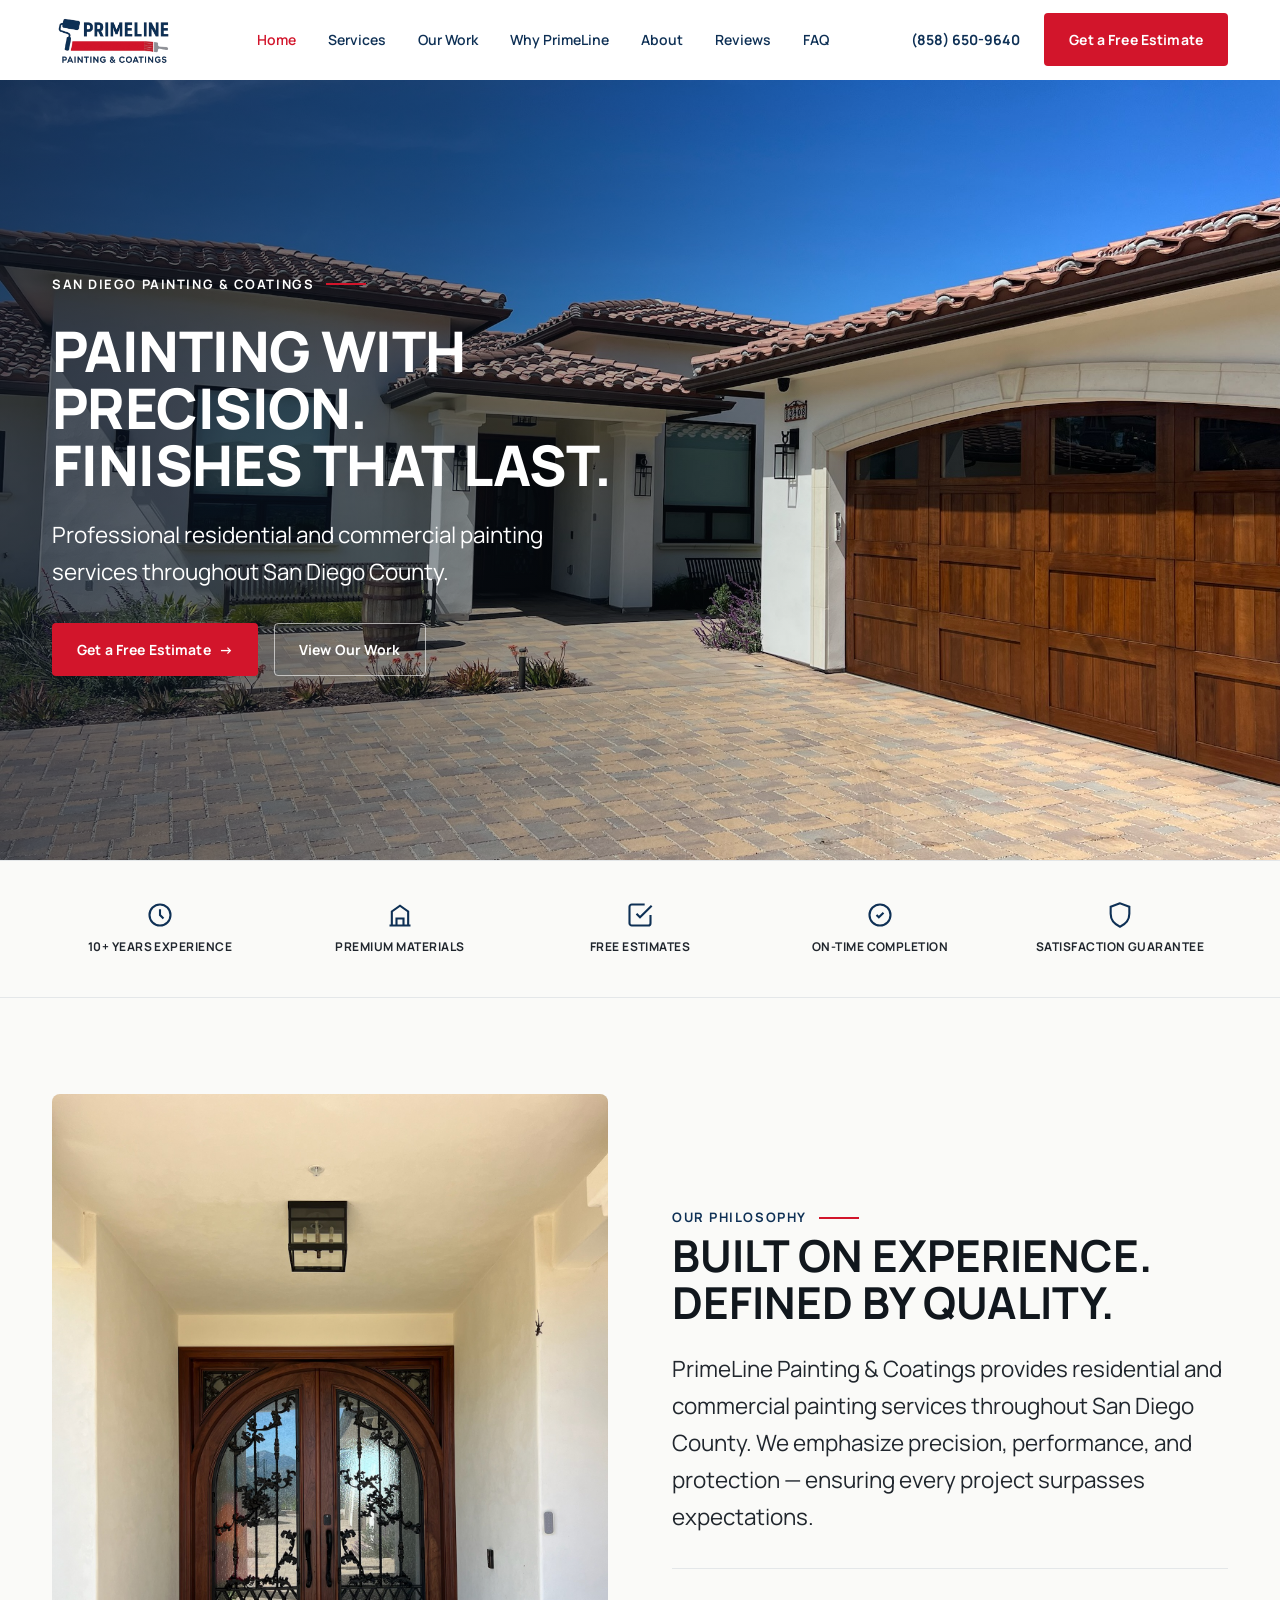
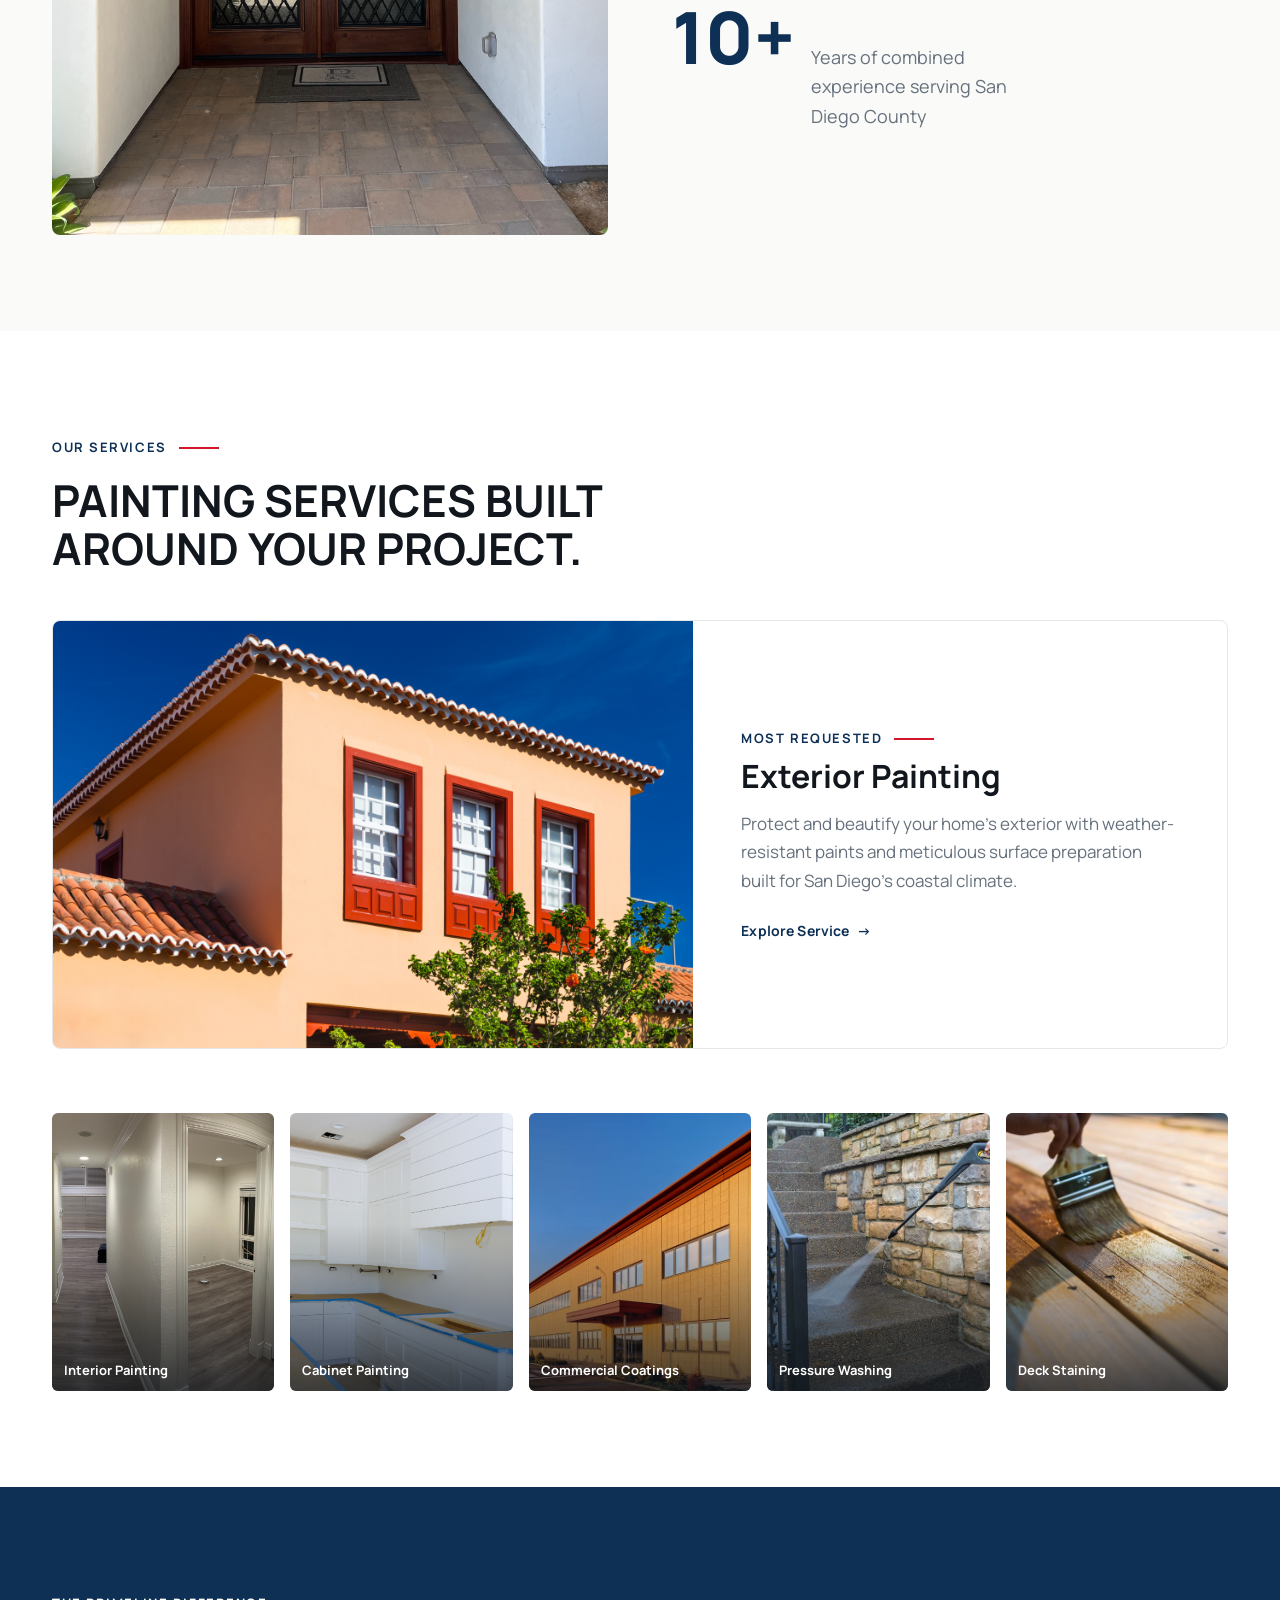
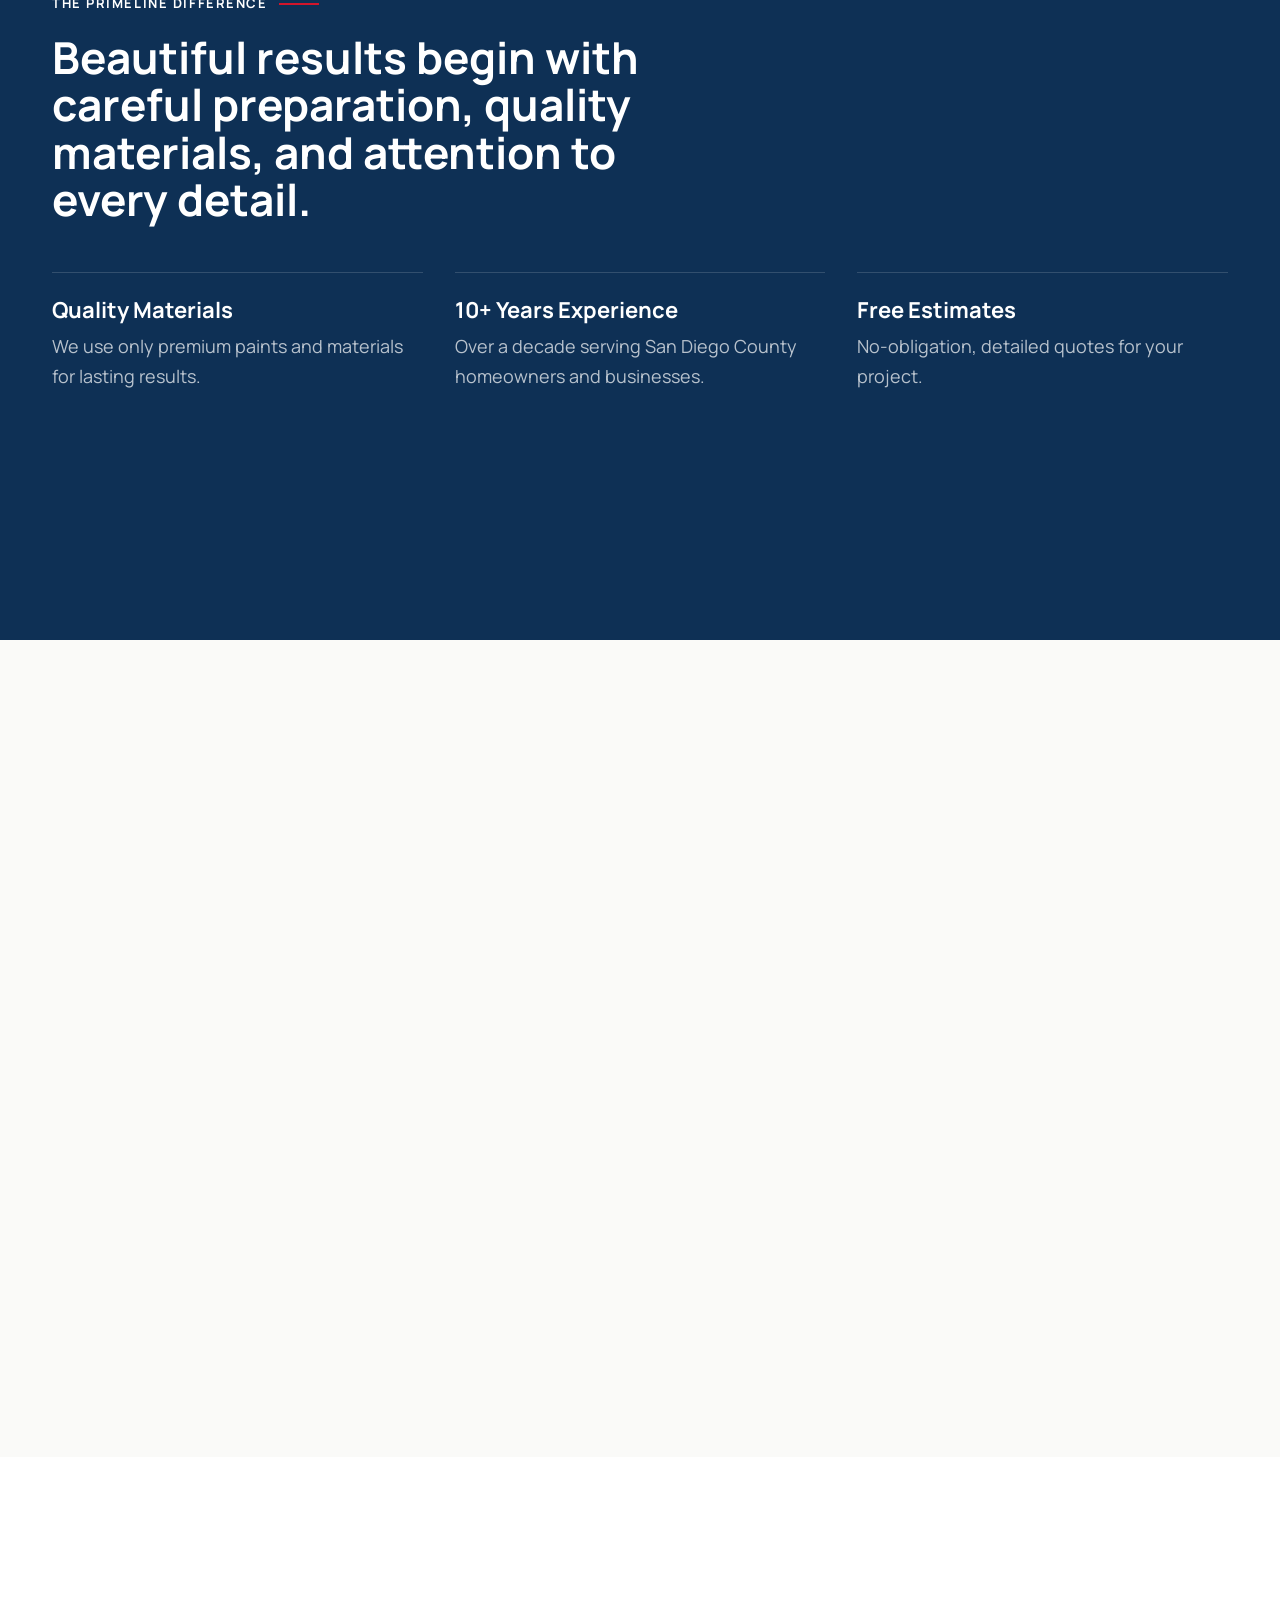
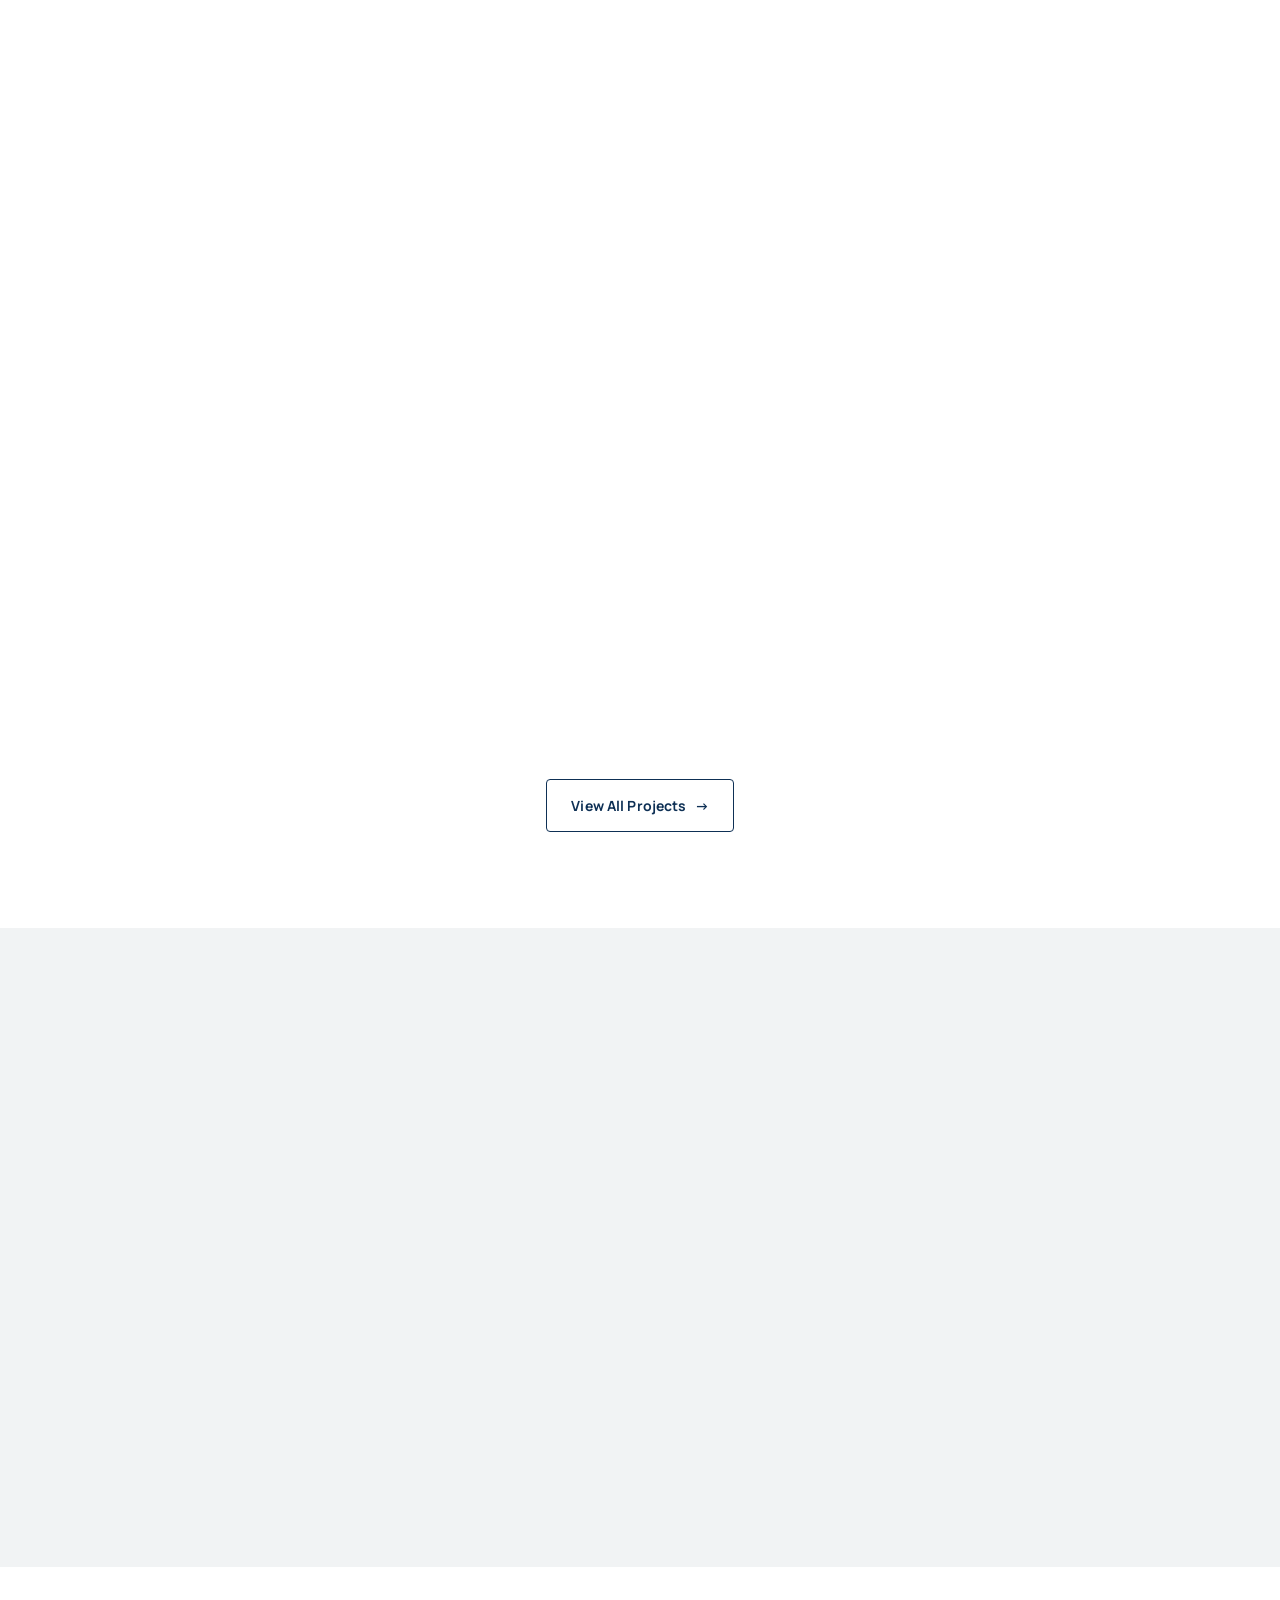
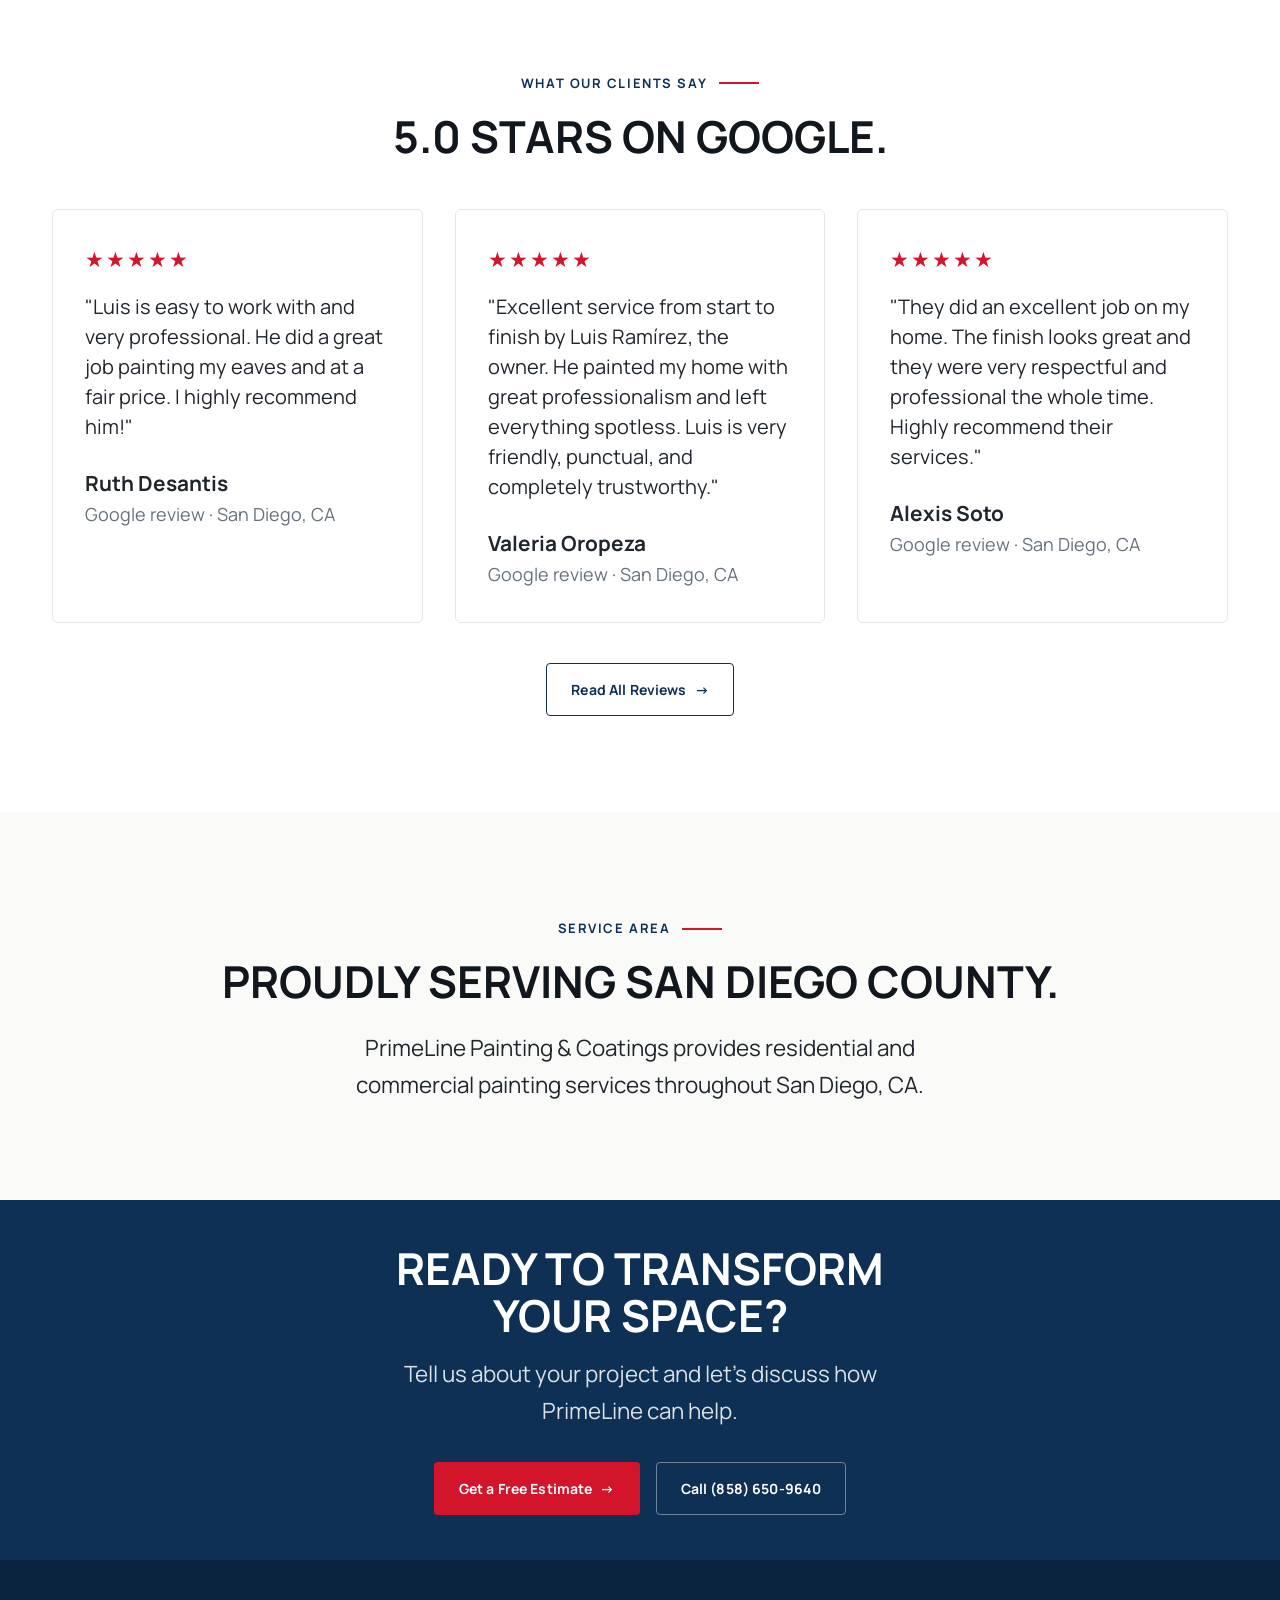
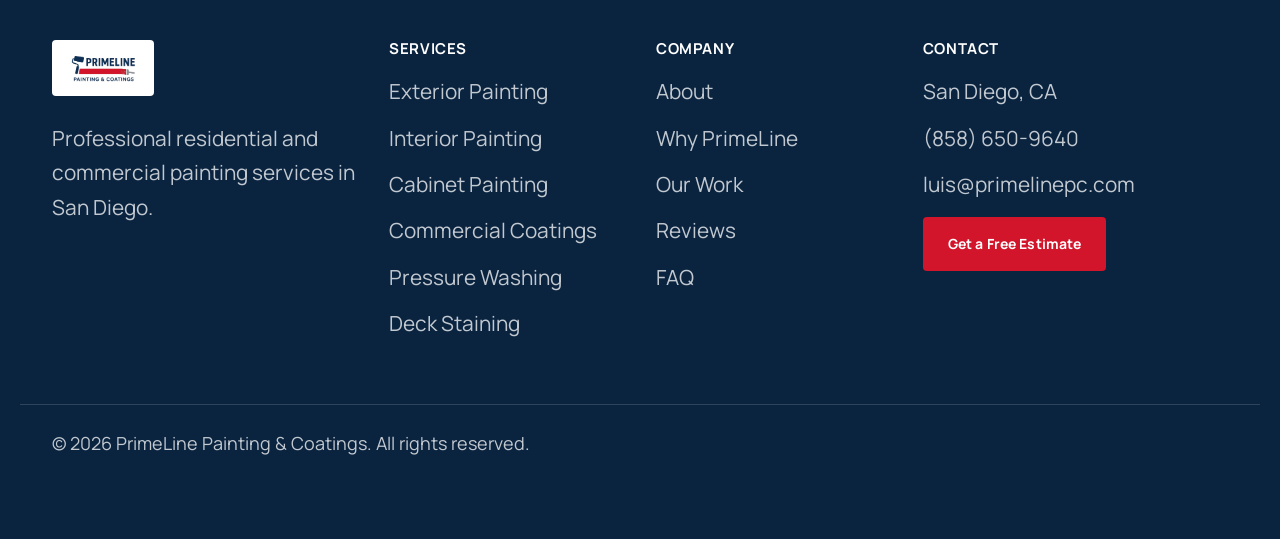
==== commit 56cf9d8d: "Elevate homepage: featured stat, process, and gallery sections" ====
--- a/index.html
+++ b/index.html
@@ -187,8 +187,11 @@
       <div class="reveal">
         <span class="eyebrow">Our Philosophy</span>
         <h2>BUILT ON EXPERIENCE.<br>DEFINED BY QUALITY.</h2>
-        <p class="body-lg" style="margin-top: var(--sp-24)">PrimeLine Painting &amp; Coatings provides residential and commercial painting services throughout San Diego County.</p>
-        <p style="margin-top: var(--sp-16); color: var(--pl-slate)">With a combined 10 years of experience, we emphasize precision, performance, and protection — ensuring every project surpasses expectations and offers long-lasting beauty and durability.</p>
+        <p class="body-lg" style="margin-top: var(--sp-24)">PrimeLine Painting &amp; Coatings provides residential and commercial painting services throughout San Diego County. We emphasize precision, performance, and protection — ensuring every project surpasses expectations.</p>
+        <div class="intro-stat">
+          <span class="intro-stat__number">10+</span>
+          <span class="intro-stat__label">Years of combined experience serving San Diego County</span>
+        </div>
       </div>
     </div>
   </section>
@@ -279,30 +282,35 @@
         <span class="eyebrow">Our Process</span>
         <h2 style="margin-top:var(--sp-16)">FROM FIRST CONVERSATION TO FINAL WALKTHROUGH.</h2>
       </div>
-      <div class="process-grid">
-        <div class="process-step reveal">
-          <div class="process-step__number">01</div>
-          <div class="process-step__rule"></div>
-          <h4>Consultation</h4>
-          <p>Understand the property, goals, surfaces, timeline, and expectations.</p>
-        </div>
-        <div class="process-step reveal">
-          <div class="process-step__number">02</div>
-          <div class="process-step__rule"></div>
-          <h4>Preparation</h4>
-          <p>Protect surrounding areas, repair imperfections, clean, sand, scrape, and prime where necessary.</p>
-        </div>
-        <div class="process-step reveal">
-          <div class="process-step__number">03</div>
-          <div class="process-step__rule"></div>
-          <h4>Painting</h4>
-          <p>Apply premium materials using professional techniques and attention to detail.</p>
-        </div>
-        <div class="process-step reveal">
-          <div class="process-step__number">04</div>
-          <div class="process-step__rule"></div>
-          <h4>Final Walkthrough</h4>
-          <p>Inspect the completed project, address touch-ups, clean the site, and ensure satisfaction.</p>
+      <div class="process-layout">
+        <div class="process-featured reveal">
+          <div class="process-featured__number">01</div>
+          <div class="process-featured__rule"></div>
+          <h3>Consultation</h3>
+          <p>We start by understanding the property, your goals, the surfaces involved, timeline, and expectations — the foundation every accurate estimate and successful project is built on.</p>
+        </div>
+        <div class="process-list reveal">
+          <div class="process-list__item">
+            <div class="process-list__number">02</div>
+            <div>
+              <h4>Preparation</h4>
+              <p>Protect surrounding areas, repair imperfections, clean, sand, scrape, and prime where necessary.</p>
+            </div>
+          </div>
+          <div class="process-list__item">
+            <div class="process-list__number">03</div>
+            <div>
+              <h4>Painting</h4>
+              <p>Apply premium materials using professional techniques and attention to detail.</p>
+            </div>
+          </div>
+          <div class="process-list__item">
+            <div class="process-list__number">04</div>
+            <div>
+              <h4>Final Walkthrough</h4>
+              <p>Inspect the completed project, address touch-ups, clean the site, and ensure satisfaction.</p>
+            </div>
+          </div>
         </div>
       </div>
     </div>
@@ -315,12 +323,12 @@
         <span class="eyebrow">Featured Work</span>
         <h2 style="margin-top:var(--sp-16)">CRAFTSMANSHIP YOU CAN SEE.</h2>
       </div>
-      <div class="gallery-grid reveal">
-        <a class="gallery-item gallery-item--wide" href="our-work.html"><img src="assets/images/work-1.jpg" alt="Completed interior painting project" loading="lazy"></a>
-        <a class="gallery-item" href="our-work.html"><img src="assets/images/work-2.jpg" alt="Kitchen cabinet painting project" loading="lazy"></a>
-        <a class="gallery-item" href="our-work.html"><img src="assets/images/work-3.jpg" alt="Bedroom interior painting project" loading="lazy"></a>
-        <a class="gallery-item" href="our-work.html"><img src="assets/images/work-4.jpg" alt="Entryway and trim painting detail" loading="lazy"></a>
-        <a class="gallery-item gallery-item--wide" href="our-work.html"><img src="assets/images/work-5.jpg" alt="Exterior home painting project" loading="lazy"></a>
+      <div class="gallery-layout reveal">
+        <a class="gallery-hero" href="our-work.html"><img src="assets/images/work-1.jpg" alt="Completed interior painting project" loading="lazy"></a>
+        <div class="gallery-side">
+          <a class="gallery-item" href="our-work.html"><img src="assets/images/work-2.jpg" alt="Kitchen cabinet painting project" loading="lazy"></a>
+          <a class="gallery-item" href="our-work.html"><img src="assets/images/work-5.jpg" alt="Exterior home painting project" loading="lazy"></a>
+        </div>
       </div>
       <div style="text-align:center; margin-top:var(--sp-40)">
         <a href="our-work.html" class="btn btn--secondary">View All Projects <span class="arrow">→</span></a>
--- a/css/components.css
+++ b/css/components.css
@@ -443,6 +443,51 @@
 .process-step h4 { margin-bottom: var(--sp-8); }
 .process-step p { color: var(--pl-slate); font-size: var(--fs-body-sm); }
 
+/* Featured process step (01) + quiet list of the remaining steps */
+.process-layout {
+  display: grid;
+  grid-template-columns: 1fr;
+  gap: var(--sp-48);
+}
+@media (min-width: 1024px) {
+  .process-layout { grid-template-columns: 5fr 7fr; gap: var(--sp-80); }
+}
+.process-featured__number {
+  font-size: 6rem;
+  font-weight: 800;
+  color: var(--pl-navy);
+  line-height: 1;
+}
+.process-featured__rule {
+  width: 48px;
+  height: 3px;
+  background: var(--pl-red);
+  margin: var(--sp-24) 0;
+}
+.process-featured h3 { font-size: 2rem; }
+.process-featured p { color: var(--pl-slate); margin-top: var(--sp-16); max-width: 42ch; }
+
+.process-list {
+  display: flex;
+  flex-direction: column;
+  border-top: var(--border-default);
+}
+.process-list__item {
+  display: grid;
+  grid-template-columns: 56px 1fr;
+  gap: var(--sp-24);
+  padding-block: var(--sp-24);
+  border-bottom: var(--border-default);
+}
+.process-list__number {
+  font-size: 1.25rem;
+  font-weight: 800;
+  color: var(--pl-gray-200);
+  line-height: 1.3;
+}
+.process-list__item h4 { margin-bottom: var(--sp-8); }
+.process-list__item p { color: var(--pl-slate); font-size: var(--fs-body-sm); }
+
 /* ---------- DIFFERENCE / BENEFITS (navy section) ---------- */
 .benefit-grid {
   display: grid;
@@ -480,6 +525,27 @@
 }
 .split__image { border-radius: var(--radius-lg); overflow: hidden; }
 .split__image img { width: 100%; height: 100%; object-fit: cover; }
+
+/* Featured stat pulled out of intro copy — echoes reviews.html's "5.0" treatment */
+.intro-stat {
+  display: flex;
+  align-items: baseline;
+  gap: var(--sp-16);
+  margin-top: var(--sp-32);
+  padding-top: var(--sp-32);
+  border-top: var(--border-default);
+}
+.intro-stat__number {
+  font-size: 4.5rem;
+  font-weight: 800;
+  line-height: 1;
+  color: var(--pl-navy);
+}
+.intro-stat__label {
+  font-size: var(--fs-body-sm);
+  color: var(--pl-slate);
+  max-width: 20ch;
+}
 
 /* ---------- GALLERY ---------- */
 .gallery-filters {
@@ -530,6 +596,40 @@
 }
 .gallery-item:hover img { transform: scale(1.02); }
 
+/* Asymmetric featured-work layout: one large hero image + a quieter side column */
+.gallery-layout {
+  display: grid;
+  grid-template-columns: 1fr;
+  gap: var(--sp-16);
+}
+@media (min-width: 768px) {
+  .gallery-layout { grid-template-columns: 3fr 2fr; gap: var(--sp-24); }
+}
+.gallery-hero {
+  border-radius: var(--radius-sm);
+  overflow: hidden;
+  aspect-ratio: 4/3;
+  cursor: pointer;
+}
+@media (min-width: 768px) { .gallery-hero { aspect-ratio: auto; height: 100%; } }
+.gallery-hero img {
+  width: 100%; height: 100%; object-fit: cover;
+  transition: transform 400ms ease;
+}
+.gallery-hero:hover img { transform: scale(1.02); }
+.gallery-side {
+  display: grid;
+  grid-template-columns: repeat(2, 1fr);
+  gap: var(--sp-16);
+}
+@media (min-width: 768px) {
+  .gallery-side { grid-template-columns: 1fr; gap: var(--sp-24); }
+}
+.gallery-side .gallery-item { aspect-ratio: 4/3; }
+@media (min-width: 768px) {
+  .gallery-side .gallery-item { aspect-ratio: 16/10; }
+}
+
 /* ---------- BEFORE / AFTER SLIDER ---------- */
 .ba-slider {
   position: relative;
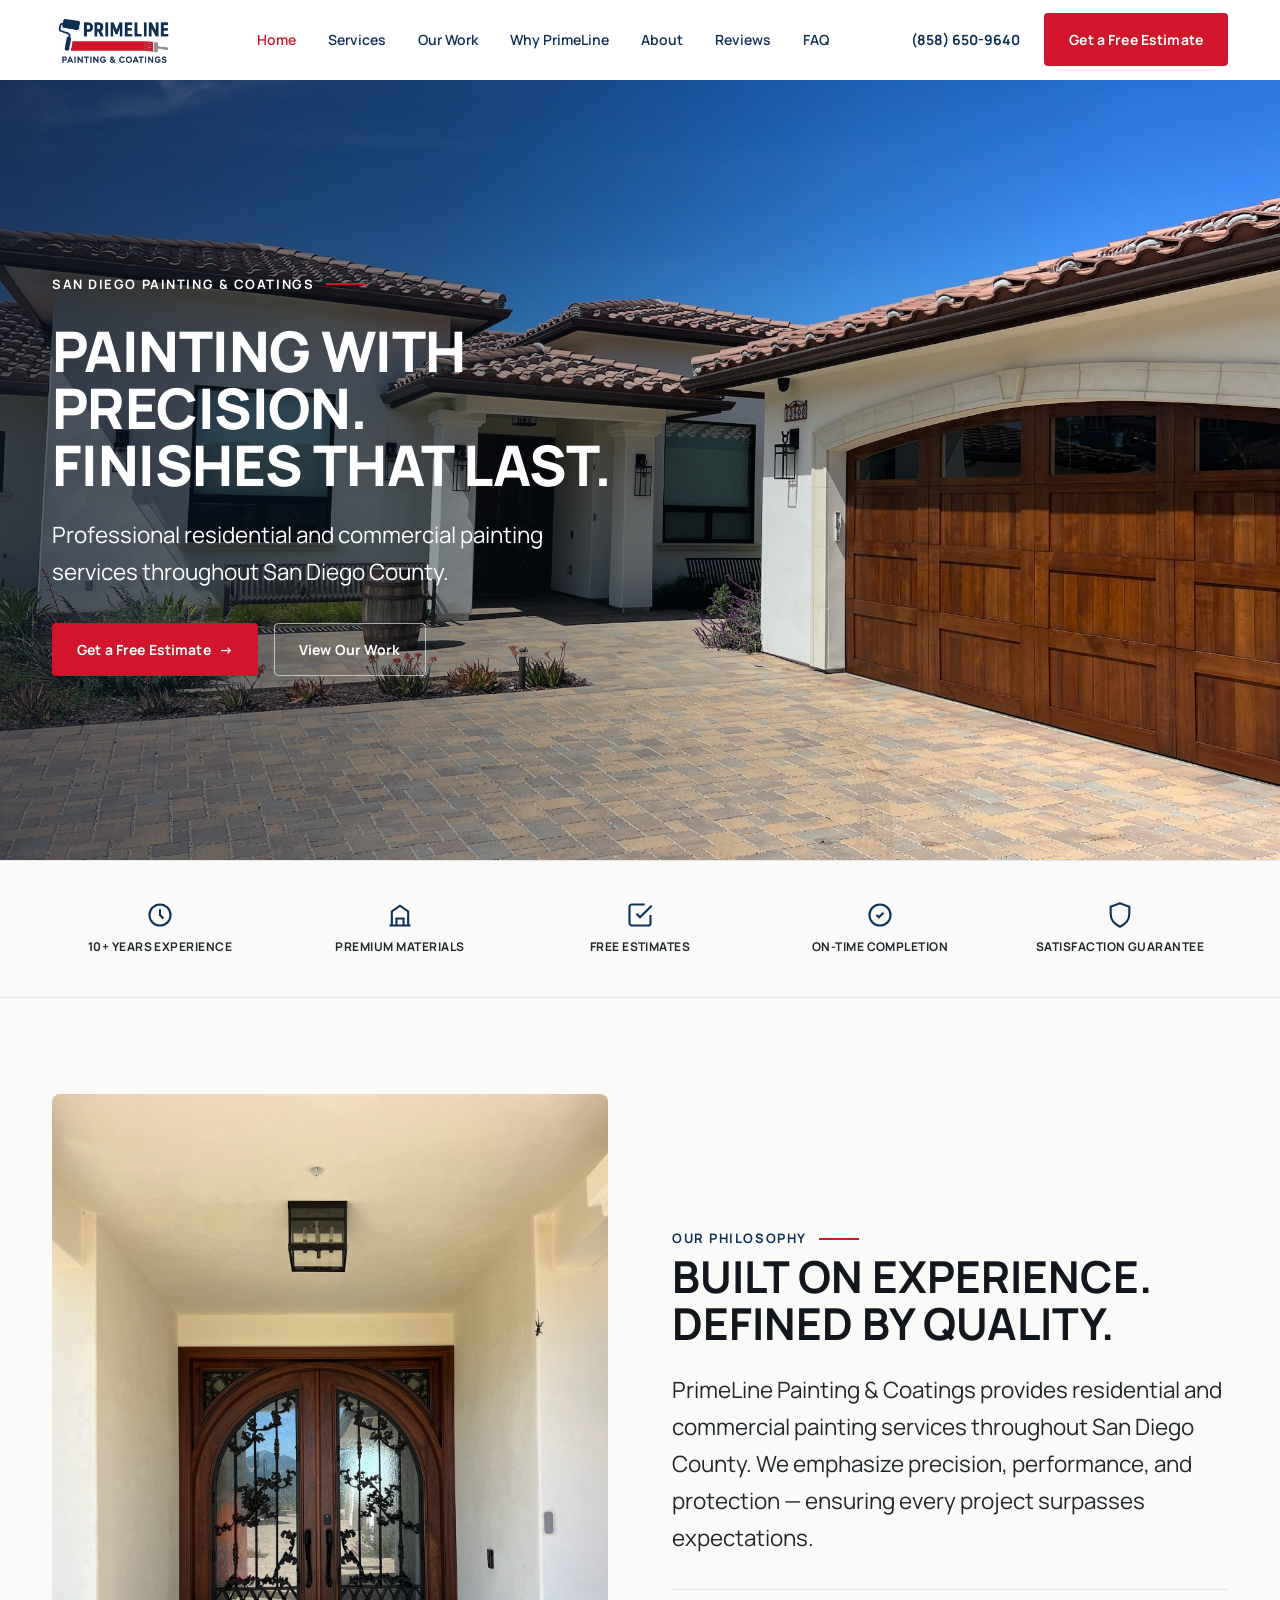
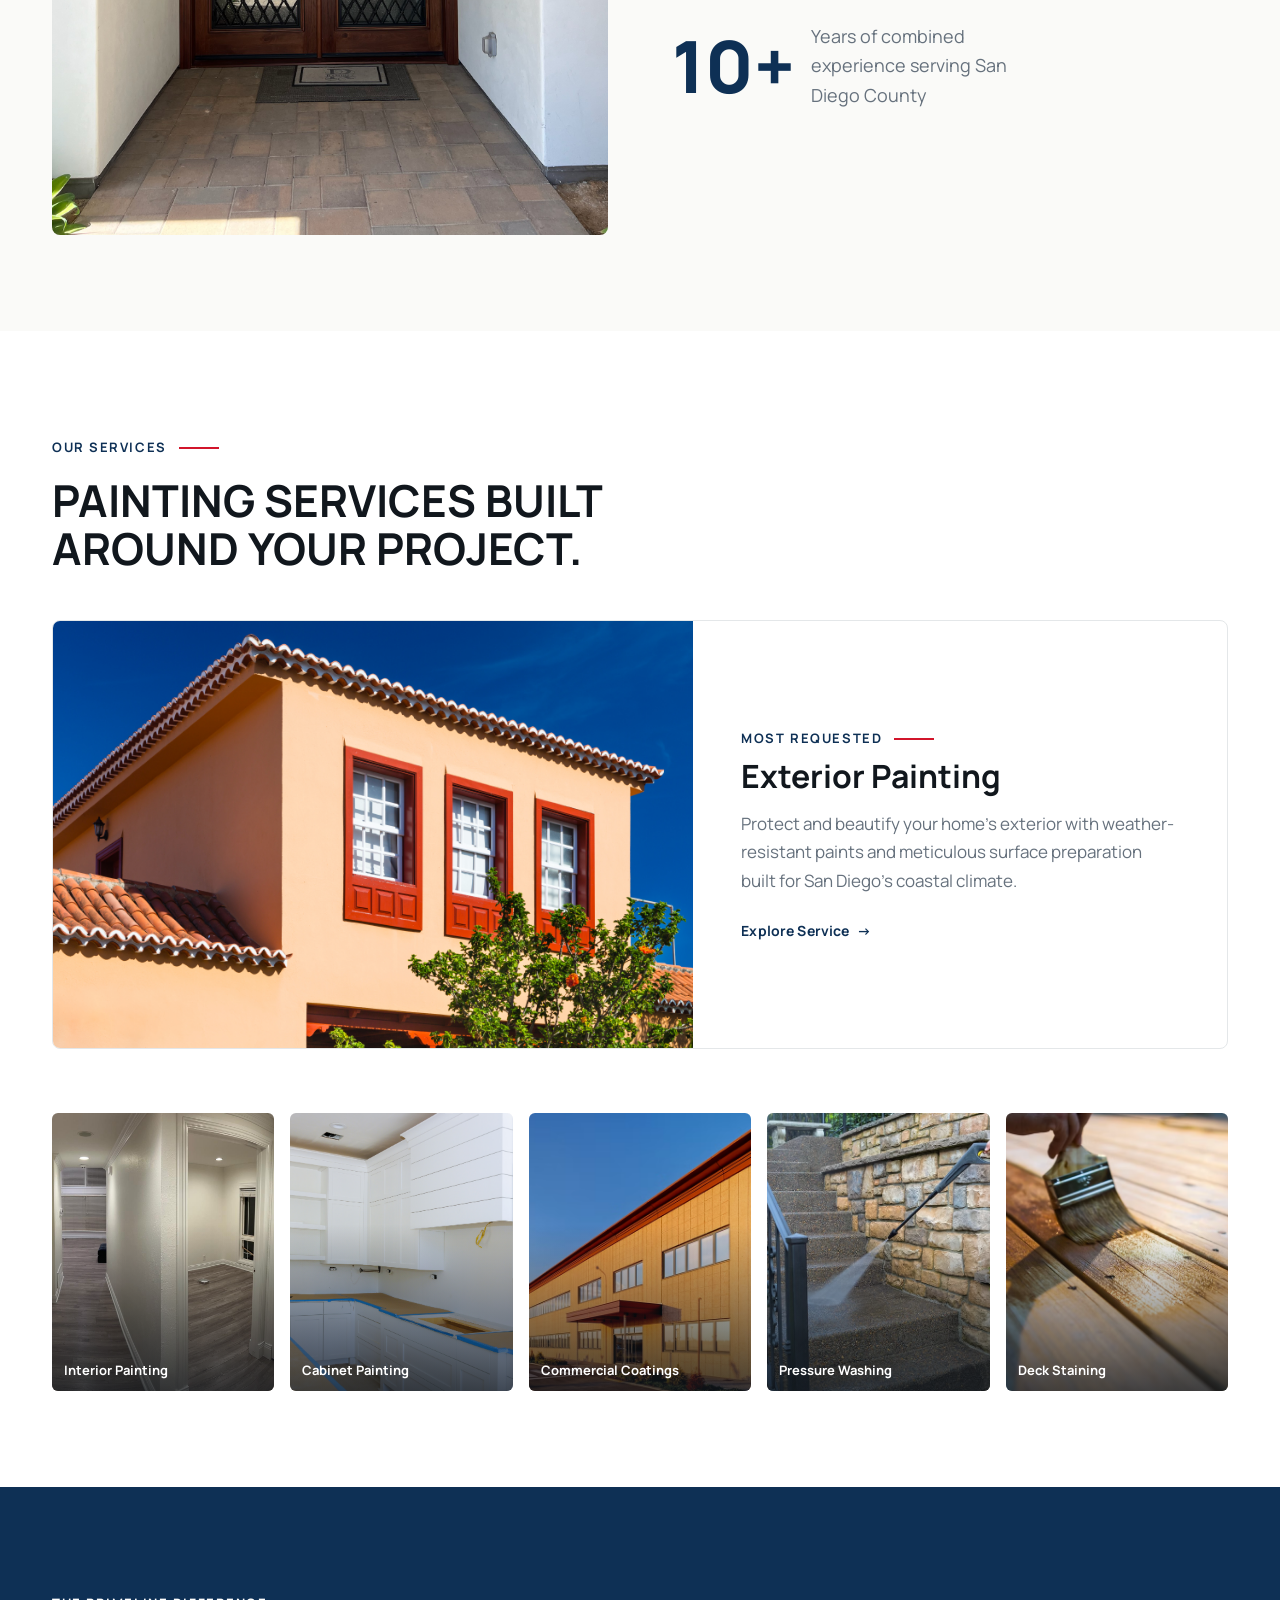
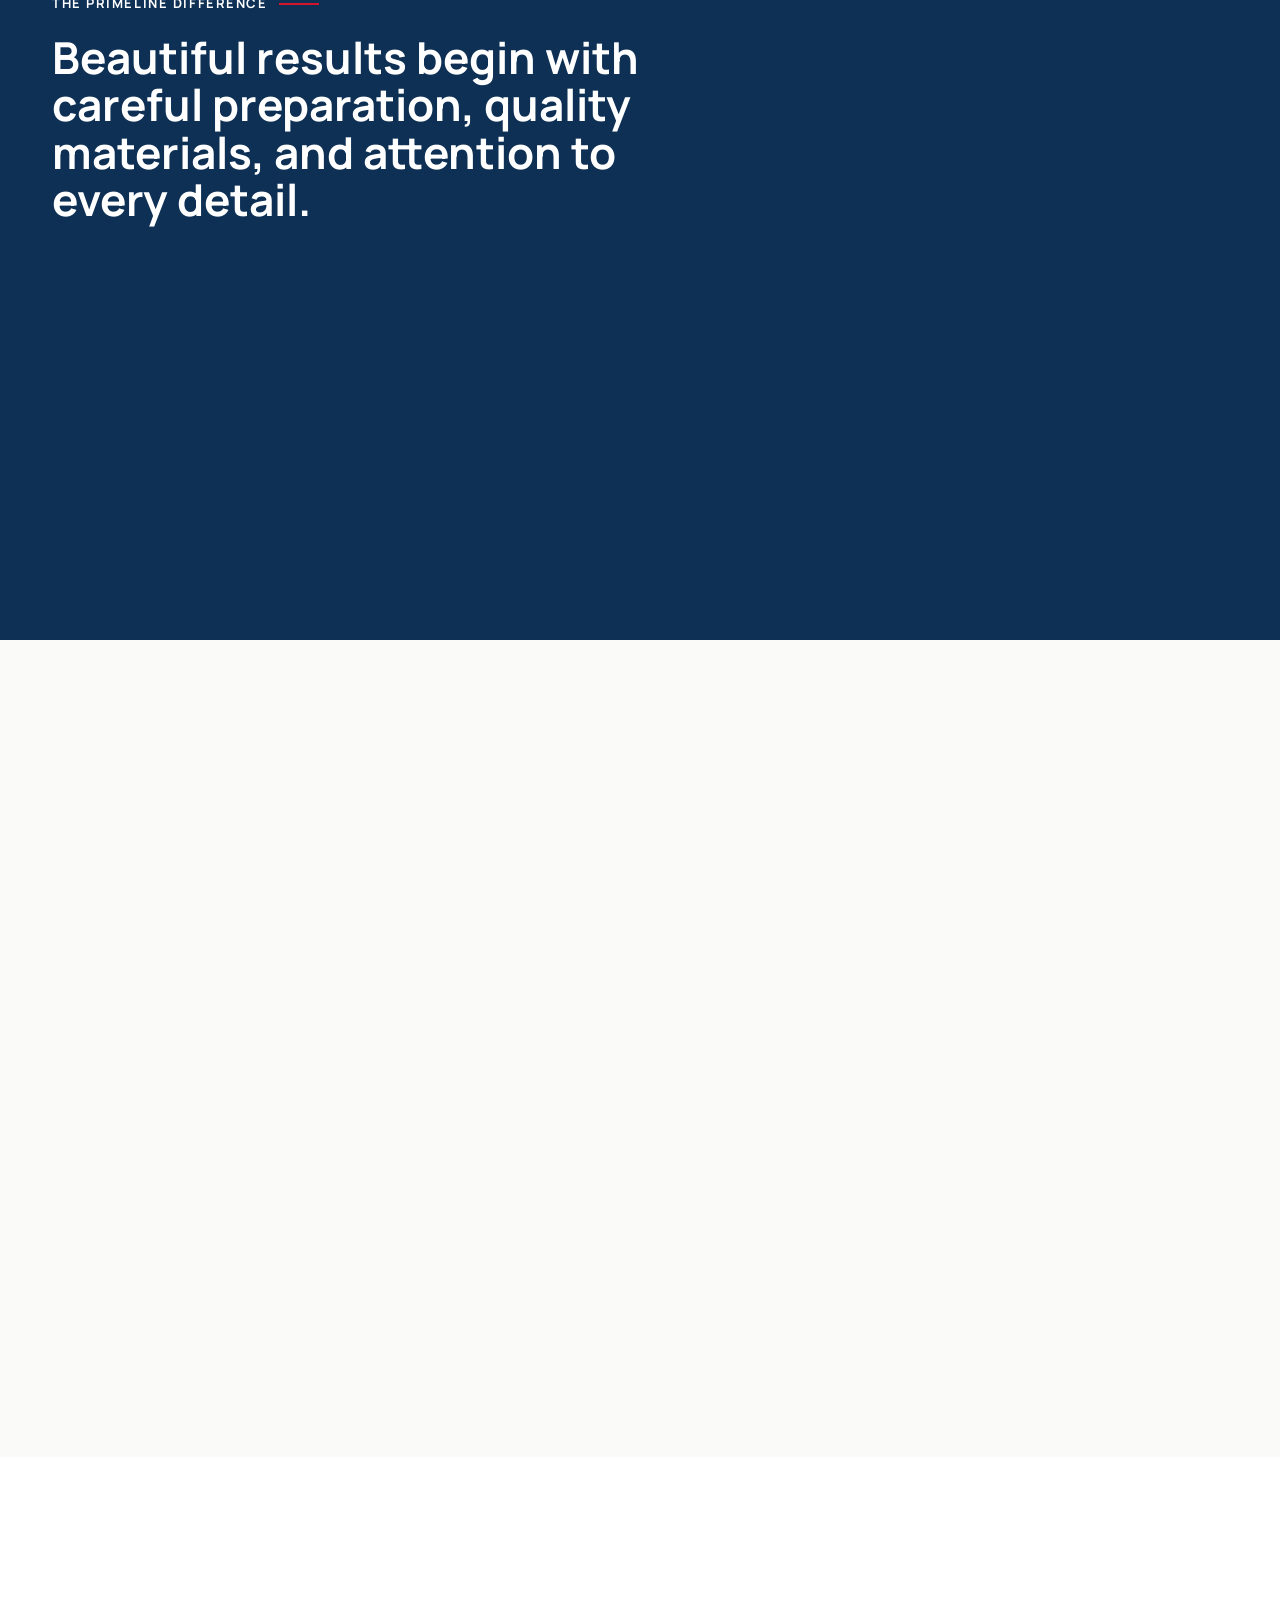
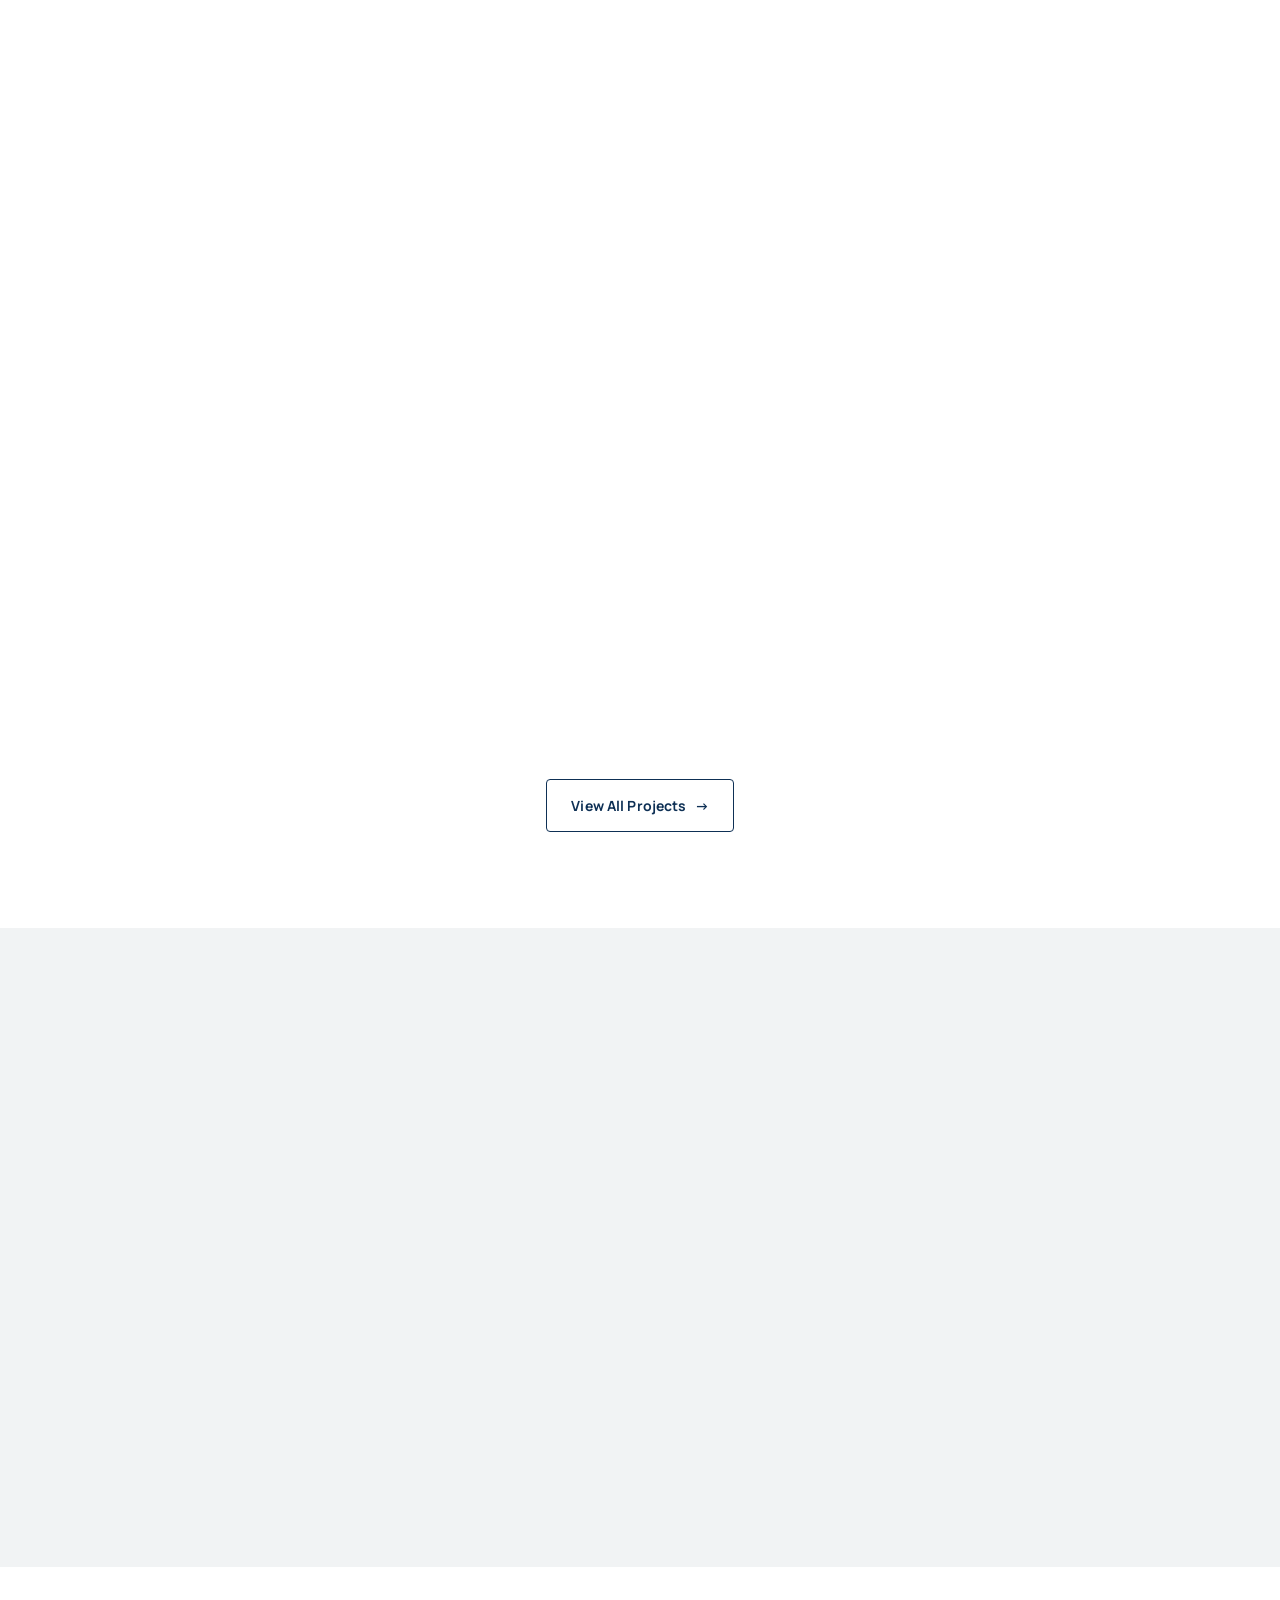
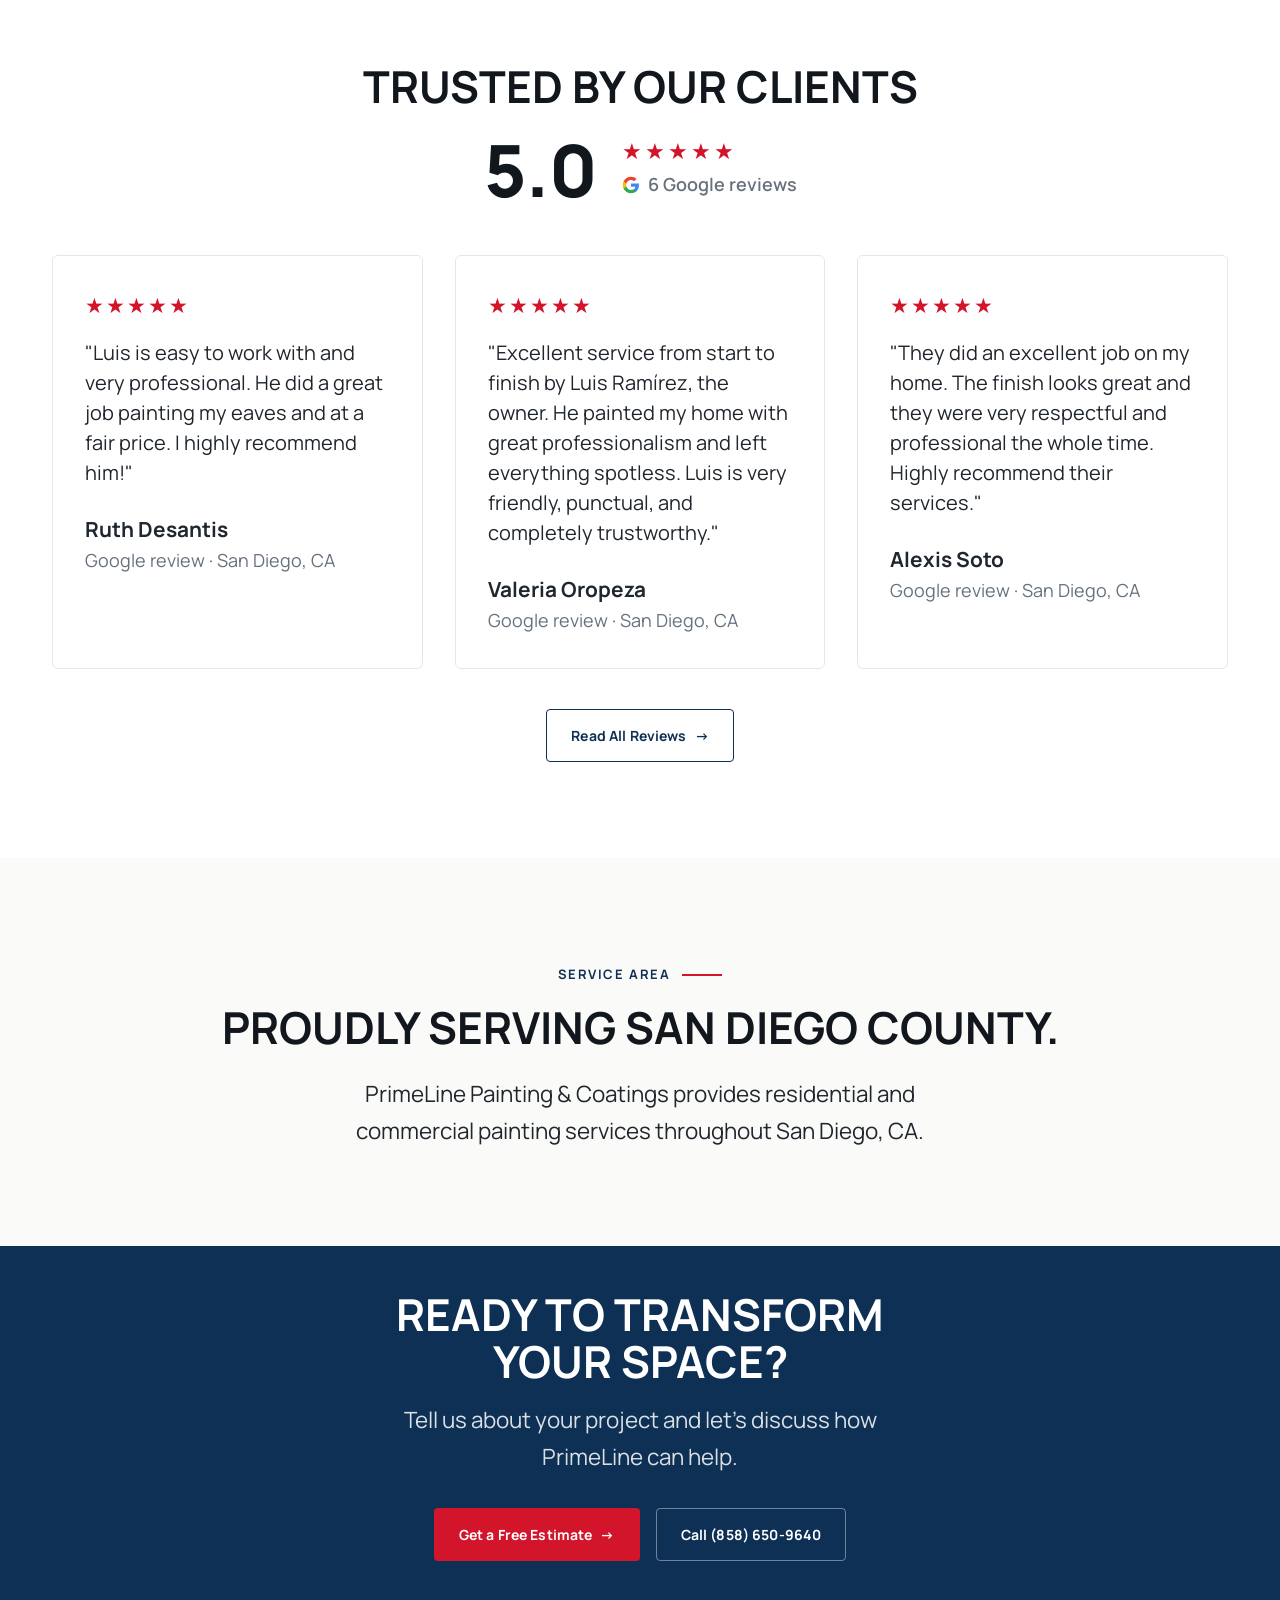
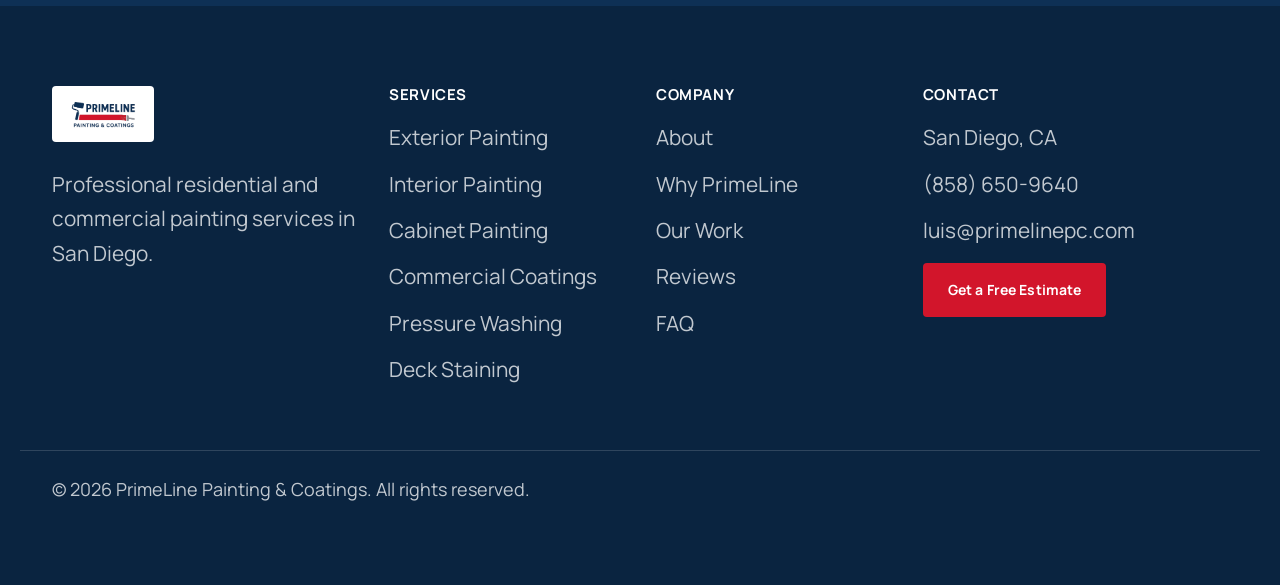
==== commit 5120d2d0: "Elevate homepage sections, add count-up and trust-bar animations, fix contrast and reveal timing" ====
--- a/index.html
+++ b/index.html
@@ -155,23 +155,23 @@
   <!-- TRUST BAR -->
   <section class="trust-bar">
     <div class="container trust-bar__grid">
-      <div class="trust-bar__item">
+      <div class="trust-bar__item reveal reveal--left">
         <svg viewBox="0 0 24 24" fill="none" stroke-width="1.8"><circle cx="12" cy="12" r="9"/><path d="M12 7v5l3 3"/></svg>
         <span>10+ Years Experience</span>
       </div>
-      <div class="trust-bar__item">
+      <div class="trust-bar__item reveal reveal--left">
         <svg viewBox="0 0 24 24" fill="none" stroke-width="1.8"><path d="M3 21h18M5 21V9l7-5 7 5v12M9 21v-6h6v6"/></svg>
         <span>Premium Materials</span>
       </div>
-      <div class="trust-bar__item">
+      <div class="trust-bar__item reveal reveal--left">
         <svg viewBox="0 0 24 24" fill="none" stroke-width="1.8"><path d="M9 11l3 3L22 4"/><path d="M21 12v7a2 2 0 0 1-2 2H5a2 2 0 0 1-2-2V5a2 2 0 0 1 2-2h11"/></svg>
         <span>Free Estimates</span>
       </div>
-      <div class="trust-bar__item">
+      <div class="trust-bar__item reveal reveal--left">
         <svg viewBox="0 0 24 24" fill="none" stroke-width="1.8"><circle cx="12" cy="12" r="9"/><path d="m9 12 2 2 4-4"/></svg>
         <span>On-Time Completion</span>
       </div>
-      <div class="trust-bar__item">
+      <div class="trust-bar__item reveal reveal--left">
         <svg viewBox="0 0 24 24" fill="none" stroke-width="1.8"><path d="M12 2 4 5v6c0 5 3.4 9 8 11 4.6-2 8-6 8-11V5l-8-3Z"/></svg>
         <span>Satisfaction Guarantee</span>
       </div>
@@ -189,7 +189,7 @@
         <h2>BUILT ON EXPERIENCE.<br>DEFINED BY QUALITY.</h2>
         <p class="body-lg" style="margin-top: var(--sp-24)">PrimeLine Painting &amp; Coatings provides residential and commercial painting services throughout San Diego County. We emphasize precision, performance, and protection — ensuring every project surpasses expectations.</p>
         <div class="intro-stat">
-          <span class="intro-stat__number">10+</span>
+          <span class="intro-stat__number"><span class="intro-stat__count" data-count-to="10">0</span>+</span>
           <span class="intro-stat__label">Years of combined experience serving San Diego County</span>
         </div>
       </div>
@@ -356,8 +356,22 @@
   <section class="section bg-white">
     <div class="container">
       <div class="reveal" style="max-width:640px; margin: 0 auto var(--sp-48); text-align:center">
-        <span class="eyebrow" style="justify-content:center">What Our Clients Say</span>
-        <h2 style="margin-top:var(--sp-16)">5.0 STARS ON GOOGLE.</h2>
+        <h2>TRUSTED BY OUR CLIENTS</h2>
+        <div class="reviews-rating" style="margin-top:var(--sp-24); justify-content:center">
+          <span class="reviews-rating__score">5.0</span>
+          <div class="reviews-rating__detail">
+            <div class="reviews-rating__stars">★★★★★</div>
+            <div class="reviews-rating__label">
+              <svg class="reviews-rating__google-mark" viewBox="0 0 48 48" xmlns="http://www.w3.org/2000/svg" aria-hidden="true">
+                <path fill="#4285F4" d="M45.12 24.5c0-1.56-.14-3.06-.4-4.5H24v8.51h11.84c-.51 2.75-2.06 5.08-4.39 6.64v5.52h7.11c4.16-3.83 6.56-9.47 6.56-16.17z"/>
+                <path fill="#34A853" d="M24 46c5.94 0 10.92-1.97 14.56-5.33l-7.11-5.52c-1.97 1.32-4.49 2.1-7.45 2.1-5.73 0-10.58-3.87-12.31-9.07H4.34v5.7C7.96 41.07 15.4 46 24 46z"/>
+                <path fill="#FBBC05" d="M11.69 28.18C11.25 26.86 11 25.45 11 24s.25-2.86.69-4.18v-5.7H4.34C2.85 17.09 2 20.45 2 24s.85 6.91 2.34 9.88l7.35-5.7z"/>
+                <path fill="#EA4335" d="M24 10.75c3.23 0 6.13 1.11 8.41 3.29l6.31-6.31C34.91 4.18 29.93 2 24 2 15.4 2 7.96 6.93 4.34 14.12l7.35 5.7c1.73-5.2 6.58-9.07 12.31-9.07z"/>
+              </svg>
+              <span>6 Google reviews</span>
+            </div>
+          </div>
+        </div>
       </div>
       <div class="testimonial-grid">
         <div class="testimonial-card reveal">
--- a/css/base.css
+++ b/css/base.css
@@ -141,3 +141,16 @@
   opacity: 1;
   transform: translateY(0);
 }
+
+/* Horizontal variant: fades in left-to-right, used for in-sequence item groups */
+.reveal--left {
+  transform: translateX(-16px);
+}
+.reveal--left.is-visible {
+  transform: translateX(0);
+}
+.trust-bar__item.reveal--left:nth-child(1) { transition-delay: 0ms; }
+.trust-bar__item.reveal--left:nth-child(2) { transition-delay: 90ms; }
+.trust-bar__item.reveal--left:nth-child(3) { transition-delay: 180ms; }
+.trust-bar__item.reveal--left:nth-child(4) { transition-delay: 270ms; }
+.trust-bar__item.reveal--left:nth-child(5) { transition-delay: 360ms; }
--- a/css/components.css
+++ b/css/components.css
@@ -482,7 +482,7 @@
 .process-list__number {
   font-size: 1.25rem;
   font-weight: 800;
-  color: var(--pl-gray-200);
+  color: var(--pl-slate);
   line-height: 1.3;
 }
 .process-list__item h4 { margin-bottom: var(--sp-8); }
@@ -529,7 +529,7 @@
 /* Featured stat pulled out of intro copy — echoes reviews.html's "5.0" treatment */
 .intro-stat {
   display: flex;
-  align-items: baseline;
+  align-items: center;
   gap: var(--sp-16);
   margin-top: var(--sp-32);
   padding-top: var(--sp-32);
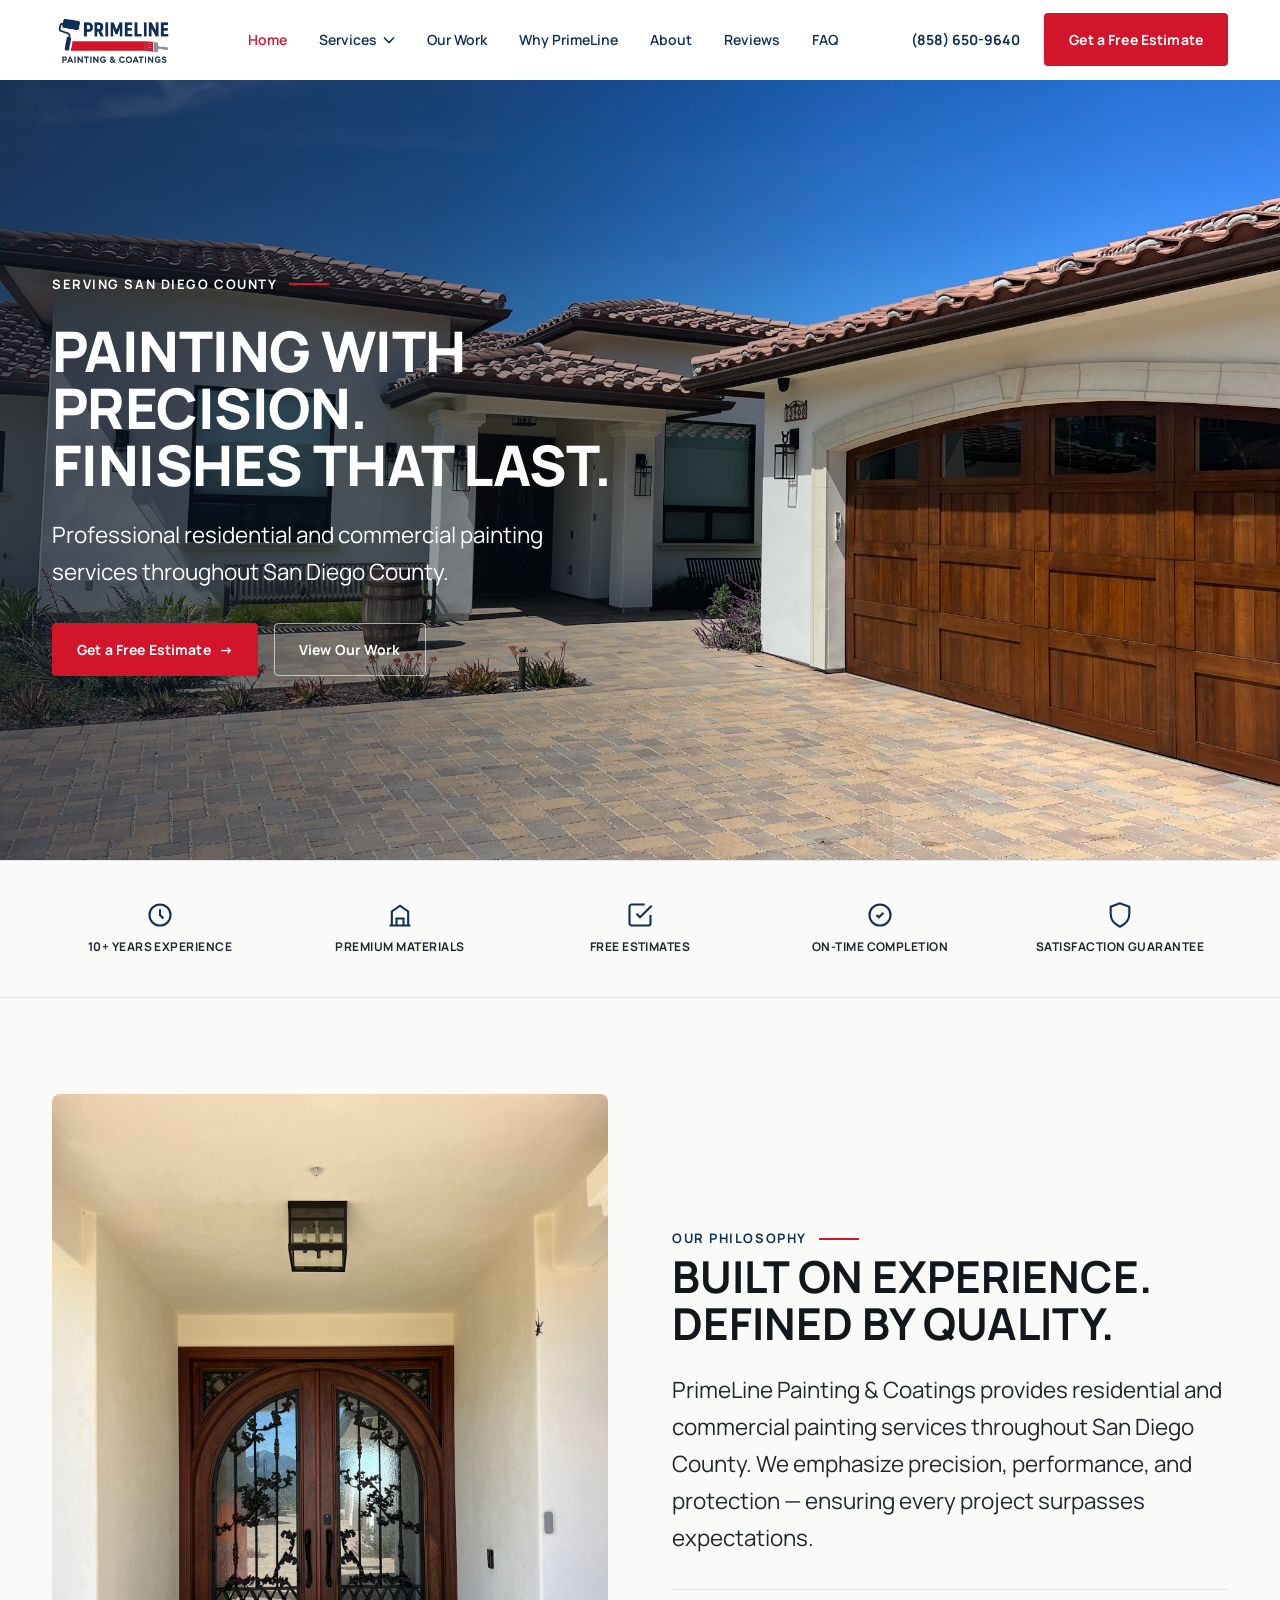
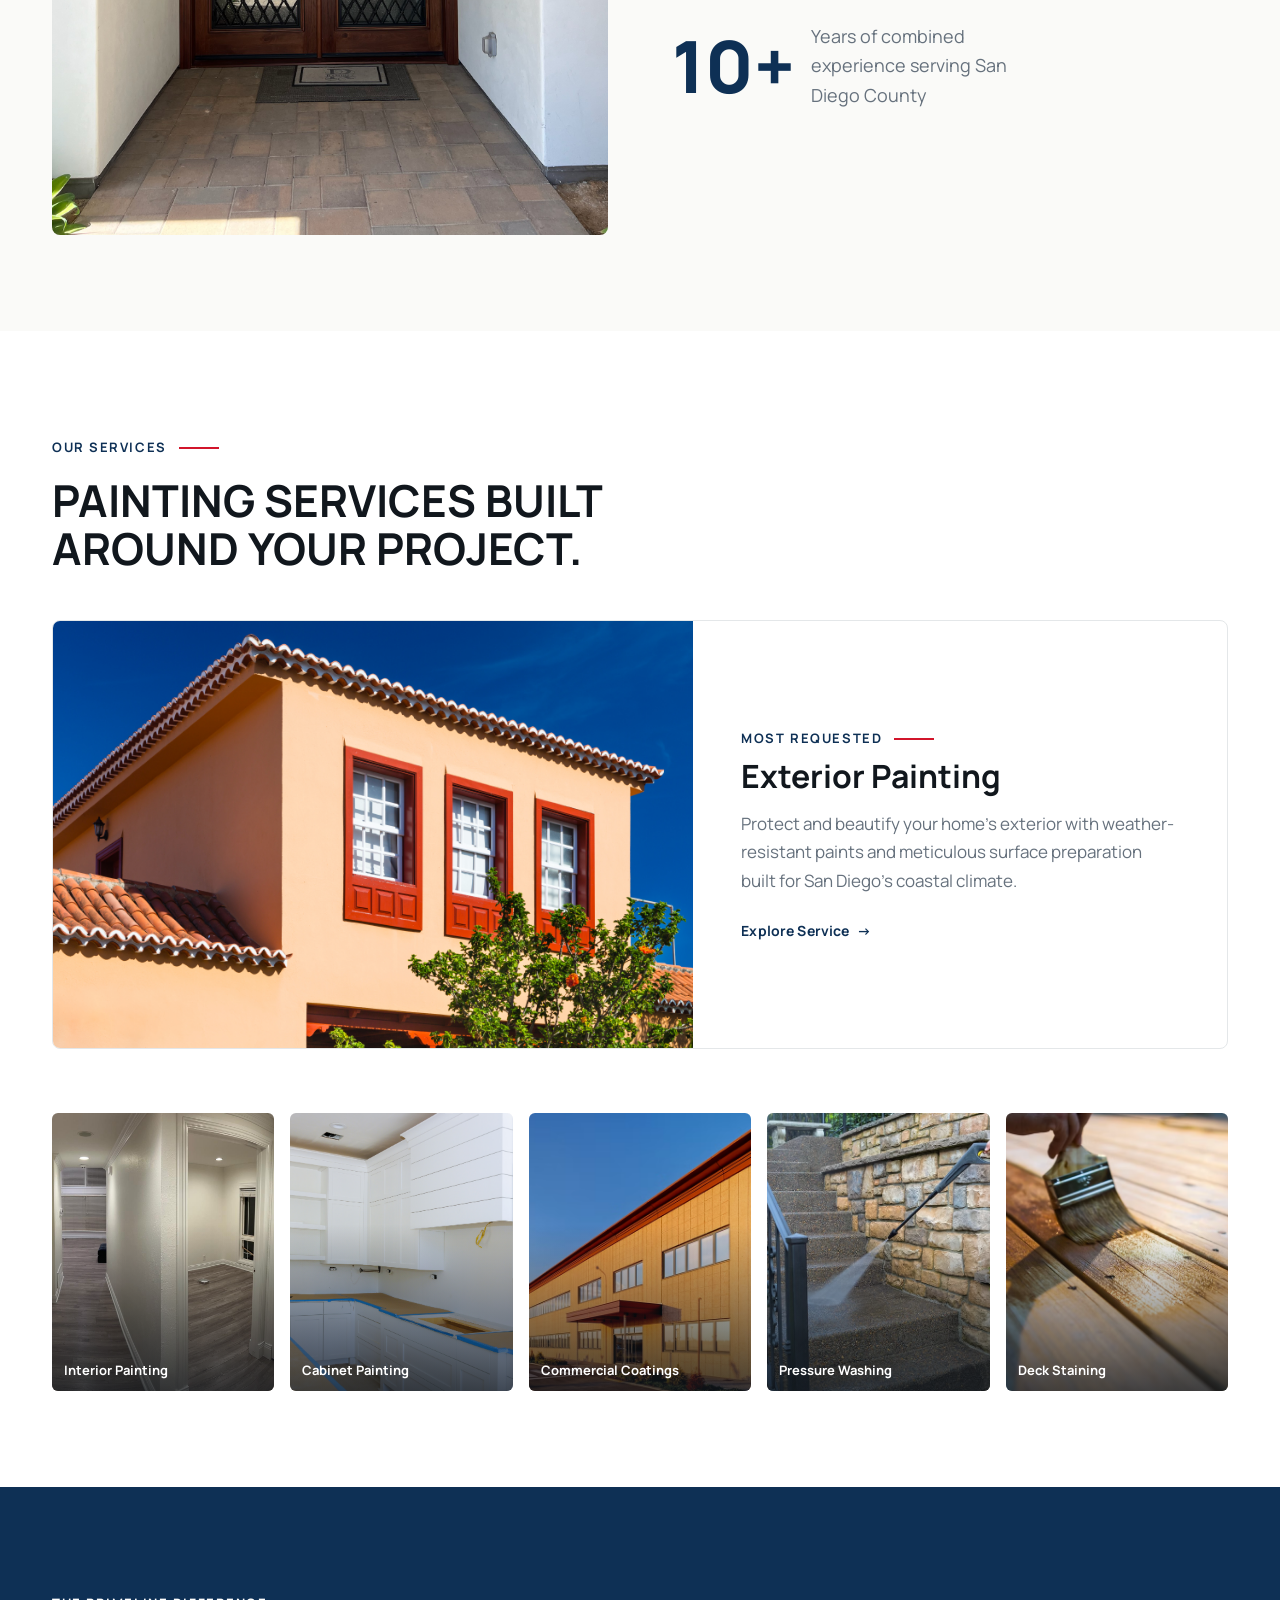
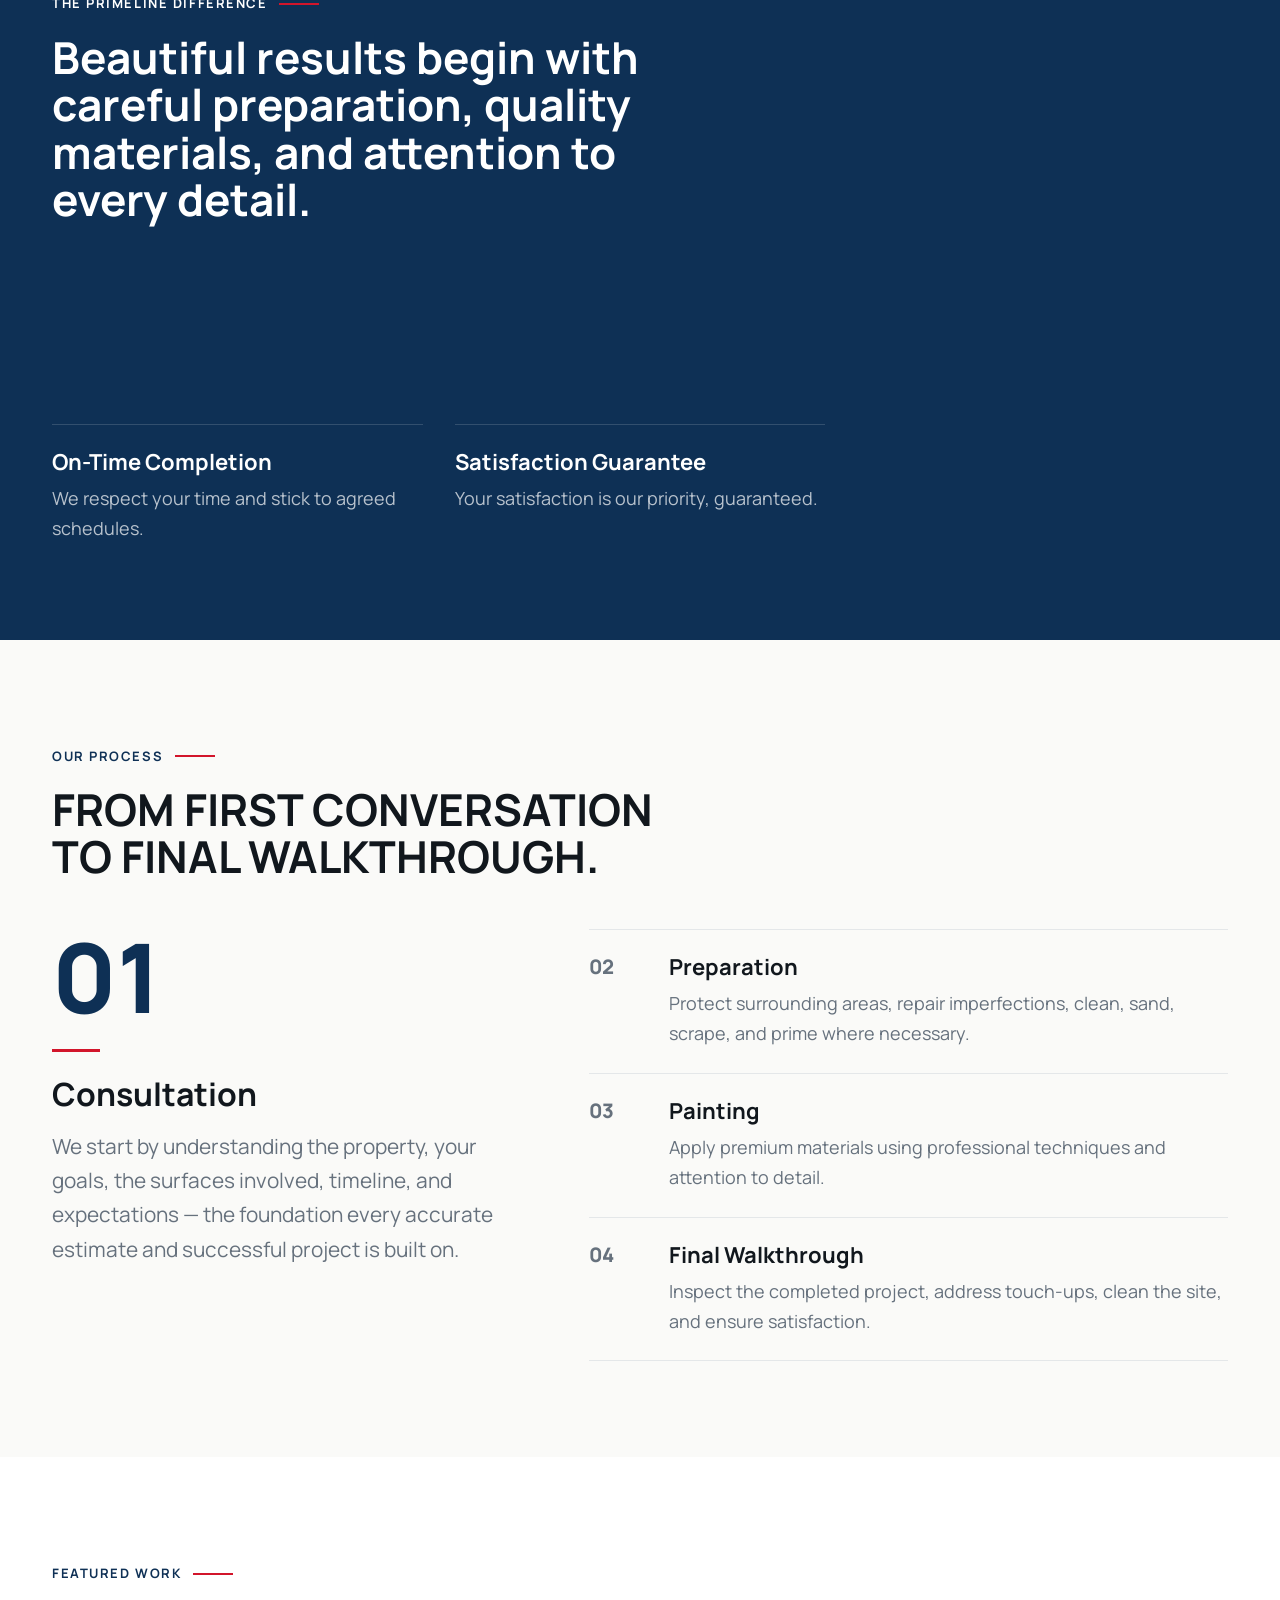
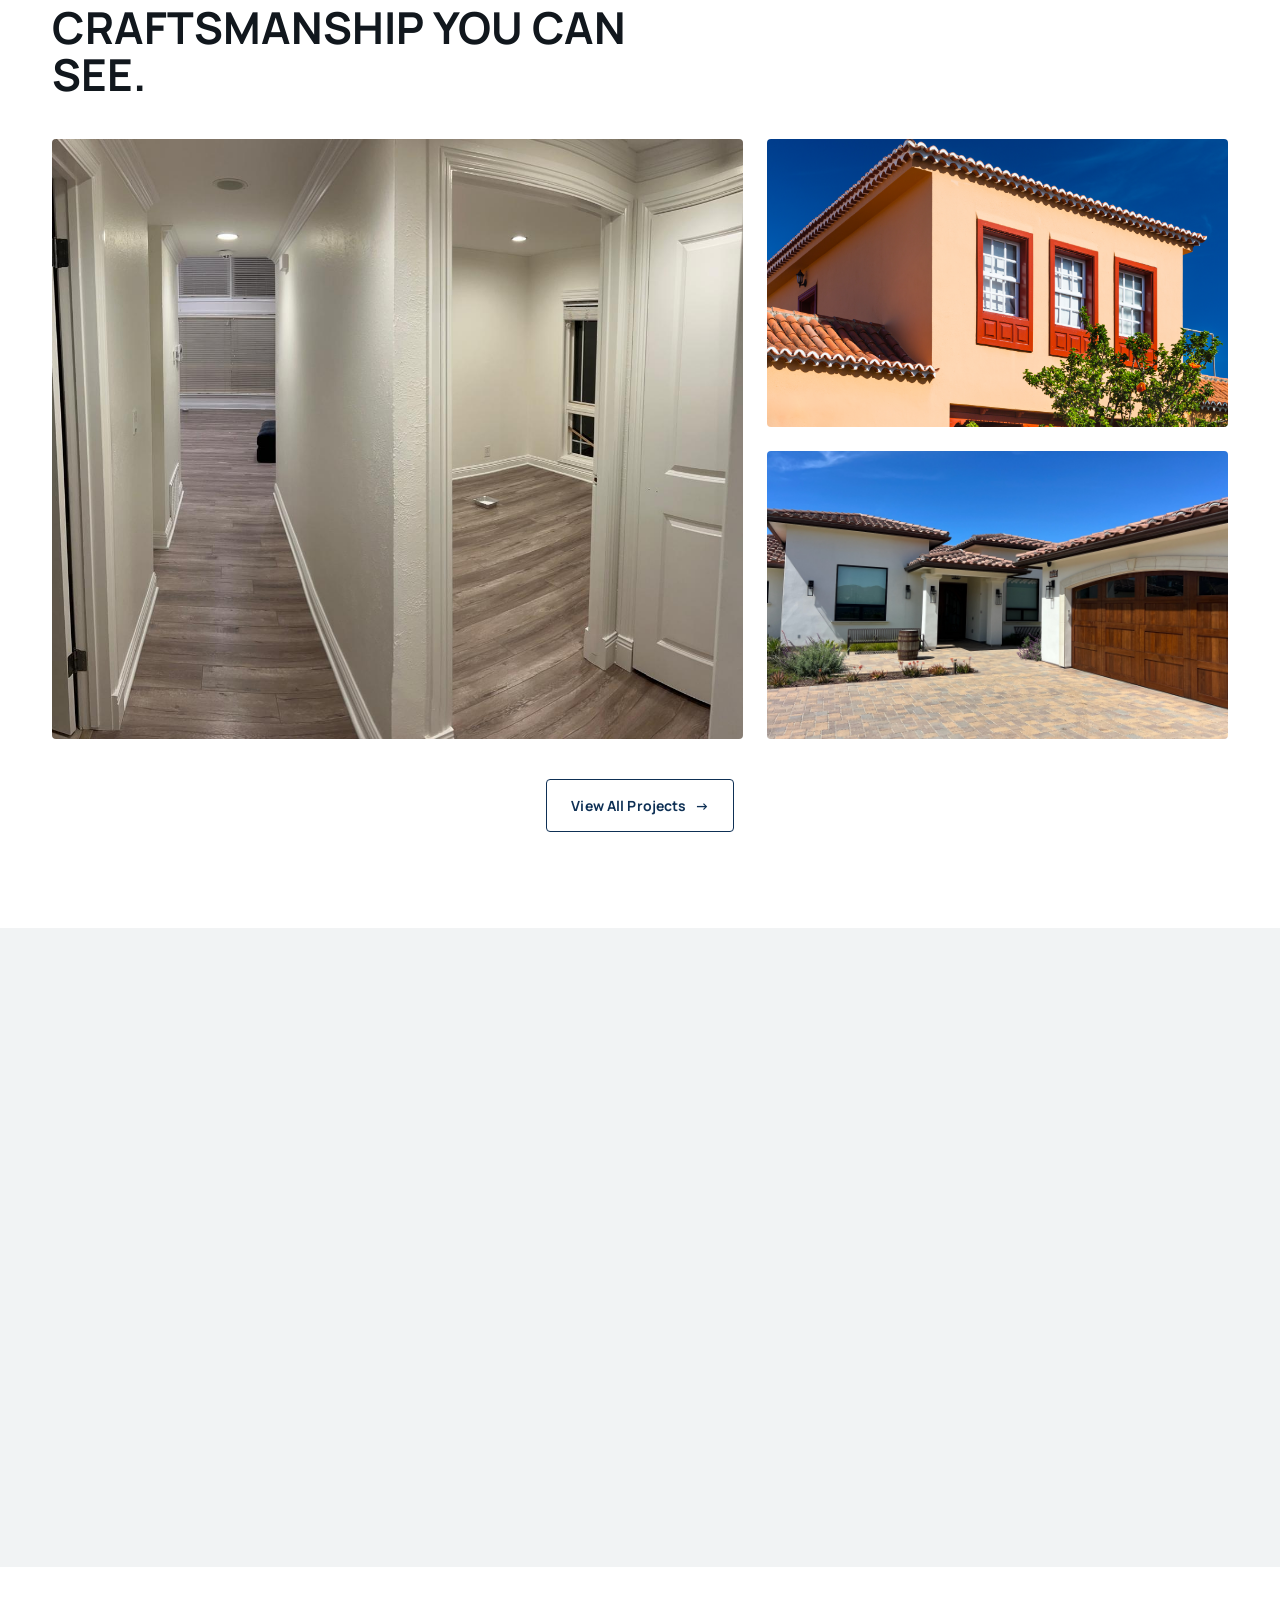
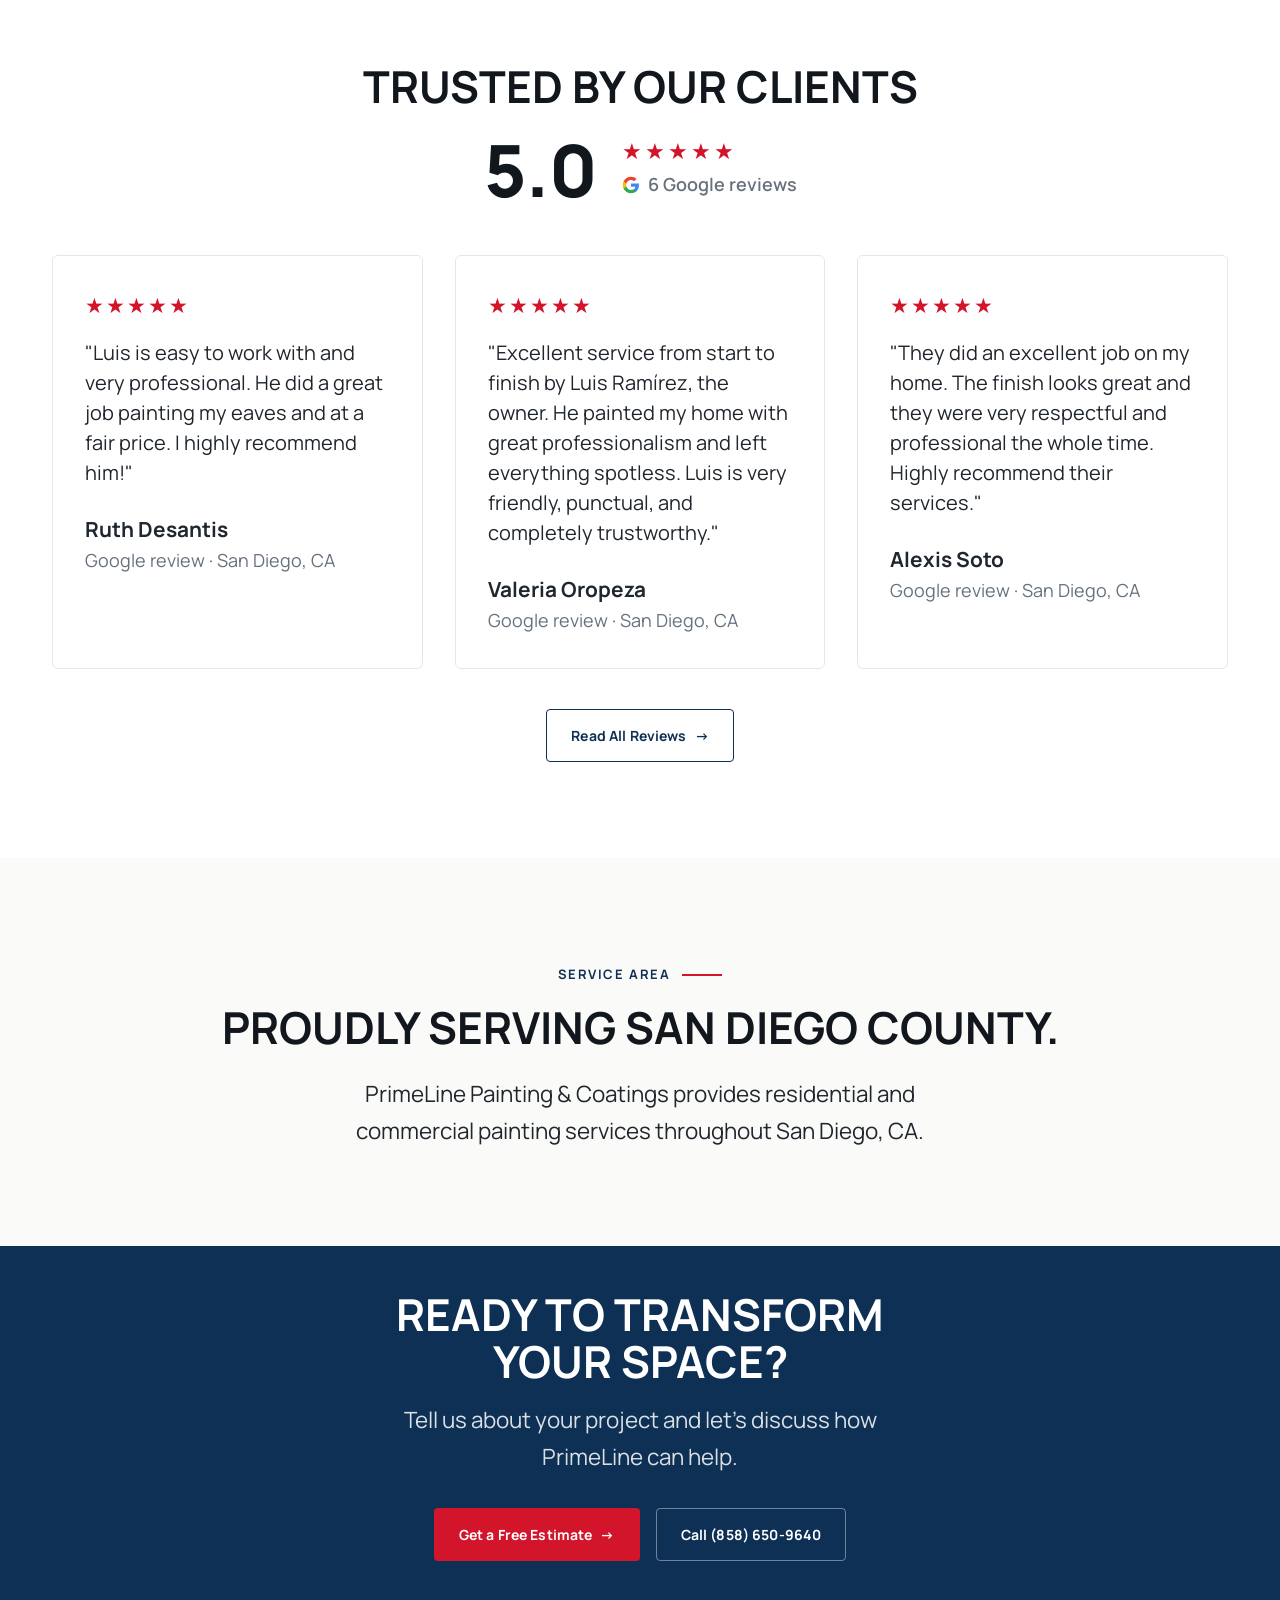
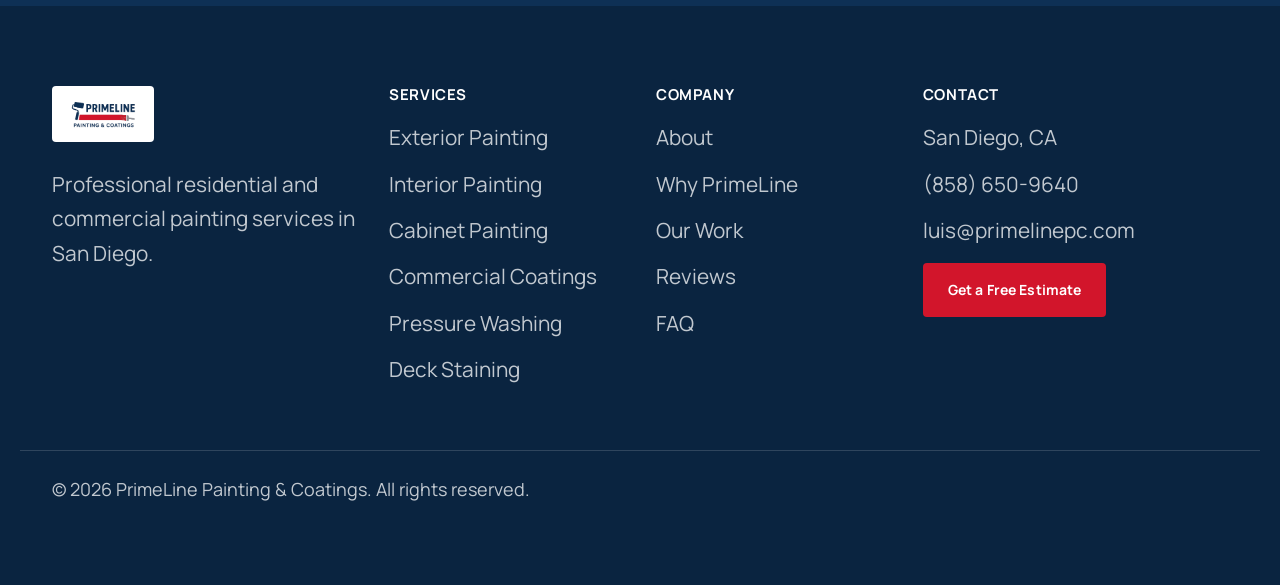
==== commit d8aa66c0: "Update hero eyebrow text to Serving San Diego County" ====
--- a/index.html
+++ b/index.html
@@ -104,7 +104,20 @@
     </a>
     <nav class="site-nav" aria-label="Primary">
       <a href="index.html" class="is-active">Home</a>
-      <a href="services.html">Services</a>
+      <div class="site-nav__item--dropdown">
+        <a href="services.html" class="site-nav__trigger">
+          Services
+          <svg viewBox="0 0 12 8" fill="none" stroke="currentColor" stroke-width="1.6" aria-hidden="true"><path d="M1 1.5 6 6.5 11 1.5"/></svg>
+        </a>
+        <div class="site-nav__dropdown">
+          <a href="services/exterior-painting.html">Exterior Painting</a>
+          <a href="services/interior-painting.html">Interior Painting</a>
+          <a href="services/cabinet-painting.html">Cabinet Painting</a>
+          <a href="services/commercial-coatings.html">Commercial Coatings</a>
+          <a href="services/pressure-washing.html">Pressure Washing</a>
+          <a href="services/deck-staining.html">Deck Staining</a>
+        </div>
+      </div>
       <a href="our-work.html">Our Work</a>
       <a href="why-primeline.html">Why PrimeLine</a>
       <a href="about.html">About</a>
@@ -123,7 +136,21 @@
 
 <div class="mobile-menu" id="mobile-menu">
   <a href="index.html">Home</a>
-  <a href="services.html">Services</a>
+  <div class="mobile-menu__item--dropdown">
+    <button class="mobile-menu__trigger" aria-expanded="false">
+      Services
+      <svg viewBox="0 0 12 8" fill="none" stroke="currentColor" stroke-width="1.6" aria-hidden="true"><path d="M1 1.5 6 6.5 11 1.5"/></svg>
+    </button>
+    <div class="mobile-menu__sublist">
+      <a href="services.html">All Services</a>
+      <a href="services/exterior-painting.html">Exterior Painting</a>
+      <a href="services/interior-painting.html">Interior Painting</a>
+      <a href="services/cabinet-painting.html">Cabinet Painting</a>
+      <a href="services/commercial-coatings.html">Commercial Coatings</a>
+      <a href="services/pressure-washing.html">Pressure Washing</a>
+      <a href="services/deck-staining.html">Deck Staining</a>
+    </div>
+  </div>
   <a href="our-work.html">Our Work</a>
   <a href="why-primeline.html">Why PrimeLine</a>
   <a href="about.html">About</a>
@@ -141,7 +168,7 @@
     <div class="hero__scrim"></div>
     <div class="container hero__grid">
       <div class="hero__content reveal">
-        <span class="eyebrow eyebrow--light">San Diego Painting &amp; Coatings</span>
+        <span class="eyebrow eyebrow--light">Serving San Diego County</span>
         <h1 class="hero__heading">PAINTING WITH PRECISION.<br>FINISHES THAT LAST.</h1>
         <p class="body-lg hero__subcopy">Professional residential and commercial painting services throughout San Diego County.</p>
         <div class="hero__actions">
--- a/css/components.css
+++ b/css/components.css
@@ -217,6 +217,69 @@
 }
 .site-nav a:hover, .site-nav a.is-active { color: var(--pl-red); }
 
+/* Services dropdown (desktop) */
+.site-nav__item--dropdown {
+  position: relative;
+  display: inline-flex;
+  align-items: center;
+}
+/* Invisible bridge over the gap between trigger and panel, so the cursor
+   never leaves a hovered element while moving down into the dropdown. */
+.site-nav__item--dropdown::before {
+  content: '';
+  position: absolute;
+  left: 50%;
+  top: 100%;
+  transform: translateX(-50%);
+  width: 220px;
+  height: 20px;
+}
+.site-nav__trigger {
+  display: inline-flex;
+  align-items: center;
+  gap: 6px;
+}
+.site-nav__trigger svg {
+  width: 12px;
+  height: 12px;
+  transition: transform var(--transition-default);
+}
+.site-nav__item--dropdown:hover .site-nav__trigger svg,
+.site-nav__item--dropdown:focus-within .site-nav__trigger svg {
+  transform: rotate(180deg);
+}
+.site-nav__dropdown {
+  position: absolute;
+  top: calc(100% + 20px);
+  left: 50%;
+  transform: translateX(-50%) translateY(-8px);
+  min-width: 220px;
+  background: var(--pl-white);
+  border: var(--border-default);
+  border-radius: var(--radius-md);
+  box-shadow: var(--shadow-default);
+  padding: var(--sp-8);
+  opacity: 0;
+  visibility: hidden;
+  pointer-events: none;
+  transition: opacity var(--transition-default), transform var(--transition-default), visibility var(--transition-default);
+}
+.site-nav__item--dropdown:hover .site-nav__dropdown,
+.site-nav__item--dropdown:focus-within .site-nav__dropdown {
+  opacity: 1;
+  visibility: visible;
+  pointer-events: auto;
+  transform: translateX(-50%) translateY(0);
+}
+.site-nav__dropdown a {
+  display: block;
+  padding: var(--sp-8) var(--sp-12);
+  border-radius: var(--radius-sm);
+  font-size: 14px;
+  white-space: nowrap;
+}
+.site-nav__dropdown a:hover { background: var(--pl-gray-50); }
+
 .site-header__actions {
   display: flex;
   align-items: center;
@@ -254,6 +317,46 @@
   font-size: 1.25rem;
   font-weight: 700;
   color: var(--pl-navy);
+}
+
+/* Services accordion (mobile) */
+.mobile-menu__item--dropdown {
+  display: flex;
+  flex-direction: column;
+  gap: var(--sp-24);
+}
+.mobile-menu__trigger {
+  display: flex;
+  align-items: center;
+  justify-content: space-between;
+  width: 100%;
+  background: none;
+  border: none;
+  padding: 0;
+  font-family: inherit;
+  font-size: 1.25rem;
+  font-weight: 700;
+  color: var(--pl-navy);
+}
+.mobile-menu__trigger svg {
+  width: 16px;
+  height: 16px;
+  transition: transform var(--transition-default);
+}
+.mobile-menu__trigger[aria-expanded="true"] svg { transform: rotate(180deg); }
+.mobile-menu__sublist {
+  display: flex;
+  flex-direction: column;
+  gap: var(--sp-20);
+  padding-left: var(--sp-16);
+  max-height: 0;
+  overflow: hidden;
+  transition: max-height var(--transition-slow);
+}
+.mobile-menu__sublist a {
+  font-size: 1.0625rem;
+  font-weight: 600;
+  color: var(--pl-slate);
 }
 
 /* ---------- MOBILE BOTTOM CTA BAR ---------- */
